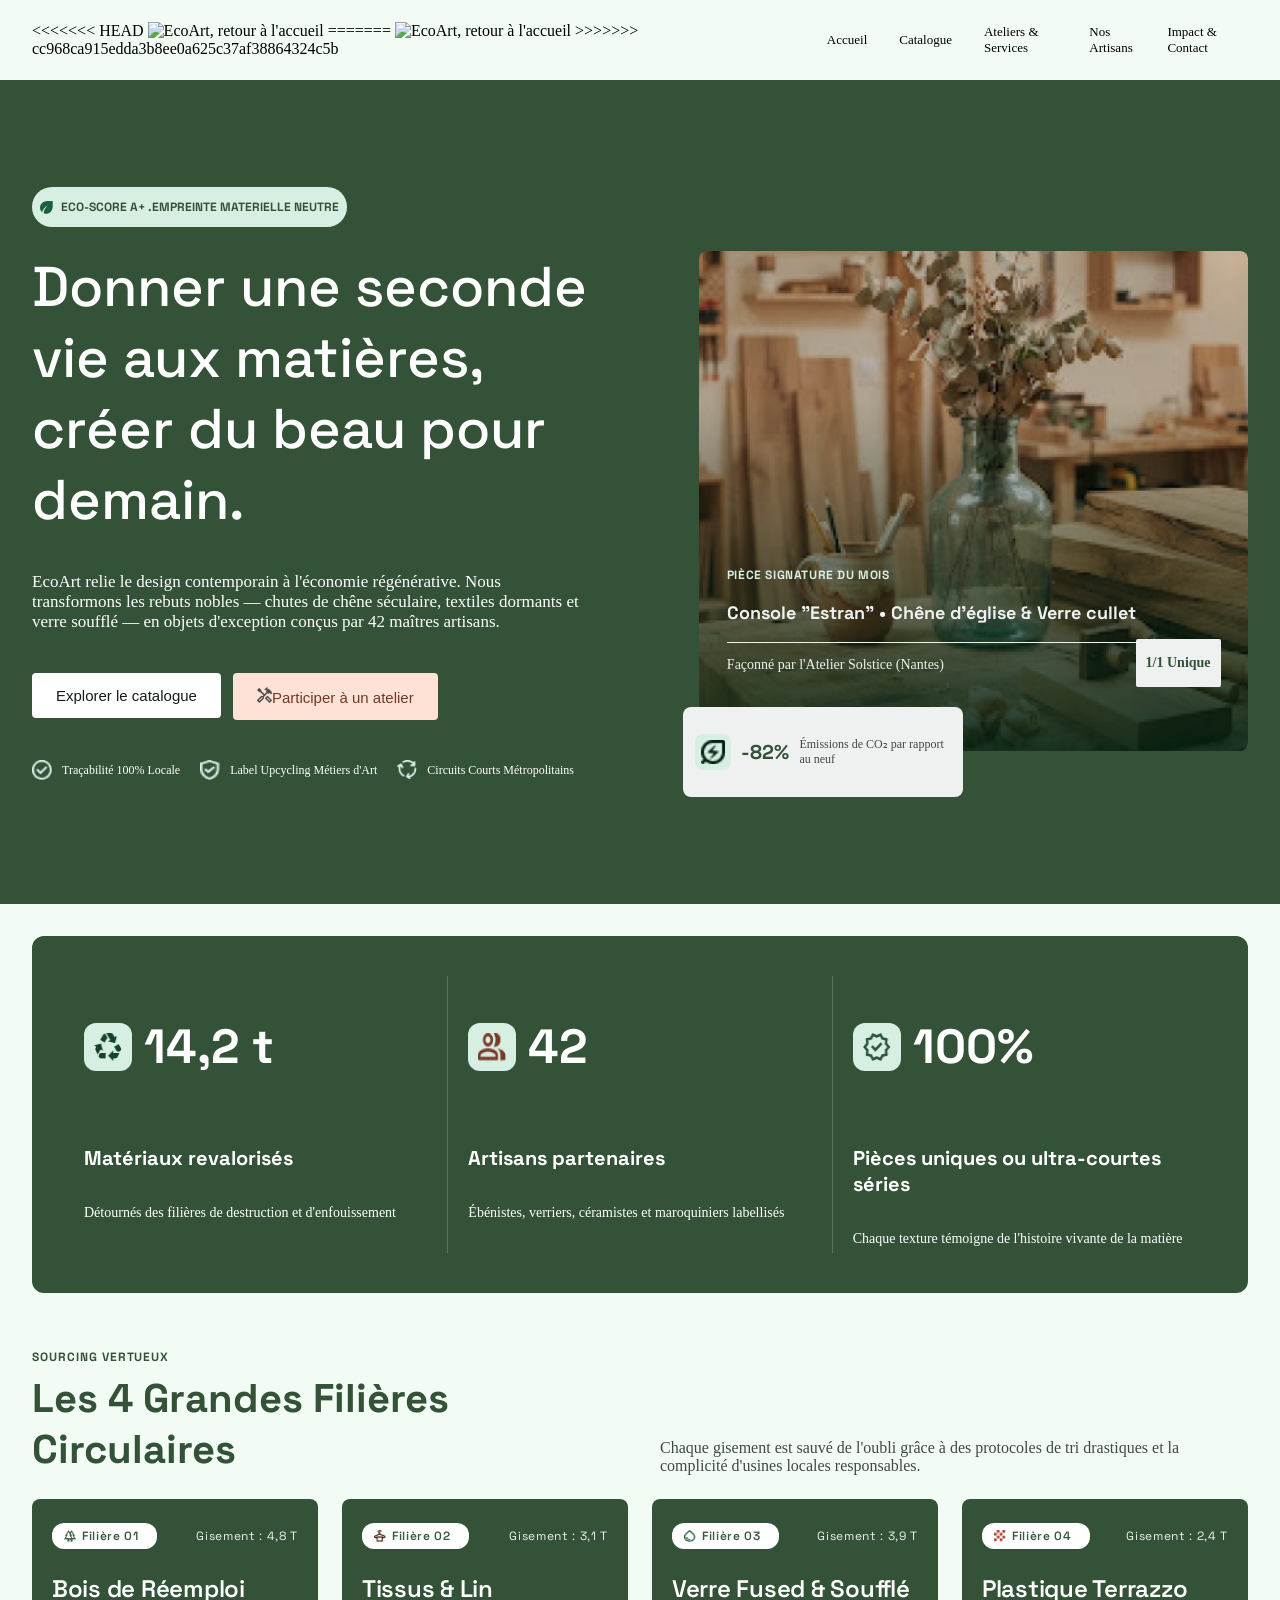
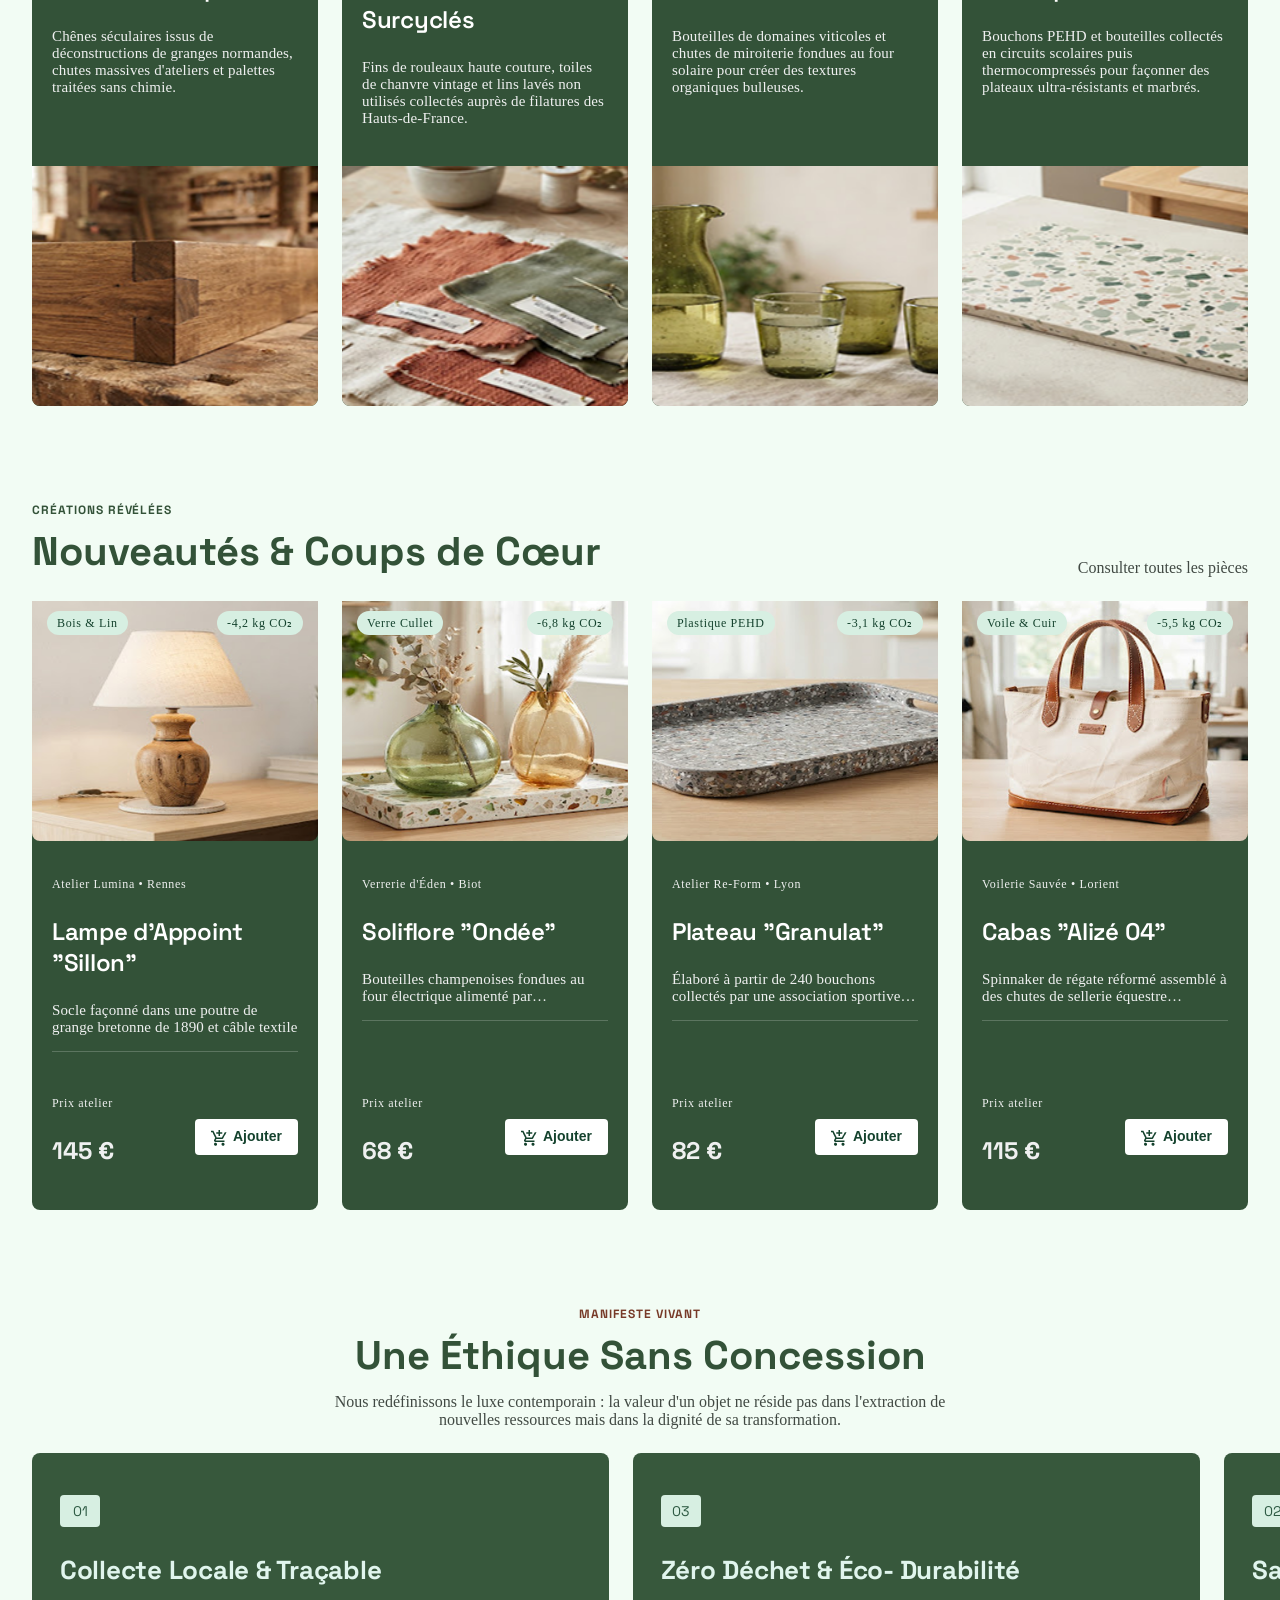
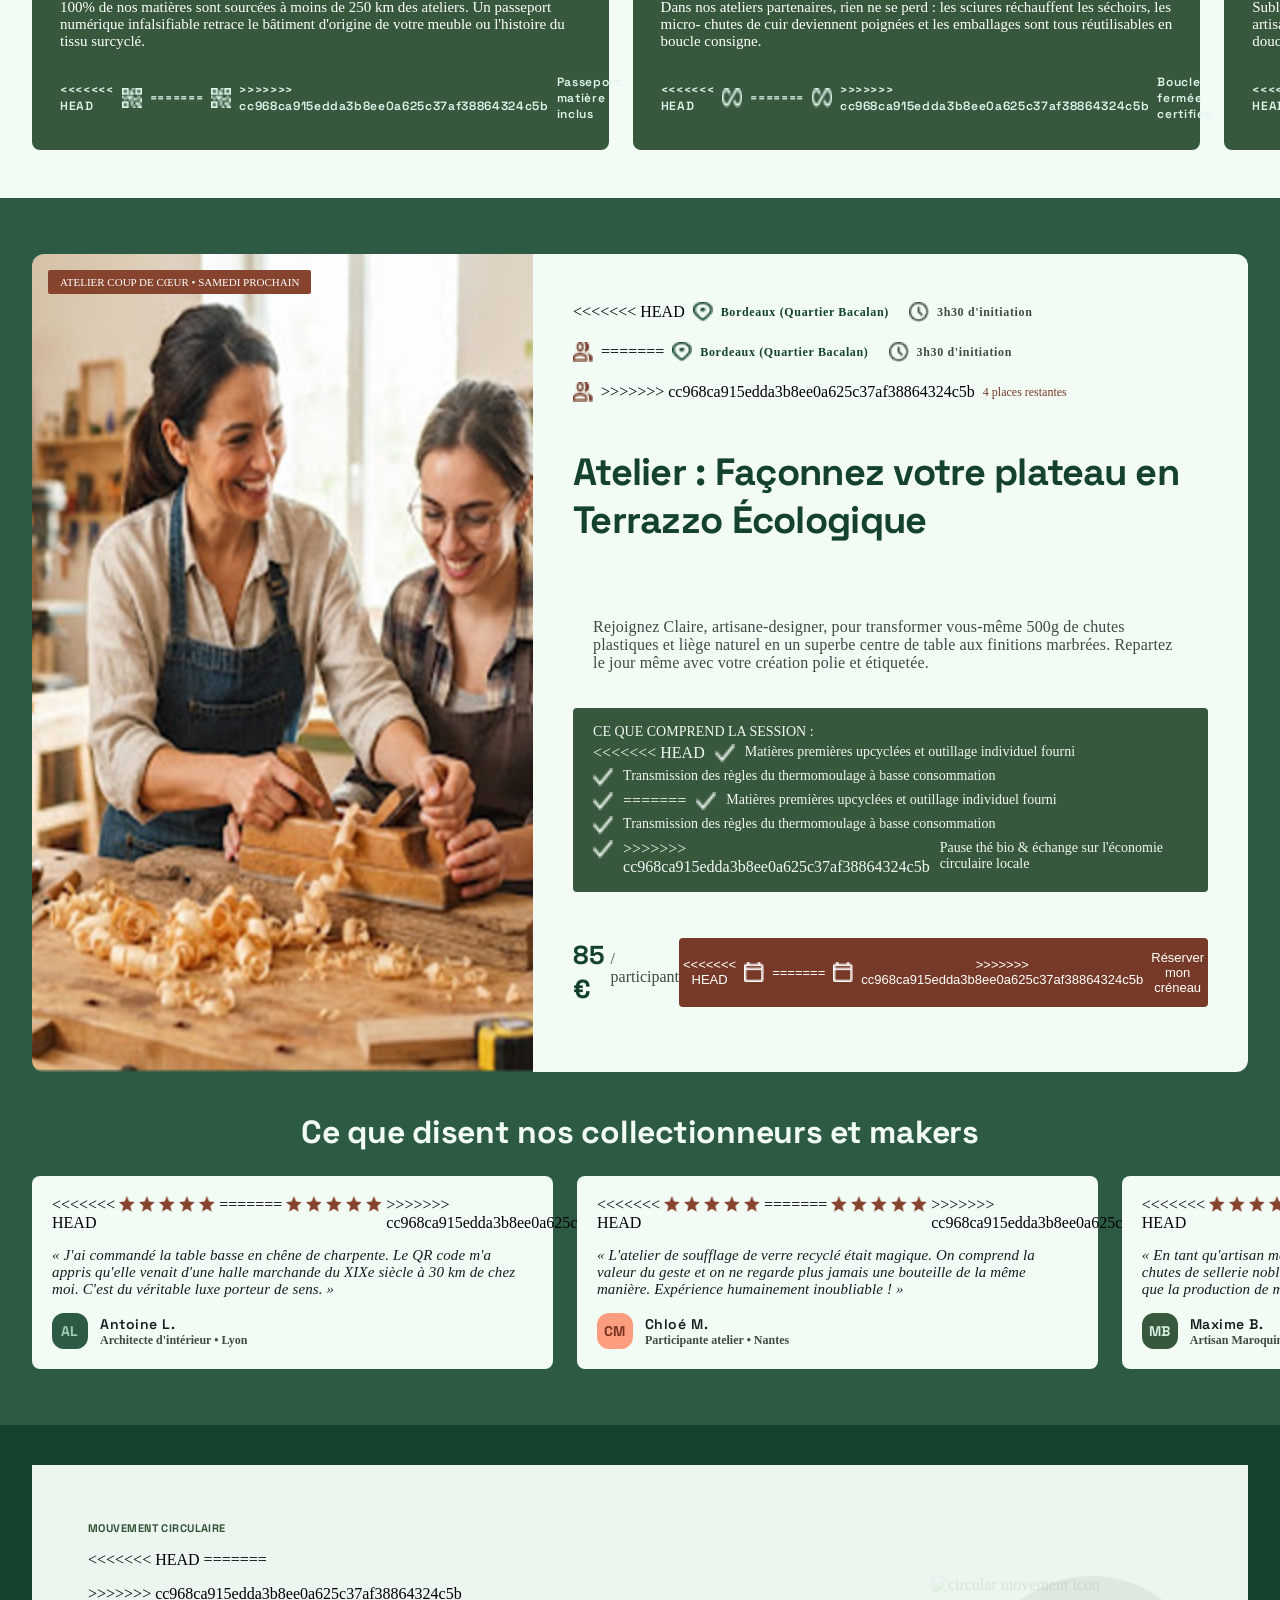
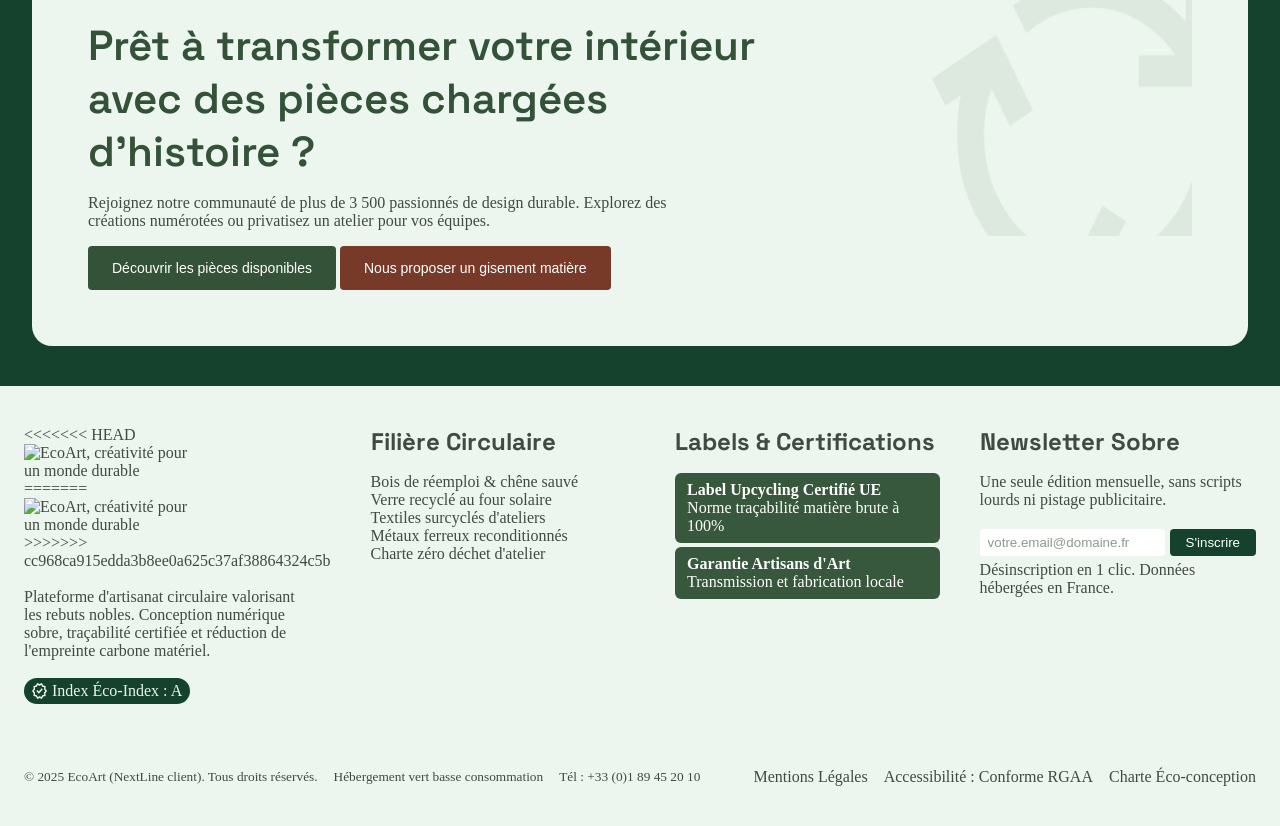
==== index.html @ 0f4c8a7c "Fix: img naming and adding alts" ====
<!DOCTYPE html>
<html lang="fr">
<head>
    <meta charset="UTF-8">
    <meta name="viewport" content="width=device-width, initial-scale=1.0">
    <title>EcoArt</title>
    <link rel="stylesheet" href="css/variables.css">
    <link rel="stylesheet" href="css/styles.css">
    <link rel="stylesheet" href="css/responsive.css">
    <link rel="preconnect" href="https://fonts.googleapis.com">
<link rel="preconnect" href="https://fonts.gstatic.com" crossorigin>
<link href="https://fonts.googleapis.com/css2?family=Space+Grotesk:wght@300..700&display=swap" rel="stylesheet">
<link rel="preconnect" href="https://fonts.googleapis.com">
<link rel="preconnect" href="https://fonts.gstatic.com" crossorigin>
<link href="https://fonts.googleapis.com/css2?family=Atkinson+Hyperlegible+Next:ital,wght@0,200..800;1,200..800&family=Space+Grotesk:wght@300..700&display=swap" rel="stylesheet">
</head>
<body>
    <header class="header">
        <nav class="nav" >
            <a href="index.html" class="logo">
<<<<<<< HEAD
                <img src="./assets/images/LogoEcoArt.png" alt="EcoArt, retour à l'accueil">
=======
                <img src="./assets/images/Logo EcoArt.png" alt="EcoArt, retour à l'accueil">
>>>>>>> cc968ca915edda3b8ee0a625c37af38864324c5b
            </a>

            <input type="checkbox" id="toggle" class="toggle" >
            <label for="toggle" class="burger" >
                <span class="bar"></span>
                <span class="bar"></span>
                <span class="bar"></span>
            </label>

            <ul class="items">
                <li><a class="item" href="index.html">Accueil</a></li>
                <li><a class="item" href="produits.html">Catalogue</a></li>
                <li><a class="item" href="services.html">Ateliers &amp; Services</a></li>
                <li><a class="item" href="artisans.html">Nos Artisans</a></li>
                <li><a class="item" href="contact.html">Impact &amp; Contact</a></li>
            </ul>
        </nav>
        <section class="header-section">
        <div class="div-eco"><img src="./assets/icons/war9a.png"><p>ECO-SCORE A+ .EMPREINTE MATERIELLE NEUTRE</p></div>
        <h1>Donner une seconde vie aux matières, créer du beau pour demain.</h1>
        <div class="header-img">
            <div class="header-conteneur">
                <img class="img-header" src="./assets/images/headerimg.png" alt="">
                <div class="div-h23"> 
                    <h2 class="h2-head">PIÈCE SIGNATURE DU MOIS</h2>
                    <h3 class="h3-head">Console "Estran" • Chêne d'église & Verre
                    cullet</h3>
                    <hr id="line-span">
                    <p>Façonné par l'Atelier Solstice (Nantes)</p>
                    <div class="unique">
                        <p>1/1 Unique</p>
                    </div>
                </div>
    
            </div>
            <div class="div-card-head">
                <img class="icon-fleur" alt="icon" src="./assets/icons/war9akhawya.png">
                <p class="phead">-82%</p>
                <p id="p-head">Émissions de CO₂ par
                rapport au neuf</p>
            </div>
        </div>
        <div >
            <p class="para-head">EcoArt relie le design contemporain à l'économie régénérative. Nous transformons les rebuts nobles — chutes de chêne séculaire, textiles dormants et verre soufflé — en objets d'exception conçus par 42 maîtres artisans.</p>
            
        </div>
        <section class="container-button">
            <div class="button-head">
            <button class="explorer" type="button" onclick="location.href='produits.html'">Explorer le catalogue</button>
            </div>
            <div class="button-head">
                <button class="participer" type="button" onclick="location.href='services.html'"><img src="./assets/icons/cle.png" alt="">Participer à un atelier</button>
            </div>
        </section>
        <div class="paragraphs-head">
            <div>
                <img src="./assets/icons/verified.png" alt="icon"><p>Traçabilité 100% Locale</p>
            </div>
            <div>
                <img src="./assets/icons/verifie.png" alt="icon"><p>Label Upcycling Métiers d'Art</p>
            </div>
            <div>
                <img src="./assets/icons/recicle.png" alt="icon"><p>Circuits Courts Métropolitains</p>
            </div>
        </div>
    </section>
    <section class="card-info-section">
        <div class="card-info">
            <div>
                <img src="./assets/icons/reciclage.png" alt="icon">
                <p class="number">14,2 t</p>
            </div>
            
            <p class="text1">Matériaux revalorisés</p>
            <p class="text2">Détournés des filières de destruction et d'enfouissement</p>
        </div>
        <hr class="separation">
        <div class="card-info">
            <div>
                <img src="./assets/icons/contact.png" alt="icon">
                <p class="number">42</p>
            </div>
            <p  class="text1">Artisans partenaires</p>
            <p class="text2">Ébénistes, verriers, céramistes et maroquiniers labellisés</p>
        </div>
        <hr class="separation">
        <div class="card-info">
            <div>
                <img src="./assets/icons/check.png" alt="icon">
                <p class="number">100%</p>
            </div>
            <p  class="text1">Pièces uniques ou ultra-courtes séries</p>
            <p class="text2">Chaque texture témoigne de l'histoire vivante de la matière</p>
        </div>
    </section>
    </header>
    <article>
        <div class="article-head">
            <h3 class="article-h">SOURCING VERTUEUX</h3>
            <h2 class="article-titre">Les 4 Grandes Filières Circulaires</h2>
            <p class="article-p">Chaque gisement est sauvé de l'oubli grâce à des protocoles de tri drastiques et la complicité d'usines locales responsables.</p>
        </div>
        <div class="cards-container">
            <div class="card1">
                <div class="card1-texte">
                    <div id="card1-texte-head">
                        <div class="card1-texte-head">
                            <img class="icon-card" src="./assets/icons/rajaaicon1.png" alt="icon">
                            <p class="filiere">Filière 01</p>
                        </div>
                        <p class="gisement">Gisement : 4,8 T</p>
                    </div>
                    <h3 class="h3-texte-card">Bois de Réemploi</h3>
                    <p class="para-card">Chênes séculaires issus de
                    déconstructions de granges
                    normandes, chutes massives d'ateliers
                    et palettes traitées sans chimie.</p>
                </div>
                <img class="card-image" src="./assets/images/rajaa1.png" alt="">
            </div>
            <div class="card1">
                <div class="card1-texte">
                    <div id="card1-texte-head">
                        <div class="card1-texte-head">
                            <img class="icon-card" src="./assets/icons/rajaaicon2.png" alt="icon">
                            <p class="filiere">Filière 02</p>
                        </div>
                        <p class="gisement">Gisement : 3,1 T</p>
                    </div>
                    <h3 class="h3-texte-card">Tissus & Lin
Surcyclés</h3>
                    <p class="para-card">Fins de rouleaux haute couture, toiles
de chanvre vintage et lins lavés non
utilisés collectés auprès de filatures
des Hauts-de-France.</p>
                </div>
                <img class="card-image" src="./assets/images/rajaa2.png" alt="">
            </div>
            <div class="card1">
                <div class="card1-texte">
                    <div id="card1-texte-head">
                        <div class="card1-texte-head">
                            <img class="icon-card" src="./assets/icons/rajaaicon3.png" alt="icon">
                            <p class="filiere">Filière 03</p>
                        </div>
                        <p class="gisement">Gisement : 3,9 T</p>
                    </div>
                    <h3 class="h3-texte-card">Verre Fused & Soufflé</h3>
                    <p class="para-card">Bouteilles de domaines viticoles et
chutes de miroiterie fondues au four
solaire pour créer des textures
organiques bulleuses.</p>
                </div>
                <img class="card-image" src="./assets/images/rajaa3.png" alt="">
            </div>
            <div class="card1">
                <div class="card1-texte">
                    <div id="card1-texte-head">
                        <div class="card1-texte-head">
                            <img class="icon-card" src="./assets/icons/rajaaicon4.png" alt="icon">
                            <p class="filiere">Filière 04</p>
                        </div>
                        <p class="gisement">Gisement : 2,4 T</p>
                    </div>
                    <h3 class="h3-texte-card">Plastique Terrazzo</h3>
                    <p class="para-card">Bouchons PEHD et bouteilles
collectés en circuits scolaires puis
thermocompressés pour façonner des
plateaux ultra-résistants et marbrés.</p>
                </div>
                <img class="card-image" src="./assets/images/rajaa4.png" alt="">
            </div>
        </div>
    </article>

    <article>
        <div class="article-head">
            <h3 class="article-h">CRÉATIONS RÉVÉLÉES</h3>
            <h2 class="article-titre">Nouveautés &
 Coups de Cœur</h2>
            <p class="article-p"><a href="produits.html">Consulter toutes les pièces</a></p>
        </div>
        <div class="cards-container">
            <div class="card1">
                <div>
                    <div class="bois-container">
                        <div class="bois  bois1">
                        <p>Bois & Lin</p>
                        </div>
                        <div class="bois bois2">
                            <p>-4,2 kg CO₂</p>
                        </div>
                    </div>
                    <img class="card-image second-cards" src="./assets/images/rajaa5.png" alt="">
                </div>
                <div class="card1-texte">
                    <p class="second-cards-text">Atelier Lumina • Rennes</p>
                    <h3 class="h3-texte-card">Lampe d'Appoint "Sillon"</h3>
                    <p class="para-card">Socle façonné dans une poutre de
grange bretonne de 1890 et câble textile</p>
                        <hr class="price-line-card">
                </div>
                <div class="price-card">
                    <div class="price-somme">
                        <p class="price-prix">Prix atelier</p>
                        <p class="taman">145 €</p>
                    </div>
                    <button class="button-price-card" onclick="location.href='produits.html'">
                        <img alt="icon" src="./assets/icons/second1.png">Ajouter
                    </button>
                </div>
            </div>
            <div class="card1">
                <div>
                    <div class="bois-container">
                        <div class="bois  bois1">
                        <p>Verre Cullet</p>
                        </div>
                        <div class="bois bois2">
                            <p>-6,8 kg CO₂</p>
                        </div>
                    </div>
                    <img class="card-image second-cards" src="./assets/images/rajaa6.png" alt="">
                </div>
                <div class="card1-texte">
                    <p class="second-cards-text">Verrerie d'Éden • Biot</p>
                    <h3 class="h3-texte-card">Soliflore "Ondée"</h3>
                    <p class="para-card">Bouteilles champenoises fondues au
four électrique alimenté par…</p>
                        <hr class="price-line-card">
                </div>
                <div class="price-card">
                    <div class="price-somme">
                        <p class="price-prix">Prix atelier</p>
                        <p class="taman">68 €</p>
                    </div>
                    <button class="button-price-card" onclick="location.href='produits.html'">
                        <img alt="icon" src="./assets/icons/second1.png">Ajouter
                    </button>
                </div>
            </div>
            <div class="card1">
                <div>
                    <div class="bois-container">
                        <div class="bois  bois1">
                        <p>Plastique PEHD</p>
                        </div>
                        <div class="bois bois2">
                            <p>-3,1 kg CO₂</p>
                        </div>
                    </div>
                    <img class="card-image second-cards" src="./assets/images/rajaa7.png" alt="">
                </div>
                <div class="card1-texte">
                    <p class="second-cards-text">Atelier Re-Form • Lyon</p>
                    <h3 class="h3-texte-card">Plateau "Granulat"</h3>
                    <p class="para-card">Élaboré à partir de 240 bouchons
collectés par une association sportive…</p>
                        <hr class="price-line-card">
                </div>
                <div class="price-card">
                    <div class="price-somme">
                        <p class="price-prix">Prix atelier</p>
                        <p class="taman">82 €</p>
                    </div>
                    <button class="button-price-card" onclick="location.href='produits.html'">
                        <img alt="icon" src="./assets/icons/second1.png">Ajouter
                    </button>
                </div>
            </div>
            <div class="card1">
                <div>
                    <div class="bois-container">
                        <div class="bois  bois1">
                        <p>Voile & Cuir</p>
                        </div>
                        <div class="bois bois2">
                            <p>-5,5 kg CO₂</p>
                        </div>
                    </div>
                    <img class="card-image second-cards" src="./assets/images/sac.png" alt="">
                </div>
                <div class="card1-texte">
                    <p class="second-cards-text">Voilerie Sauvée • Lorient</p>
                    <h3 class="h3-texte-card">Cabas "Alizé 04"</h3>
                    <p class="para-card">Spinnaker de régate réformé assemblé à
des chutes de sellerie équestre…</p>
                        <hr class="price-line-card">
                </div>
                <div class="price-card">
                    <div class="price-somme">
                        <p class="price-prix">Prix atelier</p>
                        <p class="taman">115 €</p>
                    </div>
                    <button class="button-price-card" onclick="location.href='produits.html'">
                        <img alt="icon" src="./assets/icons/second1.png">Ajouter
                    </button>
                </div>
            </div>
        </div>
    </article>
    <section>
        <div class="article-head">
            <h3 class="article-h">MANIFESTE VIVANT</h3>
            <h2 class="article-titre">Une Éthique 
Sans Concession</h2>
            <p class="article-p">Nous redéfinissons le luxe contemporain :
 la valeur d'un objet ne réside pas dans l'extraction
de nouvelles ressources mais dans la
dignité de sa transformation.</p>
        </div>
        <article class="article-cards-second">
            <div class="card-second">
                <div class="text-card-second">
                    <div class="second-nombre-cont">
                        <p class="second-card-nombre">01</p>
                    </div>
                    <p class="second-card-title">Collecte Locale & Traçable</p>
                    <p class="second-card-paragra">100% de nos matières sont sourcées à moins
de 250 km des ateliers. Un passeport
numérique infalsifiable retrace le bâtiment
d'origine de votre meuble ou l'histoire du tissu surcyclé.</p>
                </div>
                <div class="foot-card-second">
<<<<<<< HEAD
                    <img src="./assets/icons/passport.png" alt="Qr code icon">
=======
                    <img src="./assets/icons/passport.png" alt="icon">
>>>>>>> cc968ca915edda3b8ee0a625c37af38864324c5b
                    <p>Passeport matière inclus</p>
                </div>
            </div>
            <div class="card-second">
                <div class="text-card-second">
                    <div class="second-nombre-cont">
                        <p class="second-card-nombre">03</p>
                    </div>
                    <p class="second-card-title">Zéro Déchet & Éco-
Durabilité</p>
                    <p class="second-card-paragra">Dans nos ateliers partenaires, rien ne se perd :
les sciures réchauffent les séchoirs, les micro-
chutes de cuir deviennent poignées et les
emballages sont tous réutilisables en boucle
consigne.</p>
                </div>
                <div class="foot-card-second">
<<<<<<< HEAD
                    <img src="./assets/icons/infini.png" alt="infinite loop icon">
=======
                    <img src="./assets/icons/infini.png" alt="icon">
>>>>>>> cc968ca915edda3b8ee0a625c37af38864324c5b
                    <p>Boucle fermée certifiée</p>
                </div>
            </div>
            <div class="card-second">
                <div class="text-card-second">
                    <div class="second-nombre-cont">
                        <p class="second-card-nombre">02</p>
                    </div>
                    <p class="second-card-title">Savoir-Faire d'Exception</p>
                    <p class="second-card-paragra">Sublimer la patine du temps exige une
virtuosité technique supérieure au neuf. Nos
artisans conjuguent gestes ancestraux des
Compagnons et technologies de découpe
douce.</p>
                </div>
                <div class="foot-card-second">
<<<<<<< HEAD
                    <img src="./assets/icons/njma.png" alt="members of arts and crafts icon">
=======
                    <img src="./assets/icons/njma.png" alt="icon">
>>>>>>> cc968ca915edda3b8ee0a625c37af38864324c5b
                    <p>Membres Métiers d'Art</p>
                </div>
            </div>
        </article>
    </section>
    <section class="atelier-cont">
        <div class="img-atelier">
            <img class="atelier-image-img" src="./assets/images/rajaa9.png" alt="">
            <p class="img-para-atelier">ATELIER COUP DE CŒUR • SAMEDI PROCHAIN</p>
        </div>
        <div class="text-atelier-div">
            <div class="text-atelier1">
                <div class="p1-at-div">
<<<<<<< HEAD
                    <img src="./assets/icons/place.png" alt="location icon">
                    <p class="p1-at">Bordeaux (Quartier Bacalan)</p>
                </div>
                <div class="p1-at-div">
                    <img src="./assets/icons/time.png" alt="clock icon">
                    <p class="p2-at">3h30 d'initiation</p>
                </div>
                <div class="p1-at-div">
                    <img src="./assets/icons/person.png" alt="person icon">
=======
                    <img src="./assets/icons/place.png" alt="icon">
                    <p class="p1-at">Bordeaux (Quartier Bacalan)</p>
                </div>
                <div class="p1-at-div">
                    <img src="./assets/icons/time.png" alt="icon">
                    <p class="p2-at">3h30 d'initiation</p>
                </div>
                <div class="p1-at-div">
                    <img src="./assets/icons/person.png" alt="icon">
>>>>>>> cc968ca915edda3b8ee0a625c37af38864324c5b
                    <p class="p3-at">4 places restantes</p>
                </div>
            </div>
            <div class="text-atelier2">
                <p>Atelier : Façonnez votre 
plateau en Terrazzo 
Écologique</p>
            </div>
            <div class="text-atelier3">
                <p>Rejoignez Claire, artisane-designer, pour transformer vous-même 500g de
chutes plastiques et liège naturel en un superbe centre de table aux
finitions marbrées. Repartez le jour même avec votre création polie et
étiquetée.</p>
            </div>
            <div class="text-atelier4">
                <p>CE QUE COMPREND LA SESSION :</p>
                <div>
<<<<<<< HEAD
                    <img src="./assets/icons/Container.png" alt="check icon">
                    <p>Matières premières upcyclées et outillage individuel fourni</p>
                </div>
                <div>
                    <img src="./assets/icons/Container.png" alt="check icon">
                    <p>Transmission des règles du thermomoulage à basse consommation</p>
                </div>
                <div>
                    <img src="./assets/icons/Container.png" alt="check icon">
=======
                    <img src="./assets/icons/Container.png" alt="">
                    <p>Matières premières upcyclées et outillage individuel fourni</p>
                </div>
                <div>
                    <img src="./assets/icons/Container.png" alt="">
                    <p>Transmission des règles du thermomoulage à basse consommation</p>
                </div>
                <div>
                    <img src="./assets/icons/Container.png" alt="">
>>>>>>> cc968ca915edda3b8ee0a625c37af38864324c5b
                    <p>Pause thé bio & échange sur l'économie circulaire locale</p>
                </div>
            </div>
            <div class="text-atelier5">
                <div class="at5-division">
                    <p class="at5-division-p">85 €</p>
                    <p class="at5-division-p2">/ participant</p>
                </div>
                <button type="button" onclick="location.href='services.html'">
<<<<<<< HEAD
                    <img src="./assets/icons/reserv.png" alt="reservation icon">
=======
                    <img src="./assets/icons/reserv.png" alt="icon">
>>>>>>> cc968ca915edda3b8ee0a625c37af38864324c5b
                    <p>Réserver mon créneau</p>
                </button>
            </div>
        </div>
    </section>
    <section id="makers">
        <p class="makers">
            Ce que disent nos
collectionneurs et makers
        </p>
        <div class="cards-makers">
            <div class="card-make">
                <div class="etoile-div">
<<<<<<< HEAD
                    <img src="./assets/icons/najm.png" alt="star icon">
                    <img src="./assets/icons/najm.png" alt="star icon">
                    <img src="./assets/icons/najm.png" alt="star icon">
                    <img src="./assets/icons/najm.png" alt="star icon">
                    <img src="./assets/icons/najm.png" alt="star icon">
=======
                    <img src="./assets/icons/najm.png" alt="icon">
                    <img src="./assets/icons/najm.png" alt="icon">
                    <img src="./assets/icons/najm.png" alt="icon">
                    <img src="./assets/icons/najm.png" alt="icon">
                    <img src="./assets/icons/najm.png" alt="icon">
>>>>>>> cc968ca915edda3b8ee0a625c37af38864324c5b
                </div>
                <p class="etoile-para">
                    « J'ai commandé la table basse en chêne de
charpente. Le QR code m'a appris qu'elle venait d'une
halle marchande du XIXe siècle à 30 km de chez moi.
C'est du véritable luxe porteur de sens. »
                </p>
                <div class="etoile-foot">
                    <p class="al">AL</p>
                    <div class="antoine">
                        <p class="ant-p1">Antoine L.</p>
                        <p class="ant-p2">Architecte d'intérieur • Lyon</p>
                    </div>
                </div>
            </div>
            <div class="card-make">
                <div class="etoile-div">
<<<<<<< HEAD
                    <img src="./assets/icons/najm.png" alt="star icon">
                    <img src="./assets/icons/najm.png" alt="star icon">
                    <img src="./assets/icons/najm.png" alt="star icon">
                    <img src="./assets/icons/najm.png" alt="star icon">
                    <img src="./assets/icons/najm.png" alt="star icon">
=======
                    <img src="./assets/icons/najm.png" alt="icon">
                    <img src="./assets/icons/najm.png" alt="icon">
                    <img src="./assets/icons/najm.png" alt="icon">
                    <img src="./assets/icons/najm.png" alt="icon">
                    <img src="./assets/icons/najm.png" alt="icon">
>>>>>>> cc968ca915edda3b8ee0a625c37af38864324c5b
                </div>
                <p class="etoile-para">
                    « L'atelier de soufflage de verre recyclé
était magique.
On comprend la valeur du geste et on
ne regarde plus
jamais une bouteille de la même
manière. Expérience
humainement inoubliable ! »
                </p>
                <div class="etoile-foot">
                    <p class="al al2">CM</p>
                    <div class="antoine">
                        <p class="ant-p1">Chloé M.</p>
                        <p class="ant-p2">Participante atelier • Nantes</p>
                    </div>
                </div>
            </div>
            <div class="card-make">
                <div class="etoile-div">
<<<<<<< HEAD
                    <img src="./assets/icons/najm.png" alt="star icon">
                    <img src="./assets/icons/najm.png" alt="star icon">
                    <img src="./assets/icons/najm.png" alt="star icon">
                    <img src="./assets/icons/najm.png" alt="star icon">
                    <img src="./assets/icons/najm.png" alt="star icon">
=======
                    <img src="./assets/icons/najm.png" alt="icon">
                    <img src="./assets/icons/najm.png" alt="icon">
                    <img src="./assets/icons/najm.png" alt="icon">
                    <img src="./assets/icons/najm.png" alt="icon">
                    <img src="./assets/icons/najm.png" alt="icon">
>>>>>>> cc968ca915edda3b8ee0a625c37af38864324c5b
                </div>
                <p class="etoile-para">
                    « En tant qu'artisan maroquinier,
EcoArt m'a permis
d'écouler toutes mes chutes de sellerie
noble auprès
d'un public qui apprécie l'authenticité
plutôt que la
production de masse. »
                </p>
                <div class="etoile-foot">
                    <p class="al al3">MB</p>
                    <div class="antoine">
                        <p class="ant-p1">Maxime B.</p>
                        <p class="ant-p2">Artisan Maroquinier certifié</p>
                    </div>
                </div>
            </div>
        </div>
    </section>

    <section class="cta">
<<<<<<< HEAD
        <img class="cta-deco" src="./assets/icons/Icon(14).png" alt="circular movement icon">
=======
        <img class="cta-deco" src="./assets/icons/Icon (14).png" alt="">
>>>>>>> cc968ca915edda3b8ee0a625c37af38864324c5b
        <h2 class="cta-titre">Prêt à transformer votre intérieur avec des pièces chargées d'histoire ?</h2>
        <p class="cta-para">Rejoignez notre communauté de plus de 3 500 passionnés de design durable. Explorez des créations numérotées ou privatisez un atelier pour vos équipes.</p>
        <p class="cta-label">MOUVEMENT CIRCULAIRE</p>
        <div class="buttons-cont">
            <button class="cta-btn1" type="button" onclick="location.href='produits.html'">Découvrir les pièces disponibles</button>
        <button class="cta-btn2" type="button" onclick="location.href='contact.html'">Nous proposer un gisement matière</button>
        </div>
    </section>
    <footer>
        <div class="container">
            <div class="brand">
                <a href="index.html" class="footer-logo">
<<<<<<< HEAD
                    <img src="assets/images/LogoEcoArt.png" alt="EcoArt, créativité pour un monde durable">
=======
                    <img src="assets/images/Logo EcoArt.png" alt="EcoArt, créativité pour un monde durable">
>>>>>>> cc968ca915edda3b8ee0a625c37af38864324c5b
                </a>
                <div class="index-eco">
                    <p>Plateforme d'artisanat circulaire valorisant
                        les rebuts nobles. Conception numérique
                        sobre, traçabilité certifiée et réduction de
                        l'empreinte carbone matériel.</p>
                    <div class="tag">
                        <svg width="14" height="14" viewBox="0 0 14 14" fill="none" xmlns="http://www.w3.org/2000/svg">
                            <path
                                d="M4.56252 14L3.42189 11.8667L1.2607 11.3333L1.47081 8.86667L0 7L1.47081 5.13333L1.2607 2.66667L3.42189 2.13333L4.56252 0L6.60365 0.966667L8.64478 0L9.78541 2.13333L11.9466 2.66667L11.7365 5.13333L13.2073 7L11.7365 8.86667L11.9466 11.3333L9.78541 11.8667L8.64478 14L6.60365 13.0333L4.56252 14ZM5.0728 12.3L6.60365 11.5667L8.16451 12.3L9.00498 10.7L10.6559 10.2667L10.5058 8.4L11.6164 7L10.5058 5.56667L10.6559 3.7L9.00498 3.3L8.13449 1.7L6.60365 2.43333L5.04279 1.7L4.20232 3.3L2.55141 3.7L2.70149 5.56667L1.59088 7L2.70149 8.4L2.55141 10.3L4.20232 10.7L5.0728 12.3ZM5.9733 9.36667L9.36517 5.6L8.52471 4.63333L5.9733 7.46667L4.68259 6.06667L3.84212 7L5.9733 9.36667Z"
                                fill="#ECF6EE" />
                        </svg>
                        <span class="text">Index Éco-Index : A</span>
                    </div>
                </div>
            </div>
            <div class="filiere-circulaire">
                <h2>Filière Circulaire</h2>
                <ul>
                    <li><a  href="produits.html">Bois de réemploi &amp; chêne sauvé</a></li>
                    <li><a  href="produits.html">Verre recyclé au four solaire</a></li>
                    <li><a  href="produits.html">Textiles surcyclés d'ateliers</a></li>
                    <li><a  href="produits.html">Métaux ferreux reconditionnés</a></li>
                    <li><a  href="contact.html">Charte zéro déchet d'atelier</a></li>
                </ul>
            </div>
            <div class="labels-certifications">
                <h2>Labels &amp; Certifications</h2>
                <ul class="labels">
                    <li class="label-card">
                        <a class="byad" href="contact.html">
                            <strong>Label Upcycling Certifié UE</strong>
                            <span>Norme traçabilité matière brute à 100%</span>
                        </a>
                    </li>
                    <li class="label-card">
                        <a class="byad" href="artisans.html">
                            <strong>Garantie Artisans d'Art</strong>
                            <span>Transmission et fabrication locale</span>
                        </a>
                    </li>
                </ul>
            </div>
            <div class="newsletter">
                <h2>Newsletter Sobre</h2>
                <p>Une seule édition mensuelle, sans scripts
                    lourds ni pistage publicitaire.</p>
                <form action="#">
                    <input type="email" id="email" name="email" placeholder="votre.email@domaine.fr"
                        aria-label="Votre adresse e-mail" required>
                    <button type="submit" class="btn">S'inscrire</button>
                </form>
                <p class="newsletter-note">Désinscription en 1 clic. Données hébergées
                    en France.</p>
            </div>
            <div class="credits">
                <div class="credits-info">
                    <small>© 2025 EcoArt (NextLine client). Tous droits réservés.</small>
                    <small class="A">Hébergement vert basse consommation</small>
                    <small class="A"><a href="tel:+33189452010">Tél : +33 (0)1 89 45 20 10</a></small>
                </div>
                <ul class="credits-links">
                    <li><a  href="#">Mentions Légales</a></li>
                    <li><a href="#">Accessibilité : Conforme RGAA</a></li>
                    <li><a  href="#">Charte Éco-conception</a></li>
                </ul>
            </div>
        </div>
    </footer>
</body>
</html>
---- css/variables.css ----
:root {
  /* --- Nuances de Vert (Marque, Cartes, Badges) --- */
  --raw-green-950: #002111;
  --raw-green-900: #14422D; /* Vert principal de la marque */
  --raw-green-850: #1D5D40;
  --raw-green-800: #235B3E;
  --raw-green-780: #2B553F;
  --raw-green-750: #30553F;
  --raw-green-720: #335238; /* Vert foncé des ateliers & artisans */
  --raw-green-700: #37583C;
  --raw-green-650: #2D5A43;
  --raw-green-600: #044329;
  --raw-green-550: #3A674F;
  --raw-green-300: #9FCFB2;
  --raw-green-250: #A1D1B4;
  --raw-green-200: #B5F0CA; /* Accent vert pastel */

  /* --- Terres Cuites, Bruns & Rouges (Boutons CTA & Alertes) --- */
  --raw-terracotta-950: #3A0A00;
  --raw-terracotta-900: #492518;
  --raw-terracotta-800: #733826;
  --raw-terracotta-780: #77331D;
  --raw-terracotta-750: #773928;
  --raw-terracotta-720: #773A28;
  --raw-terracotta-700: #7A3C29;
  --raw-terracotta-600: #86432D; /* Boutons CTA principaux */
  --raw-terracotta-500: #944931;
  --raw-terracotta-400: #972502;
  --raw-terracotta-200: #FD9D80;
  --raw-terracotta-150: #FFDBD0;
  --raw-terracotta-100: #FFE2D6; /* Fond beige/pêche très doux */
  --raw-red-alert:      #BA1A1A; /* Rouge d'erreur / validation formulaire */

  /* --- Gris, Neutres & Typographie --- */
  --raw-neutral-900: #151D19; /* Titres et texte foncé */
  --raw-neutral-800: #414943; /* Texte courant */
  --raw-neutral-700: #4F4F4F;
  --raw-neutral-600: #717973; /* Texte secondaire / labels */
  --raw-neutral-500: #767676; /* Bordures d'input / séparateurs */
  --raw-neutral-400: #9CA3AF; /* Bordures claires */

  /* --- Fonds Clairs & Teintes Crème / Sauge --- */
  --raw-surface-white:   #FFFFFF;
  --raw-surface-sand:    #EFF0F0;
  --raw-surface-cream-1: #EEF1F1;
  --raw-surface-cream-2: #F8EFEC;
  --raw-surface-cream-3: #F8EFED;
  --raw-surface-cream-4: #F9F1F1;
  --raw-surface-sage-1:  #E0F5ED;
  --raw-surface-sage-2:  #E6F0E8;
  --raw-surface-sage-3:  #E4F6EF;
  --raw-surface-sage-4:  #ECF6EE;
  --raw-surface-sage-5:  #E9F3EB;
  --raw-surface-sage-6:  #EFF5EF;
  --raw-surface-sage-7:  #D7EFE2; /* Fond accent ateliers */
  --raw-surface-sage-8:  #EDF8F2; /* Fond très léger de carte */
  --raw-surface-mint:    #F2FCF4;
  --raw-surface-linen:   #E1EBE3;
  --raw-surface-soft:    #F2F7F3;

  /* --- Couleurs avec Opacité Figma (Transparences) --- */
  --raw-alpha-green-90:   rgba(51, 82, 56, 0.90);     /* #335238 à 90% */
  --raw-alpha-green-20:   rgba(20, 66, 45, 0.20);     /* #14422D à 20% */
  --raw-alpha-border:     rgba(219, 229, 221, 0.90);  /* #DBE5DD à 90% */
  --raw-alpha-surface-95: rgba(242, 252, 244, 0.95);  /* #F2FCF4 à 95% */
  --raw-alpha-surface-90: rgba(242, 252, 244, 0.90);  /* #F2FCF4 à 90% */
  --raw-alpha-sage-50:    rgba(236, 246, 238, 0.50);  /* #ECF6EE à 50% */
  --raw-alpha-border-30:  rgba(192, 201, 193, 0.30);  /* #C0C9C1 à 30% */
  --raw-alpha-white-20:   rgba(255, 255, 255, 0.20);  /* #FFFFFF à 20% */
  --raw-alpha-white-02:   rgba(255, 255, 255, 0.002); /* #FFFFFF à 0.2% */

  /* 2. VARIABLES SÉMANTIQUES */

  /* Arrière-plans globaux & sections */
  --bg-page:           var(--raw-surface-white);
  --bg-section-dark:   var(--raw-green-900);
  --bg-section-accent: var(--raw-green-720);
  --bg-section-light:  var(--raw-surface-sage-4);
  --bg-card:           var(--raw-surface-white);
  --bg-card-muted:     var(--raw-surface-mint);
  --bg-card-soft:      var(--raw-surface-sage-8);

  /* Typographie */
  --text-primary:   var(--raw-neutral-900);
  --text-secondary: var(--raw-neutral-800);
  --text-muted:     var(--raw-neutral-600);
  --text-inverse:   var(--raw-surface-white);
  --text-error:     var(--raw-red-alert);

  /* Boutons Principaux (Terracotta) */
  --btn-primary-bg:    var(--raw-terracotta-600);
  --btn-primary-hover: var(--raw-terracotta-500);
  --btn-primary-text:  var(--raw-surface-white);

  /* Boutons Secondaires (Vert forêt) */
  --btn-secondary-bg:    var(--raw-green-900);
  --btn-secondary-hover: var(--raw-green-720);
  --btn-secondary-text:  var(--raw-surface-white);

  /* Formulaires & Champs de saisie */
  --input-bg:          var(--raw-surface-white);
  --input-border:      var(--raw-neutral-500);
  --input-focus:       var(--raw-green-900);
  --input-error-border:var(--raw-red-alert);

  /* Badges & Tags */
  --badge-green-bg:    var(--raw-surface-sage-7);
  --badge-green-text:  var(--raw-green-900);
  --badge-warm-bg:     var(--raw-terracotta-100);
  --badge-warm-text:   var(--raw-terracotta-950);

  /* Bordures */
  --border-subtle: var(--raw-alpha-border);
  --border-light:  var(--raw-alpha-border-30);
  --border-dark:   var(--raw-green-900);
}




















/*
:root {
  Verts
  --green-950: #002111;
  --green-900: #14422D;
  --green-850: #1D5D40;
  --green-800: #235B3E;
  --green-720: #335238;
  --green-700: #37583C;
  --green-650: #2D5A43;
  --green-550: #3A674F;
  --green-300: #9FCFB2;
  --green-200: #B5F0CA;

  Terracotta
  --terracotta-950: #3A0A00;
  --terracotta-800: #733826;
  --terracotta-600: #86432D;
  --terracotta-500: #944931;
  --terracotta-200: #FD9D80;
  --terracotta-100: #FFE2D6;

  Rouge
  --red-500: #BA1A1A;

  Neutres
  --neutral-900: #151D19;
  --neutral-800: #414943;
  --neutral-600: #717973;
  --neutral-500: #767676;
  --neutral-400: #9CA3AF;

  Surfaces claires
  --white: #FFFFFF;
  --mint-50: #F2FCF4;
  --sage-100: #EDF8F2;
  --sage-150: #ECF6EE;
  --sage-200: #E9F3EB;
  --sage-300: #D7EFE2;
  --linen: #E1EBE3;
  --cream: #F8EFEC;

  --bg-page: var(--mint-50);
  --bg-page-alt: var(--white);
  --bg-section-light: var(--sage-150);
  --bg-section-dark: var(--green-900);
  --bg-section-accent: var(--green-720);
  --bg-section-warm: var(--terracotta-100);

  CARTES
  --card-bg: var(--white);
  --card-bg-soft: var(--sage-100);
  --card-bg-muted: var(--mint-50);
  --card-bg-dark: var(--green-720);
  --card-text-on-dark: var(--white);

  TEXTE
  --text-primary: var(--neutral-900);
  --text-body: var(--neutral-800);
  --text-muted: var(--neutral-600);
  --text-inverse: var(--white);
  --text-brand: var(--green-900);
  --text-accent: var(--terracotta-600);
  --text-error: var(--red-500);

  BOUTONS
  --btn-primary-bg: var(--terracotta-600);
  --btn-primary-bg-hover: var(--terracotta-500);
  --btn-primary-text: var(--white);
  --btn-secondary-bg: var(--green-900);
  --btn-secondary-bg-hover: var(--green-720);
  --btn-secondary-text: var(--white);
  --btn-light-bg: var(--white);
  --btn-light-text: var(--green-900);

  FILTRES / PILLS
  --filter-bg: var(--sage-200);
  --filter-text: var(--text-primary);
  --filter-active-bg: var(--green-900);
  --filter-active-text: var(--white);

  FORMULAIRES
  --input-bg: var(--white);
  --input-text: var(--text-primary);
  --input-placeholder: var(--neutral-600);
  --input-border: var(--neutral-500);
  --input-border-focus: var(--green-900);
  --input-border-error: var(--red-500);
  --input-search-bg: var(--green-720);
  --input-search-text: var(--white);

  BADGES & TAGS
  --badge-green-bg: var(--sage-300);
  --badge-green-text: var(--green-900);
  --badge-warm-bg: var(--terracotta-100);
  --badge-warm-text: var(--terracotta-950);
  --badge-dark-bg: var(--green-900);
  --badge-dark-text: var(--white);

  BORDURES & SEPARATEURS
  --border-subtle: rgba(219, 229, 221, 0.90);
  --border-light: rgba(192, 201, 193, 0.30);
  --border-strong: var(--neutral-400);
  --border-brand: var(--green-900);

  ETATS / FEEDBACK
  --state-success: var(--green-800);
  --state-success-bg: var(--sage-300);
  --state-error: var(--red-500);
  --state-warning-bg: var(--terracotta-100);

  ICONES
  --icon-default: var(--green-900);
  --icon-inverse: var(--white);
  --icon-accent: var(--terracotta-600);

  OVERLAYS / TRANSPARENCES
  --overlay-dark: rgba(51, 82, 56, 0.90);
  --overlay-light: rgba(242, 252, 244, 0.95);
  --overlay-light-soft: rgba(242, 252, 244, 0.90);
  --overlay-white: rgba(255, 255, 255, 0.20);
  --overlay-green: rgba(20, 66, 45, 0.20);

  HEADER / FOOTER
  --header-bg: var(--bg-page);
  --header-text: var(--text-primary);
  --footer-bg: var(--bg-section-light);
  --footer-text: var(--text-body);
}

Exemple d'utilisation :
.btn-primary { background: var(--btn-primary-bg); color: var(--btn-primary-text); }
.btn-primary:hover { background: var(--btn-primary-bg-hover); }
.card--dark { background: var(--card-bg-dark); color: var(--card-text-on-dark); }
*/
---- css/styles.css ----
<<<<<<< HEAD
=======
* {
    box-sizing: border-box;
}

*::before {
    box-sizing: border-box;
}

*::after {
    box-sizing: border-box;
}

img {
    max-width: 100%;
}

h1 {
    font-family: "Space Grotesk", sans-serif;
    color: var(--raw-surface-white);
    font-size: 36px;
    display: flex;
    flex-wrap: wrap;
}

h2 {
    font-family: "Space Grotesk", sans-serif;
}

h3 {
    font-family: "Space Grotesk", sans-serif;
}

h4 {
    font-family: "Space Grotesk", sans-serif;
}

h5 {
    font-family: "Space Grotesk", sans-serif;
}

h6 {
    font-family: "Space Grotesk", sans-serif;
}

.div-eco {
    background-color: var(--raw-surface-sage-7);
    width: 100%;
    border-radius: 99px;
    height: 24px;
    margin: 40px auto;
    padding: 8px;
    display: flex;
    align-items: center;
    justify-content: center;
    gap: 8px;
    color: var(--raw-green-720);
    box-sizing: content-box;
}

.div-eco p {
    font-family: "Space Grotesk", sans-serif;
    width: fit-content;
    color: var(--raw-green-720);
    font-size: 12px;
    font-weight: bold;
    margin: 0;
}

body {
    font-family: "Atkinson Hyperlegible Next", sans-serif;
    width: 100%;
    background-color: var(--raw-surface-mint);
    margin: 0;
}

nav {
    background-color: var(--raw-surface-mint);
}

.nav {
    position: relative;
    display: flex;
    justify-content: space-between;
    align-items: center;
    padding: 24px;
}

.logo img {
    height: 44px;
    width: auto;
}

.toggle {
    position: absolute;
    opacity: 0;
    width: 44px;
    height: 44px;
    right: 1rem;
    margin: 0;
    cursor: pointer;
    z-index: 2;
}

.burger {
    display: flex;
    flex-direction: column;
    justify-content: center;
    gap: 5px;
    width: 44px;
    height: 44px;
    padding: 10px;
    cursor: pointer;
    color: var(--raw-green-720);
}

.bar {
    display: block;
    height: 2px;
    background: currentColor;
    transition: transform 0.3s, opacity 0.3s;
}

.toggle:focus-visible + .burger {
    outline: 2px solid currentColor;
}

/*rendre le hamburger coirx*/

.toggle:checked + .burger .bar:nth-child(1) {
    transform: translateY(7px) rotate(45deg);
}

.toggle:checked + .burger .bar:nth-child(2) {
    opacity: 0;
}

.toggle:checked + .burger .bar:nth-child(3) {
    transform: translateY(-7px) rotate(-45deg);
}

.items {
    display: none;
    position: absolute;
    top: 100%;
    left: 0;
    right: 0;
    z-index: 10;
    flex-direction: column;
    margin: 0;
    padding: 0;
    list-style: none;
    background-color: var(--raw-surface-sage-7);
}

.toggle:checked ~ .items {
    display: flex;
    flex-direction: column;
}

.item {
    display: block;
    padding: 1rem;
    text-decoration: none;
    color: inherit;
    border-top: 1px solid var(--raw-surface-sand);
}

.header-section {
    background-color: var(--raw-green-720);
    margin: 0;
    padding: 40px 20px;
}

.img-header {
    display: block;
    width: 100%;
    height: 360px;
    object-fit: cover;
}

.header-conteneur {
    position: relative;
    border-radius: 8px;
    overflow: hidden;
}

.header-conteneur::after {
    content: "";
    position: absolute;
    inset: 0;
    background: linear-gradient(180deg, transparent 30%, color-mix(in srgb, var(--raw-green-950) 85%, transparent) 100%);
}

.h2-head {
    font-family: "Space Grotesk", sans-serif;
    color: var(--raw-surface-sage-7);
    font-size: 16px;
}

.h3-head {
    font-family: "Space Grotesk", sans-serif;
    color: var(--raw-surface-sand);
    font-size: 16px;
    display: flex;
    flex-wrap: wrap;
}

.div-h23 {
    position: absolute;
    z-index: 1;
    width: 200px;
    top: 30%;
    left: 4%;
}

.header-img {
    position: relative;
    display: inline-block;
    width: 100%;
}

#line-span {
    border: none;
    height: 1px;
    background-color: var(--raw-surface-sand);
}

.div-h23 p {
    color: var(--raw-surface-sage-5);
}

.unique {
    background-color: var(--raw-surface-sand);
    border-radius: 2px;
}

.unique p {
    font-size: 16px;
    color: var(--raw-green-720);
    text-align: center;
    font-weight: bold;
}

.div-card-head {
    background-color: var(--raw-surface-sand);
    width: 70%;
    border-radius: 8px;
    display: flex;
    align-items: center;
    gap:10px;
    padding: 12px;
    position: relative;
    z-index: 2;
    margin: -30px 0 0 12px;
}

.icon-fleur {
    background-color: var(--raw-surface-sage-7);
    border-radius: 8px;
    width: 36px;
    height: 36px;
    padding: 6px;
    flex: none;
}

.div-card-head .phead {
    font-family: "Space Grotesk", sans-serif;
    color: var(--raw-green-720);
    font-size: 20px;
    font-weight: bold;
}

.div-card-head #p-head {
    color: var(--raw-neutral-800);
    font-size: 16px;
}

.para-head {
    font-size: 16px;
    color: var(--raw-surface-white);
    display: flex;
    flex-wrap: wrap;
    margin-top:20px;
}

.container-button {
    width: 100%;
    display: flex;
    flex-direction: column;
    gap: 20px;
}

.button-head button {
    width: 100%;
    border-radius: 8px;
    padding: 20px;
    font-size:18px;
    border: none;
}

.button-head .explorer {
    color: var(--raw-neutral-900);
    background-color: var(--raw-surface-white);
}

.button-head .participer {
    color: var(--raw-terracotta-800);
    background-color: var(--raw-terracotta-100);
}

.paragraphs-head {
    display: flex;
    flex-direction: column;
}

.paragraphs-head div {
    display: flex;
    gap: 10px;
}

.paragraphs-head div {
    color: var(--raw-surface-white);
    font-size: 16px;
    height: 32px;
    align-items: center;
}

.paragraphs-head p {
    margin: 0;
}

.card-info-section {
    background-color: var(--raw-green-720);
    padding: 20px;
    margin: 0;
    border-radius: 0 0 20px 20px;
}

.card-info div {
    display: flex;
    align-items: center;
    gap: 12px;
}

.card-info div img {
    width: 48px;
    height: 48px;
    padding: 10px;
    border-radius: 12px;
    background: var(--raw-surface-sage-7);
}

.card-info .number {
    font-family: "Space Grotesk", sans-serif;
    font-size: 38px;
    font-weight: bold;
}

.card-info {
    color: var(--raw-surface-white);
    display: flex;
    flex-direction: column;
    align-items: center;
    text-align: center;
}

.card-info .text1 {
    font-family: "Space Grotesk", sans-serif;
    font-weight: bold;
    font-size: 20px;
    color: var(--raw-surface-white);
}

.card-info .text2 {
    color: var(--raw-surface-white);
    font-size: 16px;
}

.separation {
    color: var(--raw-surface-white);
    border: none;
    height: 1px;
    background: var(--raw-alpha-white-20);
}

.article-head {
    padding: 20px;
}

.article-head .article-h {
    font-family: "Space Grotesk", sans-serif;
    font-size: 16px;
    font-weight: bold;
    color: var(--raw-green-720);
    letter-spacing: 0.08em;
}

.article-head .article-titre {
    font-family: "Space Grotesk", sans-serif;
    color: var(--raw-green-720);
    font-size: 36px;
}

.article-head .article-p {
    font-size: 18px;
    color: var(--raw-neutral-800);
}

.card1 {
    border-radius:8px;
    background-color: var(--raw-green-720);
    position: relative;
}

.card1-texte-head {
    height: 26px;
    background-color: var(--raw-surface-white);
    border-radius: 12px;
    display: flex;
    justify-content: center;
    align-items: center;
    width: fit-content;
    padding: 0 12px;
    margin: 0 auto;
}

#card1-texte-head {
    display: flex;
    flex-direction: column;
    align-items: center;
    gap: 6px;
}

.card1-texte {
    padding: 24px;
}

.cards-container {
    display: flex;
    flex-direction: column;
    gap: 16px;
}

.card1-texte-head .filiere {
    font-family: "Space Grotesk", sans-serif;
    color: var(--raw-green-700);
    font-size: 18px;
    font-weight: 600;
    letter-spacing: 0.66px;
    margin: 10px;
}

.gisement {
    font-family: "Space Grotesk", sans-serif;
    color: var(--raw-surface-sand);
    letter-spacing: 0.66px;
    text-align: center;
    margin: 0;
}

.h3-texte-card {
    font-family: "Space Grotesk", sans-serif;
    color: var(--raw-surface-white);
    font-size: 36px;
    font-weight: 600;
    letter-spacing: -0.26px;
}

.para-card {
    color: var(--raw-surface-sand);
    font-size: 18px;
    letter-spacing: 0.14px;
}

.card-image {
    width: 100%;
    height:250px;
    border-radius: 0 0 8px 8px;
    object-fit: cover;
    display: block;
}

.icon-card {
    width: 12px;
    height: 12px;
}

.bois-container {
    display: flex;
    justify-content: space-between;
}

.bois {
    width: 130px;
    border-radius: 12px;
    position: absolute;
    z-index: 1;
}

.bois p {
    color: var(--raw-green-900);
    font-size: 16px;
    letter-spacing: 0.66px;
    background-color: var(--raw-surface-sage-7);
    height: 32px;
    border-radius: 12px;
    display: flex;
    justify-content: center;
    align-items: center;
    margin: 0;
}

.second-card {
    position: relative;
}

.bois2 {
    margin-top: 10px;
    right: 15px;
}

.bois1 {
    margin-top: 10px;
    left: 15px;
}

.second-cards-text {
    color: var(--raw-surface-sand);
    font-size: 16px;
    letter-spacing: 0.66px;
}

.price-card {
    display: flex;
    justify-content: space-around;
    align-items: center;
    padding-bottom: 24px;
}

.price-card .price-prix {
    color: var(--raw-surface-sand);
    font-size: 16px;
    letter-spacing: 0.66px;
}

.taman {
    font-family: "Space Grotesk", sans-serif;
    color: var(--raw-surface-sand);
    font-size: 36px;
    font-weight: bold;
}

.button-price-card {
    background-color: var(--raw-surface-white);
    width: 50%;
    height: 50px;
    border-radius: 4px;
    color: var(--raw-green-900);
    font-size: 24px;
    font-weight: 600;
    border: none;
}

.button-price-card img {
    display: inline-block;
    vertical-align: middle;
    margin-right: 6px;
}

.price-line-card {
    border: none;
    height: 1px;
    background: var(--raw-alpha-white-20);
}

.card-second {
    background-color: var(--raw-green-700);
    display: flex;
    flex-direction: column;
    align-items: center;
    padding: 20px;
    border-radius: 8px;
}

.second-card-nombre {
    font-family: "Space Grotesk", sans-serif;
    color: var(--raw-green-650);
    display: flex;
    justify-content: center;
    align-items: center;
    background-color: var(--raw-surface-sage-7);
    width:88px;
    height: 42px;
    border-radius: 4px;
}

.second-card-title {
    font-family: "Space Grotesk", sans-serif;
    color: var(--raw-surface-sage-1);
    font-size: 36px;
    font-weight: bold;
    letter-spacing: -0.26px;
    text-align: center;
}

.second-card-paragra {
    color: var(--raw-surface-white);
    font-size: 18px;
    text-align: center;
}

.foot-card-second {
    font-family: "Space Grotesk", sans-serif;
    color: var(--raw-surface-sage-1);
    font-size: 16px;
    font-weight: 600;
    letter-spacing: 0.66px;
    display: flex;
    align-items: center;
    gap: 8px;
}

.foot-card-second p {
    margin: 0;
}

.text-card-second {
    display: flex;
    flex-direction: column;
    align-items: center;
}

.article-cards-second {
    display: flex;
    flex-direction: column;
    gap: 16px;
    padding-bottom: 40px;
}

.text-atelier-div {
    border-radius: 8px;
}

.atelier-image-img {
    width: 100%;
    height: 280px;
    object-fit: cover;
    display: block;
}

.img-atelier {
    position: relative;
}

.img-para-atelier {
    color: var(--raw-surface-white);
    background-color: var(--raw-terracotta-600);
    width: 90%;
    border-radius: 2px;
    padding: 8px 4px;
    text-align: center;
    position: absolute;
    top: 10px;
    left:4%;
    margin: 0;
}

.p1-at {
    color: var(--raw-green-900);
    font-size: 18px;
    font-weight: 600;
    letter-spacing: 0.66px;
}

.p2-at {
    color: var(--raw-neutral-800);
    font-size: 18px;
    font-weight: 600;
    letter-spacing: 0.66px;
}

.p3-at {
    color: var(--raw-terracotta-720);
}

.p1-at-div {
    display: flex;
    justify-content: center;
    align-items: center;
    gap: 8px;
    padding: 16px 20px;
}

.p1-at-div p {
    margin: 0;
}

.text-atelier2 p {
    font-family: "Space Grotesk", sans-serif;
    color: var(--raw-green-900);
    font-size: 36px;
    font-weight: bold;
    letter-spacing: -0.72px;
    text-align: center;
}

.text-atelier3 p {
    color: var(--raw-neutral-800);
    font-size: 18px;
    letter-spacing: 0.16px;
    padding: 20px;
}

.text-atelier4 {
    background-color: var(--raw-green-700);
    padding:  16px 20px;
    border-radius: 4px;
    display: flex;
    flex-direction: column;
    gap: 4px;
    color: var(--raw-surface-soft);
}

.text-atelier4 div {
    display: flex;
    align-items: flex-start;
    gap: 10px;
}

.text-atelier4 p {
    margin: 0;
    font-size: 14px;
}

.at5-division-p {
    font-family: "Space Grotesk", sans-serif;
    color: var(--raw-green-900);
    font-size: 26px;
    font-weight: bold;
    letter-spacing: -0.26px;
}

.at5-division-p2 {
    color: var(--raw-neutral-800);
}

.at5-division {
    display: flex;
    flex-direction: row;
    align-items: baseline;
    gap: 6px;
}

.text-atelier5 {
    display: flex;
    justify-content: space-between;
    align-items: center;
    padding-top: 16px;
    padding-bottom: 40px;
}

.text-atelier5 button {
    width: 60%;
    background-color: var(--raw-terracotta-720);
    border-radius: 4px;
    padding: 16px 20px;
    display: flex;
    align-items: center;
    justify-content: center;
    gap: 8px;
    color: var(--raw-surface-white);
    font-size: 16px;
    border: none;
}

.text-atelier5 button p {
    margin: 0;
}

#makers {
    background-color: var(--raw-green-650);
    padding: 10px 20px 40px 20px;
}

.makers {
    font-family: "Space Grotesk", sans-serif;
    color: var(--raw-surface-mint);
    font-size: 36px;
    font-weight: bold;
    letter-spacing: -0.26px;
}

.cards-makers {
    display: flex;
    flex-direction: column;
    gap: 16px;
}

.etoile-div {
    display: flex;
    justify-content: flex-start;
    gap: 4px;
    margin-bottom: 12px;
}

.etoile-div img {
    width: 16px;
    height: 16px;
}

.etoile-para {
    color: var(--raw-neutral-900);
    font-size: 18px;
    letter-spacing: 0.14px;
    font-style: italic;
}

.etoile-foot {
    display: flex;
    align-items: center;
    gap: 12px;
}

.al {
    font-family: "Space Grotesk", sans-serif;
    color: var(--raw-green-300);
    font-size: 36px;
    font-weight: bold;
    letter-spacing: 0.16px;
    background-color: var(--raw-green-650);
    border-radius: 12px;
    padding: 8px;
    margin: 0;
}

.al2 {
    background-color: var(--raw-terracotta-200);
    color: var(--raw-terracotta-780);
}

.al3 {
    background-color: var(--raw-green-700);
    color: var(--raw-surface-sage-7);
}

.card-make {
    background-color: var(--raw-surface-mint);
    border-radius: 8px;
    padding: 24px 20px;
}

.ant-p1 {
    font-family: "Space Grotesk", sans-serif;
    color: var(--raw-neutral-900);
    font-size: 18px;
    font-weight: 600;
    letter-spacing: 0.52px;
    margin: 0;
}

.ant-p2 {
    color: var(--raw-neutral-800);
    font-size: 16px;
    font-weight: 600;
    margin: 0;
}

.antoine {
    display: flex;
    flex-direction: column;
    justify-content: center;
}

.cta {
    position: relative;
    overflow: hidden;
    padding: 36px 20px;
    background: var(--raw-surface-sage-4);
    border-radius:0 0  20px 20px;
    box-shadow: 0 8px 24px var(--raw-alpha-green-20);
    transform: translateY(-20px);
    display: flex;
    flex-direction: column;
    gap: 16px;
}

.cta-deco {
    position: absolute;
    right: -30px;
    bottom: -20px;
    width: 220px;
    height: 220px;
    opacity: .08;
    pointer-events: none;
}

.paragraphs-head img {
    width: 20px;
    height: 20px;
    flex: none;
}

.foot-card-second img {
    width: 20px;
    height: 20px;
    flex: none;
}

.p1-at-div img {
    width: 20px;
    height: 20px;
    flex: none;
}

.text-atelier4 img {
    width: 20px;
    height: 20px;
    flex: none;
}

.text-atelier5 button img {
    width: 20px;
    height: 20px;
    flex: none;
}

.cta-titre {
    font-family: "Space Grotesk", sans-serif;
    color: var(--raw-green-720);
    font-size: 34px;
    font-weight: 600;
    margin: 0;
}

.cta-para {
    color: var(--raw-neutral-800);
    margin: 0;
}

.cta-label {
    font-family: "Space Grotesk", sans-serif;
    color: var(--raw-green-720);
    font-size: 13px;
    font-weight: 700;
    letter-spacing: 0.04em;
    margin: 0;
}

.cta-btn1 {
    position: relative;
    border: none;
    border-radius: 4px;
    padding: 16px 12px;
    color: var(--raw-surface-white);
    font-size: 16px;
    font-weight: 500;
}

.cta-btn2 {
    position: relative;
    border: none;
    border-radius: 4px;
    padding: 16px 12px;
    color: var(--raw-surface-white);
    font-size: 16px;
    font-weight: 500;
}

.cta-btn1 {
    background-color: var(--raw-green-720);
}

.cta-btn2 {
    background-color: var(--raw-terracotta-720);
}

/*Page services*/

.filiere-parts {
    display: grid;
    grid-template-columns: repeat(2,1fr);
    gap:4px;
}

.part1 {
    color: #FFFFFF;
    font-size: 12px;
    letter-spacing: 0.55px;
    font-weight: 600;
}

.part2 {
    color:#FFFFFF;
    font-size: 13px;
    font-weight: 600;
    background-color: #14422D;
    padding:6px 16px;
    text-align: center;
    border-radius: 12px;
}

.part3 {
    color: #151D19;
    font-size: 13px;
    font-weight: 600;
    letter-spacing: 0.52px;
    background-color:#E6F0E8;
    border-radius: 12px;
    padding: 6px 16px;
}

.container-prix-carte {
    display: flex;
    justify-content: space-between;
}

.days-cards {
    background-color: #E6F0E8;
    border-radius: 4px;
    padding: 10px;
    margin: 20px;
}

.card-days-head p {
    color: #335238;
    font-weight: bold;
}

.card-days-head {
    display: flex;
}

.paragraph-card-days {
    background-color: #335238;
    padding: 4px 8px;
    border-radius: 2px;
    text-align: center;
    color: #FFFFFF;
    font-size: 14px;
    font-weight: 600;
    letter-spacing: 0.52px;
}

.container-days-card-new {
    display: flex;
    flex-direction: column;
    gap: 16px;
}

.reserver-place-cont {
    margin-top: 16px;
    background-color:#335238 !important;
}

#reserve-p-un {
    color: #F8EFED;
    font-size: 12px;
    letter-spacing: 1.1px;
    font-weight: bold;
}

.para-reserver {
    color: #FFFFFF;
    font-size: 16px;
    letter-spacing: 0.16px;
}

.reservation-icon {
    display: flex;
    justify-content: center;
}

.plan-acces {
    text-align: center;
}

.divs-produits-cards {
    display: flex;
    flex-direction: column;
    gap: 4px;
    margin-top: 16px;
    text-align: center;
}

.new-width {
    width: 450px !important;
}

.p2-aj {
    color: #F2FCF4 !important;
    background-color:#14422D;
}

.p3-aj {
    background-color: #DBE5DD;
}

.acote {
    display: flex;
    color: #F2FCF4;
    font-size: 16px;
    font-weight: 600;
}

/* FOOTER */

footer {
    width: 100%;
    max-width: 100vw;
    background-color: var(--raw-surface-sage-4);
    text-align: center;
    color: var(--raw-neutral-800);
}

.container {
    display: flex;
    flex-direction: column;
    align-items: center;
    gap: 18px;
    padding: 8px 0 0;
}

footer h2 {
    margin: 0 0 16px;
}

.brand {
    display: flex;
    flex-direction: column;
    align-items: center;
    gap: 18px;
}

.footer-logo img {
    display: block;
    width: 180px;
    max-width: 100%;
    height: auto;
}

.index-eco {
    display: flex;
    flex-direction: column;
    align-items: center;
    gap: 18px;
}

.index-eco p {
    max-width: 275px;
    margin: 0;
}

.tag {
    display: inline-flex;
    justify-content: center;
    align-items: center;
    gap: 4px;
    padding: 4px 8px 4px 8px;
    border-radius: 20px;
    background-color: var(--raw-green-900);
    color: var(--raw-surface-sage-4);
}

.tag svg {
    width: 16px;
    height: 16px;
}

footer ul {
    margin: 0;
    padding: 0;
    list-style: none;
}

.filiere-circulaire {
    display: flex;
    flex-direction: column;
    align-items: center;
    width: 100%;
}

.labels-certifications {
    display: flex;
    flex-direction: column;
    align-items: center;
    width: 100%;
}

.labels {
    display: flex;
    flex-direction: column;
    gap: 4px;
    width: 100%;
}

.label-card {
    display: flex;
    flex-direction: column;
    padding: 8px 12px;
    border-radius: 6px;
    background-color: var(--raw-green-700);
    color: var(--raw-surface-sage-4);
}

.newsletter {
    display: flex;
    flex-direction: column;
    align-items: center;
    width: 100%;
}

.newsletter h2 {
    margin-bottom: 24px;
}

.newsletter p {
    max-width: 275px;
    margin: 0 0 20px;
}

.newsletter form {
    display: flex;
    flex-direction: column;
    gap: 5px;
    width: 100%;
}

.newsletter input {
    width: 100%;
    padding: 6px 8px;
    border: 0;
    border-radius: 4px;
    background-color: var(--raw-surface-white);
}

.newsletter input::placeholder {
    color: #8a9a90;
}

.btn {
    width: 100%;
    padding: 6px 8px;
    border: 0;
    border-radius: 4px;
    background-color: var(--raw-green-900);
    color: var(--raw-surface-white);
    cursor: pointer;
}

.newsletter .newsletter-note {
    max-width: 230px;
    margin: 5px 0 0;
}

.credits {
    display: flex;
    flex-direction: column;
    align-items: center;
    gap: 8px;
    width: 100%;
    padding: 8px 12px;
    background-color: var(--raw-surface-sage-2);
}

.credits-info {
    display: flex;
    flex-direction: column;
    align-items: center;
    gap: 4px;
}

.credits-links {
    display: flex;
    flex-direction: column;
    align-items: center;
    gap: 4px;
}

.credits-links a {
    text-decoration: none;
}

.credits-links a:hover {
    text-decoration: underline;
}

.credits-links a:focus-visible {
    text-decoration: underline;
}

.credits-links {
    display: none;
}

.A {
    display: none;
}

/* PAGE CATALOGUE */

html {
    scroll-behavior: smooth;
}

:where(.catalogue) .hero {
    gap: 15px;
    display: flex;
    flex-direction: column;
}

:where(.catalogue) .hero__description {
    display: flex;
    padding: 20px;
    flex-direction: column;
    gap: 12px;
}

:where(.catalogue) .hero__description h1 {
    font-family: "Space Grotesk", sans-serif;
    font-size: 36px;
    color: #151D19;
    margin:0;
}

:where(.catalogue) .hero__description p {
    font-family: "Atkinson Hyperlegible Next", sans-serif;
    font-size: 18px;
    color: #414943;
    margin: 0;
}

:where(.catalogue) .dot {
    width: 10px;
    height: 10px;
    border-radius: 50px;
    background-color: #7A3C29;
}

:where(.catalogue) .red {
    display: flex;
    flex-direction: row;
    align-items: center;
    gap: 10px;
}

:where(.catalogue) .hero__tag {
    font-size: 16px;
    font-family: "Space Grotesk", sans-serif;
    color: #773928;
}

:where(.catalogue) .status {
    box-sizing: border-box;
    padding: 0 20px 20px;
}

:where(.catalogue) .stats {
    display: flex;
    width: 65%;
    box-sizing: border-box;
    padding: 16px 24px;
    background: #37583C;
    color: #F2FCF4;
    border-radius: 4px;
    font-family: "Space Grotesk", sans-serif;
    align-items: center;
    justify-content: space-between;
    gap: 10px;
}

:where(.catalogue) .stats__col {
    display: flex;
    flex-direction: column;
    align-items: center;
    gap: 4px;
    position: relative;
}

:where(.catalogue) .stats__col + .stats__col::before {
    content: "";
    position: absolute;
    left: 0;
    top: 50%;
    transform: translateY(-50%);
    width: 1px;
    height: 56px;
    background: #F2FCF4;
}

:where(.catalogue) .stats__label {
    margin: 0;
    font-size: 11px;
    font-weight: 500;
    letter-spacing: 0.08em;
    text-transform: uppercase;
}

:where(.catalogue) .stats__value {
    margin: 0;
    font-size: 48px;
    font-weight: 500;
    line-height: 1;
    letter-spacing: -0.03em;
}

:where(.catalogue) .stats__value span {
    font-size: 20px;
    margin-left: 4px;
}

:where(.catalogue) .stats__note {
    margin: 0;
    font-size: 11px;
    letter-spacing: 0.05em;
}

:where(.catalogue) .trust-bar {
    display:flex;
    flex-direction: column;
    box-sizing: border-box;
    width: 100%;
    margin: 0;
    padding: 24px;
    align-items: center;
    text-align: center;
    font-family: "Space Grotesk", sans-serif;
    background: #37583C;
    gap: 20px;
    color: #F2FCF4;
}

:where(.catalogue) .trust-bar__title {
    display: flex;
    flex-direction: column;
    align-items: center;
    gap: 2px;
}

:where(.catalogue) .trust-bar__content {
    display: flex;
    flex-direction: column;
    align-items: center;
    gap: 2px;
}

:where(.catalogue) .trust-bar img {
    display: block;
    width: 16px;
    height: 16px;
}

:where(.catalogue) .trust-bar p {
    margin: 0;
    font-size: 11px;
    line-height: 1.4;
    letter-spacing: 0.05em;
}

:where(.catalogue) .pagination {
    display: flex;
    flex-direction: column;
    align-items: center;
    padding: 20px 0px;
    font-family: "Atkinson Hyperlegible Next", sans-serif;
    color: #717973;
    gap: 15px;
}

:where(.catalogue) .page-numbers {
    display: flex;
    flex-direction: row;
    gap: 40px;
}

:where(.catalogue) .pagination__info {
    font-size: 10px;
}

:where(.catalogue) .pagination__fleche {
    font-size: 12px;
    color: black;
}

:where(.catalogue) .pagination__page-is-active {
    font-size: 12px;
    border-radius: 2px;
    width: 14px;
    height: 17px;
    text-align: center;
    background: #14422D;
    color: white;
}

:where(.catalogue) .pagination__page {
    font-size: 12px;
    color: black;
    display: flex;
    flex-direction: row;
}

:where(.catalogue) .pagination__total {
    font-size: 10px;
}

:where(.catalogue) .engagements__cadre {
    background: #35553d;
    padding: 20px 20px;
    display: flex;
    flex-direction: column;
    gap: 20px;
}

:where(.catalogue) .engagement {
    display: flex;
    align-items: flex-start;
    gap: 16px;
    background: #fff;
    border-radius: 8px;
    padding: 10px 24px;
}

:where(.catalogue) .engagement__icone {
    display: flex;
    width: 48px;
    height: 48px;
    flex-shrink: 0;
    align-items: center;
    justify-content: center;
    background: #225439;
    border-radius: 4px;
}

:where(.catalogue) .engagement__icone--brun {
    background-color: #7A3C29;
}

:where(.catalogue) .engagement__texte h3 {
    margin: 0;
    font-family: "Space Grotesk", sans-serif;
    font-weight: 600;
    font-size: 19px;
    line-height: 28px;
    letter-spacing: 0;
    color: #151D19;
}

:where(.catalogue) .engagement__texte p {
    margin: 0;
    font-family: "Atkinson Hyperlegible Next", sans-serif;
    font-size: 13px;
    line-height: 1.5;
    color: #333;
}

:where(.catalogue) .recherche {
    padding: 0 20px;
}

:where(.catalogue) #search {
    background-color: #37583C;
    padding: 10px 20px;
    width:85%;
    border-radius: 4px;
}

:where(.catalogue) .recherche__filters {
    display: flex;
    flex-direction: column;
    gap: 5px;
}

:where(.catalogue) .recherche__filters a {
    background-color:#E6F0E8;
    border: none;
    padding: 4px 16px;
    border-radius: 4px;
    font-weight: 600;
    font-size: 13px;
    font-family: "Space Grotesk" ,sans-serif;
    text-decoration: none;
    color: #151D19;
    text-align: center;
}

:where(.catalogue) .recherche__filters a.is-active {
    background-color: #14422D;
    color: #F2FCF4;
}

:where(.catalogue) .recherche__filters p {
    color: #717973;
    font-size: 13px;
    font-weight: 600;
    font-size: 13px;
    font-family: "Space Grotesk" ,sans-serif;
}

:where(.catalogue) .recherche__sort label {
    color: #717973;
    font-size: 13px;
    font-weight: 600;
    font-size: 13px;
    font-family: "Space Grotesk" ,sans-serif;
}

:where(.catalogue) .matiere .pppp {
    color: #717973;
    font-size: 13px;
    font-weight: 600;
    font-size: 13px;
    font-family: "Space Grotesk" ,sans-serif;
}

:where(.catalogue) .recherche__sort {
    display: flex;
    flex-direction: column;
}

:where(.catalogue) #sort {
    background-color: #37583C;
    padding: 10px 20px;
    border-radius: 4px;
    border: none;
    color: #E6F0E8;
}

:where(.catalogue) .buttons-conteneeeur {
    display: flex;
    justify-content: flex-start;
    flex-direction: column;
    gap: 10px;
}

:where(.catalogue) .buttons-conteneeeur button {
    display: flex;
    justify-content: flex-start;
    background-color: #F2FCF4;
    border: none;
    font-family: "Space Grotesk", sans-serif;
    font-size: 13px;
}

:where(.catalogue) .icon_seul {
    width: 15px;
    height:10x;
    margin-right: 10px;
}

:where(.catalogue) .matiere__count {
    font-family: "Space Grotesk", sans-serif;
    font-size: 11px;
}

:where(.catalogue) .card {
    width: 100%;
    background-color: var(--raw-green-720);
    color: var(--raw-surface-mint);
    border-radius: 6px;
    overflow: hidden;
    display: flex;
    flex-direction: column;
    box-sizing: border-box;
    font-family: "Atkinson Hyperlegible Next", sans-serif;
}

:where(.catalogue) .card__photo {
    width: 100%;
    height: auto;
    overflow: hidden;
}

:where(.catalogue) .card__photo .badge {
    position: static;
    display: block;
    width: 90%;
    margin: 8px auto;
    padding: 3px 8px;
    border-radius: 20px;
    font-size: 14px;
    font-weight: bold;
    text-align: center;
    box-sizing: border-box;
}

:where(.catalogue) .badge.haut {
    background-color: var(--raw-surface-mint);
    color: var(--raw-green-900);
}

:where(.catalogue) .badge.droite {
    background-color: var(--raw-green-900);
    color: white;
}

:where(.catalogue) .badge.bas {
    background-color: var(--raw-surface-linen);
    color: var(--raw-neutral-900);
}

:where(.catalogue) .card__texte {
    padding: 16px;
    display: flex;
    flex-direction: column;
    gap: 8px;
    min-width: 0;
    box-sizing: border-box;
}

:where(.catalogue) .card__meta p {
    margin: 0 0 4px;
    font-size: 13px;
}

:where(.catalogue) .card__infos {
    font-weight: bold;
    letter-spacing: 1px;
}

:where(.catalogue) .card__texte h3 {
    margin: 0;
    font-size: 24px;
    line-height: 1.2;
    overflow-wrap: anywhere;
}

:where(.catalogue) .card__texte > p {
    margin: 0;
    font-size: 14px;
    line-height: 1.3;
    overflow-wrap: anywhere;
}

:where(.catalogue) .card__bas {
    display: flex;
    justify-content: space-between;
    align-items: center;
    gap: 12px;
    margin-top: 8px;
}

:where(.catalogue) .card__prix {
    margin: 0;
    font-size: 28px;
    font-weight: bold;
}

:where(.catalogue) .card__prix small {
    display: block;
    font-size: 10px;
    font-weight: normal;
}

:where(.catalogue) .card__ajout button {
    background-color: var(--raw-surface-mint);
    color: var(--raw-green-900);
    border: none;
    border-radius: 4px;
    padding: 12px 20px;
    font-size: 16px;
    font-weight: bold;
    cursor: pointer;
}

:where(.catalogue) .produits {
    display: flex;
    flex-direction: column;
    gap: 16px;
}

:where(.catalogue) .card {
    width: 100%;
    min-width: 0;
    background-color: var(--raw-green-720);
    color: var(--raw-surface-mint);
    border-radius: 6px;
    overflow: hidden;
    display: flex;
    flex-direction: column;
    box-sizing: border-box;
    font-family: "Atkinson Hyperlegible Next", sans-serif;
}

:where(.catalogue) .produits {
    display: grid;
}

:where(.catalogue) .card__photo .phtophoto {
    width: 100%;
}

/* PAGE ARTISANS */

:where(.catalogue) h1 {
    font-family: "Space Grotesk", sans-serif;
}

:where(main:has(.uppersection)) h1 {
    font-family: "Space Grotesk", sans-serif;
}

:root {
    --green-900: #335238;
    --mint-50: #F2FCF4;
    --peach-100: #FFE2D6;
    --white: #FFFFFF;
    --mint-200: #C7E9CE;
    --green-300: #8FBF9B;
    --font-heading: "Space Grotesk", system-ui, sans-serif;
    --font-body: "Atkinson Hyperlegible Next", system-ui, sans-serif;
}

main:has(.uppersection) {
    width: 100%;
    background: var(--mint-50);
    color: var(--green-900);
    font-family: var(--font-body);
    padding: 24px 0;
}

main:has(.uppersection) .container {
    display: block;
    width: 100%;
    max-width: none;
    margin: 0;
    padding: 0 24px;
    box-sizing: border-box;
}

main:has(.uppersection) small {
    font-family: var(--font-heading);
}

main:has(.uppersection) big {
    font-family: var(--font-heading);
}

:where(main:has(.uppersection)) .uppersection {
    display: flex;
    flex-direction: column;
    gap: 24px;
}

:where(main:has(.uppersection)) .front-left {
    display: flex;
    flex-direction: column;
    gap: 24px;
    padding: 0;
}

:where(main:has(.uppersection)) .title h1 {
    font-family: var(--font-heading);
    font-size: 48px;
    line-height: 1.2;
    font-weight: 500;
    margin: 0 0 24px;
    color: var(--green-900);
}

:where(main:has(.uppersection)) .title p {
    font-size: 18px;
    line-height: 1.6;
    margin: 0;
}

:where(main:has(.uppersection)) .choices ul {
    list-style: none;
    margin: 0;
    padding: 0;
    display: flex;
    flex-wrap: wrap;
    gap: 4px;
}

:where(main:has(.uppersection)) .choices li {
    background: var(--green-900);
    color: var(--white);
    font-family: var(--font-heading);
    font-size: 14px;
    font-weight: 500;
    line-height: 24px;
    padding: 0 12px;
    border-radius: 999px;
    white-space: nowrap;
}

:where(main:has(.uppersection)) .front-right {
    background: var(--green-900);
    color: var(--white);
    border-radius: 8px;
    padding: 40px 24px;
    display: flex;
    flex-direction: column;
    gap: 16px;
}

:where(main:has(.uppersection)) .front-right p {
    font-size: 16px;
    line-height: 1.6;
    margin: 0;
}

:where(main:has(.uppersection)) .charte-top {
    display: flex;
    justify-content: space-between;
    align-items: center;
}

:where(main:has(.uppersection)) .charte-top small {
    font-size: 12px;
    font-weight: 700;
    letter-spacing: 0.04em;
}

:where(main:has(.uppersection)) .audit {
    display: flex;
    align-items: center;
    gap: 4px;
}

:where(main:has(.uppersection)) .audit img {
    width: 16px;
    height: 16px;
}

:where(main:has(.uppersection)) .percent {
    display: flex;
    gap: 16px;
}

:where(main:has(.uppersection)) .percent div {
    flex: 1;
    background: var(--white);
    color: var(--green-900);
    border-radius: 4px;
    padding: 16px;
}

:where(main:has(.uppersection)) .percent big {
    display: block;
    font-size: 32px;
    line-height: 1.2;
    font-weight: 500;
}

:where(main:has(.uppersection)) .percent small {
    display: block;
    font-size: 12px;
    font-weight: 600;
    letter-spacing: 0.04em;
    margin-top: 4px;
}

:where(main:has(.uppersection)) .chart-top {
    display: flex;
    justify-content: space-between;
    gap: 8px;
    margin-bottom: 8px;
}

:where(main:has(.uppersection)) .chart-top small {
    font-size: 12px;
    font-weight: 600;
    letter-spacing: 0.04em;
}

:where(main:has(.uppersection)) .flow-bar {
    display: flex;
    height: 8px;
    border-radius: 999px;
    overflow: hidden;
}

:where(main:has(.uppersection)) .box1 {
    width: 45%;
    background: var(--white);
}

:where(main:has(.uppersection)) .box2 {
    width: 25%;
    background: var(--peach-100);
}

:where(main:has(.uppersection)) .box3 {
    width: 20%;
    background: var(--mint-200);
}

:where(main:has(.uppersection)) .box4 {
    width: 10%;
    background: var(--green-300);
}

:where(main:has(.uppersection)) .chart-line ul {
    list-style: none;
    margin: 12px 0 0;
    padding: 0;
    display: flex;
    flex-wrap: wrap;
    gap: 4px 16px;
}

:where(main:has(.uppersection)) .chart-line li {
    display: flex;
    align-items: center;
    gap: 4px;
    font-family: var(--font-heading);
    font-size: 12px;
}

:where(main:has(.uppersection)) .chart-line li::before {
    content: "";
    width: 8px;
    height: 8px;
    border-radius: 50%;
}

:where(main:has(.uppersection)) .dot1::before {
    background: var(--white);
}

:where(main:has(.uppersection)) .dot2::before {
    background: var(--peach-100);
}

:where(main:has(.uppersection)) .dot3::before {
    background: var(--mint-200);
}

:where(main:has(.uppersection)) .dot4::before {
    background: var(--green-300);
}

:where(main:has(.uppersection)) .artisans-list {
    margin-top: 48px;
    display: flex;
    flex-direction: column;
    gap: 24px;
}

:where(main:has(.uppersection)) .cards {
    display: flex;
    flex-direction: column;
    gap: 24px;
}

:where(main:has(.uppersection)) .card {
    background: var(--green-900);
    color: var(--white);
    border-radius: 8px;
    padding: 24px;
    display: flex;
    flex-direction: column;
    gap: 16px;
}

:where(main:has(.uppersection)) .card p {
    font-size: 16px;
    line-height: 1.6;
    margin: 0;
}

:where(main:has(.uppersection)) .card-top {
    display: flex;
    flex-direction: column;
    align-items: flex-start;
    gap: 16px;
}

:where(main:has(.uppersection)) .headcard {
    display: flex;
    align-items: center;
    gap: 16px;
}

:where(main:has(.uppersection)) .headcard>img {
    width: 64px;
    height: 64px;
    border-radius: 12px;
    object-fit: cover;
    flex-shrink: 0;
}

:where(main:has(.uppersection)) .right small {
    display: block;
    color: var(--peach-100);
    font-size: 12px;
    font-weight: 700;
    letter-spacing: 0.05em;
}

:where(main:has(.uppersection)) .right h2 {
    font-family: var(--font-heading);
    font-size: 28px;
    line-height: 1.2;
    font-weight: 500;
    margin: 2px 0 4px;
}

:where(main:has(.uppersection)) .location {
    display: flex;
    align-items: center;
    gap: 4px;
}

:where(main:has(.uppersection)) .location img {
    width: 16px;
    height: 16px;
}

:where(main:has(.uppersection)) .location span {
    font-size: 16px;
}

:where(main:has(.uppersection)) .smalltitle {
    display: flex;
    align-items: center;
    gap: 4px;
    background: var(--white);
    color: var(--green-900);
    border-radius: 999px;
    padding: 0 12px;
    height: 24px;
    white-space: nowrap;
    font-family: var(--font-heading);
    font-size: 12px;
    font-weight: 700;
}

:where(main:has(.uppersection)) .smalltitle img {
    width: 14px;
    height: 14px;
}

:where(main:has(.uppersection)) .details {
    display: flex;
    flex-direction: column;
    align-items: flex-start;
    gap: 8px;
}

:where(main:has(.uppersection)) .badge {
    display: flex;
    align-items: center;
    gap: 6px;
    padding: 0 8px;
    font-family: var(--font-heading);
    font-size: 12px;
    font-weight: 500;
    letter-spacing: 0.02em;
}

:where(main:has(.uppersection)) .badge img {
    width: 14px;
    height: 14px;
}

:where(main:has(.uppersection)) .eco-pill {
    display: flex;
    align-items: center;
    gap: 6px;
    background: var(--peach-100);
    color: var(--green-900);
    border-radius: 999px;
    padding: 0 12px;
    height: 28px;
    font-family: var(--font-heading);
    font-size: 12px;
    font-weight: 700;
}

:where(main:has(.uppersection)) .eco-pill img {
    width: 14px;
    height: 14px;
}

:where(main:has(.uppersection)) .gallery-title {
    margin-top: 8px;
    font-size: 12px;
    font-weight: 700;
    letter-spacing: 0.05em;
}

:where(main:has(.uppersection)) .products {
    display: grid;
    grid-template-columns: 1fr;
    gap: 16px;
}

:where(main:has(.uppersection)) .products img {
    display: block;
    width: 100%;
    height: 180px;
    object-fit: cover;
    border-radius: 8px;
}

:where(main:has(.uppersection)) .card-footer {
    display: flex;
    flex-direction: column;
    gap: 12px;
    margin-top: auto;
    padding-top: 8px;
}

:where(main:has(.uppersection)) .explore {
    display: flex;
    align-items: center;
    gap: 6px;
    font-family: var(--font-heading);
    font-size: 14px;
    font-weight: 500;
}

:where(main:has(.uppersection)) .explore img {
    width: 16px;
    height: 16px;
}

:where(main:has(.uppersection)) .card button {
    display: flex;
    align-items: center;
    justify-content: center;
    gap: 6px;
    width: 100%;
    background: var(--peach-100);
    color: var(--green-900);
    border: 0;
    border-radius: 4px;
    padding: 8px 12px;
    font-family: var(--font-heading);
    font-size: 14px;
    font-weight: 700;
    cursor: pointer;
}

:where(main:has(.uppersection)) .card button img {
    width: 16px;
    height: 16px;
}

:where(main:has(.uppersection)) .card5 {
    background: var(--green-900);
    color: var(--white);
    border-radius: 8px;
    padding: 40px 24px 24px;
    display: flex;
    flex-direction: column;
    gap: 32px;
}

:where(main:has(.uppersection)) .card5-left {
    display: flex;
    flex-direction: column;
    gap: 16px;
}

:where(main:has(.uppersection)) .card5-label {
    display: flex;
    align-items: center;
    gap: 6px;
    font-family: var(--font-heading);
    font-size: 12px;
    font-weight: 700;
    letter-spacing: 0.04em;
}

:where(main:has(.uppersection)) .card5-label img {
    width: 16px;
    height: 16px;
}

:where(main:has(.uppersection)) .card5 h2 {
    font-family: var(--font-heading);
    font-size: 36px;
    line-height: 1.2;
    font-weight: 500;
    margin: 0 0 16px;
}

:where(main:has(.uppersection)) .card5 p {
    font-size: 16px;
    line-height: 1.6;
    margin: 0;
}

:where(main:has(.uppersection)) .stats {
    display: flex;
    flex-direction: column;
    gap: 16px;
}

:where(main:has(.uppersection)) .stat {
    display: flex;
    flex-direction: column;
    gap: 2px;
}

:where(main:has(.uppersection)) .stat h3 {
    font-family: var(--font-heading);
    font-size: 40px;
    line-height: 1.1;
    font-weight: 400;
    margin: 0;
}

:where(main:has(.uppersection)) .stat-peach h3 {
    color: var(--peach-100);
}

:where(main:has(.uppersection)) .stat small {
    font-size: 12px;
    font-weight: 600;
    letter-spacing: 0.04em;
}

:where(main:has(.uppersection)) .card5 iframe {
    display: block;
    width: 100%;
    height: 256px;
    border: 16px solid var(--white);
    border-radius: 8px;
    background: var(--white);
    box-sizing: border-box;
}

.byad {
    color: white;
    text-decoration: none;
}

a {
    color: inherit;
    text-decoration: none;
}

a:hover {
    text-decoration: underline;
}

.item:hover {
    text-decoration: none;
}

.logo:hover {
    text-decoration: none;
}

.recherche__filters a:hover {
    text-decoration: none;
}

button {
    cursor: pointer;
}

.choices li {
    cursor: pointer;
}

.pagination__page {
    cursor: pointer;
}

.pagination__fleche {
    cursor: pointer;
}

.pagination__page-is-active {
    cursor: pointer;
}

.explore {
    cursor: pointer;
}

.recherche__filters a {
    cursor: pointer;
}

:where(.catalogue) .recherche__filters a:focus {
    background-color: #14422D;
    color: #F2FCF4;
    outline: none;
}

:where(.catalogue) .recherche__filters a:active {
    background-color: #14422D;
    color: #F2FCF4;
    outline: none;
}

:where(.catalogue) .recherche__filters:has(a:focus) a.is-active:not(:focus) {
    background-color: #E6F0E8;
    color: #151D19;
}

:where(.catalogue) .buttons-conteneeeur button {
    padding: 6px 12px;
    border-radius: 4px;
}

:where(.catalogue) .buttons-conteneeeur button:focus {
    background-color: #14422D;
    color: #F2FCF4;
    outline: none;
}

:where(.catalogue) .buttons-conteneeeur button:active {
    background-color: #14422D;
    color: #F2FCF4;
    outline: none;
}

:where(.catalogue) .buttons-conteneeeur button:focus i {
    color: #F2FCF4 !important;
}

:where(.catalogue) .buttons-conteneeeur button:active i {
    color: #F2FCF4 !important;
}

:where(.catalogue) .buttons-conteneeeur:has(button:focus) button.is-active:not(:focus) {
    background-color: #F2FCF4;
    color: #000;
}

:where(.catalogue) .pagination__page {
    width: 22px;
    height: 22px;
    display: flex;
    align-items: center;
    justify-content: center;
    border-radius: 2px;
}

:where(.catalogue) .pagination__page-is-active {
    width: 22px;
    height: 22px;
    display: flex;
    align-items: center;
    justify-content: center;
    border-radius: 2px;
}

:where(.catalogue) .pagination__page:hover {
    background: #14422D;
    color: #FFFFFF;
}

:where(.catalogue) .pagination__page:active {
    background: #14422D;
    color: #FFFFFF;
}

:where(.catalogue) .pagination__fleche:hover {
    background: #14422D;
    color: #FFFFFF;
}

:where(.catalogue) .pagination__fleche:active {
    background: #14422D;
    color: #FFFFFF;
}

:where(main:has(.uppersection)) .choices li:hover {
    background: var(--peach-100);
    color: var(--green-900);
}

:where(main:has(.uppersection)) .choices li:active {
    background: var(--peach-100);
    color: var(--green-900);
}

:where(.catalogue) .card__ajout button:active {
    transform: scale(0.97);
}

:where(main:has(.uppersection)) .card button:active {
    transform: scale(0.97);
}

:where(.catalogue) .card__ajout button:focus {
    background-color: #FFFFFF;
    outline: none;
}

:where(main:has(.uppersection)) .card button:focus {
    background: #FFFFFF;
    outline: none;
}

.recherche__filters a {
    transition: background-color 0.2s, color 0.2s, transform 0.1s;
}

.buttons-conteneeeur button {
    transition: background-color 0.2s, color 0.2s, transform 0.1s;
}

.choices li {
    transition: background-color 0.2s, color 0.2s, transform 0.1s;
}

.pagination__page {
    transition: background-color 0.2s, color 0.2s, transform 0.1s;
}

.pagination__fleche {
    transition: background-color 0.2s, color 0.2s, transform 0.1s;
}

.card button {
    transition: background-color 0.2s, color 0.2s, transform 0.1s;
}

/* ===== FICHIER 2 ===== */

*, *::before, *::after {
    box-sizing: border-box;
}

img {
    max-width: 100%;
}

h1 {
    color: var(--raw-surface-white);
    font-size: 36px;
    display: flex;
    flex-wrap: wrap;
}

.div-eco {
    background-color: var(--raw-surface-sage-7);
    width: 100%;
    border-radius: 99px;
    height: 24px;
    margin: 40px auto;
    padding: 8px;
    display: flex;
    align-items: center;
    justify-content: center;
    gap: 8px;
    color: var(--raw-green-720);
    box-sizing: content-box;
}

.div-eco p {
    width: fit-content;
    color: var(--raw-green-720);
    font-size: 12px;
    font-weight: bold;
    margin: 0;
}

body {
    width: 100%;
    background-color: var(--raw-surface-mint);
    margin: 0;
    font-family: inherit;
}

nav {
    background-color: var(--raw-surface-mint);
}

.nav {
    position: relative;
    display: flex;
    justify-content: space-between;
    align-items: center;
    padding: 24px;
}

.logo img {
    height: 44px;
    width: auto;
}

.toggle {
    position: absolute;
    opacity: 0;
    width: 44px;
    height: 44px;
    right: 1rem;
    margin: 0;
    cursor: pointer;
    z-index: 2;
}

.burger {
    display: flex;
    flex-direction: column;
    justify-content: center;
    gap: 5px;
    width: 44px;
    height: 44px;
    padding: 10px;
    cursor: pointer;
    color: var(--raw-green-720);
}

.bar {
    display: block;
    height: 2px;
    background: currentColor;
    transition: transform 0.3s, opacity 0.3s;
}

.toggle:focus-visible + .burger {
    outline: 2px solid currentColor;
}

.toggle:checked + .burger .bar:nth-child(1) {
    transform: translateY(7px) rotate(45deg);
}
.toggle:checked + .burger .bar:nth-child(2) {
    opacity: 0;
}
.toggle:checked + .burger .bar:nth-child(3) {
    transform: translateY(-7px) rotate(-45deg);
}

.items {
    display: none;
    position: absolute;
    top: 100%;
    left: 0;
    right: 0;
    z-index: 10;
    flex-direction: column;
    margin: 0;
    padding: 0;
    list-style: none;
    background-color: var(--raw-surface-sage-7);
}

.toggle:checked ~ .items {
    display: flex;
    flex-direction: column;
}

.item {
    display: block;
    padding: 1rem;
    text-decoration: none;
    color: inherit;
    border-top: 1px solid var(--raw-surface-sand);
}

.header-section {
    background-color: var(--raw-green-720);
    margin: 0;
    padding: 40px 20px;
}

.img-header {
    display: block;
    width: 100%;
    height: 360px;
    object-fit: cover;
}

.header-conteneur {
    position: relative;
    border-radius: 8px;
    overflow: hidden;
}

.header-conteneur::after {
    content: "";
    position: absolute;
    inset: 0;
    background: linear-gradient(180deg, transparent 30%, color-mix(in srgb, var(--raw-green-950) 85%, transparent) 100%);
}

.h2-head {
    color: var(--raw-surface-sage-7);
    font-size: 16px;
}

.h3-head {
    color: var(--raw-surface-sand);
    font-size: 16px;
    display: flex;
    flex-wrap: wrap;
}

.div-h23 {
    position: absolute;
    z-index: 1;
    width: 200px;
    top: 30%;
    left: 4%;
}

.header-img {
    position: relative;
    display: inline-block;
    width: 100%;
}

#line-span {
    border: none;
    height: 1px;
    background-color: var(--raw-surface-sand);
}

.div-h23 p {
    color: var(--raw-surface-sage-5);
}

.unique {
    background-color: var(--raw-surface-sand);
    border-radius: 2px;
}

.unique p {
    font-size: 16px;
    color: var(--raw-green-720);
    text-align: center;
    font-weight: bold;
}

.div-card-head {
    background-color: var(--raw-surface-sand);
    width: 70%;
    border-radius: 8px;
    display: flex;
    align-items: center;
    gap: 10px;
    padding: 12px;
    position: relative;
    z-index: 2;
    margin: -30px 0 0 12px;
}

.icon-fleur {
    background-color: var(--raw-surface-sage-7);
    border-radius: 8px;
    width: 36px;
    height: 36px;
    padding: 6px;
    flex: none;
}

.div-card-head .phead {
    color: var(--raw-green-720);
    font-size: 20px;
    font-weight: bold;
}

.div-card-head #p-head {
    color: var(--raw-neutral-800);
    font-size: 16px;
}

.para-head {
    font-size: 16px;
    color: var(--raw-surface-white);
    display: flex;
    flex-wrap: wrap;
    margin-top: 20px;
}

.container-button {
    width: 100%;
    display: flex;
    flex-direction: column;
    gap: 20px;
}

.button-head button {
    width: 100%;
    border-radius: 8px;
    padding: 20px;
    font-size: 18px;
    border: none;
}

.button-head .explorer {
    color: var(--raw-neutral-900);
    background-color: var(--raw-surface-white);
}

.button-head .participer {
    color: var(--raw-terracotta-800);
    background-color: var(--raw-terracotta-100);
}

.paragraphs-head {
    display: flex;
    flex-direction: column;
}

.paragraphs-head div {
    display: flex;
    gap: 10px;
    color: var(--raw-surface-white);
    font-size: 16px;
    height: 32px;
    align-items: center;
}

.paragraphs-head p {
    margin: 0;
}

.card-info-section {
    background-color: var(--raw-green-720);
    padding: 20px;
    margin: 0;
    border-radius: 0 0 20px 20px;
}

.card-info div {
    display: flex;
    align-items: center;
    gap: 12px;
}

.card-info div img {
    width: 48px;
    height: 48px;
    padding: 10px;
    border-radius: 12px;
    background: var(--raw-surface-sage-7);
}

.card-info .number {
    font-size: 38px;
    font-weight: bold;
}

.card-info {
    color: var(--raw-surface-white);
    display: flex;
    flex-direction: column;
    align-items: center;
    text-align: center;
}

.card-info .text1 {
    font-weight: bold;
    font-size: 20px;
    color: var(--raw-surface-white);
}

.card-info .text2 {
    color: var(--raw-surface-white);
    font-size: 16px;
}

.separation {
    color: var(--raw-surface-white);
    border: none;
    height: 1px;
    background: var(--raw-alpha-white-20);
}

.article-head {
    padding: 20px;
}

.article-head .article-h {
    font-size: 16px;
    font-weight: bold;
    color: var(--raw-green-720);
    letter-spacing: 0.08em;
}

.article-head .article-titre {
    color: var(--raw-green-720);
    font-size: 36px;
}

.article-head .article-p {
    font-size: 18px;
    color: var(--raw-neutral-800);
}

.card1 {
    border-radius: 8px;
    background-color: var(--raw-green-720);
    position: relative;
}

.card1-texte-head {
    height: 26px;
    background-color: var(--raw-surface-white);
    border-radius: 12px;
    display: flex;
    justify-content: center;
    align-items: center;
    width: fit-content;
    padding: 0 12px;
    margin: 0 auto;
}

#card1-texte-head {
    display: flex;
    flex-direction: column;
    align-items: center;
    gap: 6px;
}

.card1-texte {
    padding: 24px;
}

.cards-container {
    display: flex;
    flex-direction: column;
    gap: 16px;
}

.card1-texte-head .filiere {
    color: var(--raw-green-700);
    font-size: 18px;
    font-weight: 600;
    letter-spacing: 0.66px;
    margin: 10px;
}

.gisement {
    color: var(--raw-surface-sand);
    letter-spacing: 0.66px;
    text-align: center;
    margin: 0;
}

.h3-texte-card {
    color: var(--raw-surface-white);
    font-size: 36px;
    font-weight: 600;
    letter-spacing: -0.26px;
}

.para-card {
    color: var(--raw-surface-sand);
    font-size: 18px;
    letter-spacing: 0.14px;
}

.card-image {
    width: 100%;
    height: 250px;
    border-radius: 0 0 8px 8px;
    object-fit: cover;
    display: block;
}

.icon-card {
    width: 12px;
    height: 12px;
}

.bois-container {
    display: flex;
    justify-content: space-between;
}

.bois {
    width: 130px;
    border-radius: 12px;
    position: absolute;
    z-index: 1;
}

.bois p {
    color: var(--raw-green-900);
    font-size: 16px;
    letter-spacing: 0.66px;
    background-color: var(--raw-surface-sage-7);
    height: 32px;
    border-radius: 12px;
    display: flex;
    justify-content: center;
    align-items: center;
    margin: 0;
}

.second-card {
    position: relative;
}

.bois2 {
    margin-top: 10px;
    right: 15px;
}

.bois1 {
    margin-top: 10px;
    left: 15px;
}

.second-cards-text {
    color: var(--raw-surface-sand);
    font-size: 16px;
    letter-spacing: 0.66px;
}

.price-card {
    display: flex;
    justify-content: space-around;
    align-items: center;
    padding-bottom: 24px;
}

.price-card .price-prix {
    color: var(--raw-surface-sand);
    font-size: 16px;
    letter-spacing: 0.66px;
}

.taman {
    color: var(--raw-surface-sand);
    font-size: 36px;
    font-weight: bold;
}

.button-price-card {
    background-color: var(--raw-surface-white);
    width: 50%;
    height: 50px;
    border-radius: 4px;
    color: var(--raw-green-900);
    font-size: 24px;
    font-weight: 600;
    border: none;
}

.button-price-card img {
    display: inline-block;
    vertical-align: middle;
    margin-right: 6px;
}

.price-line-card {
    border: none;
    height: 1px;
    background: var(--raw-alpha-white-20);
}

.card-second {
    background-color: var(--raw-green-700);
    display: flex;
    flex-direction: column;
    align-items: center;
    padding: 20px;
    border-radius: 8px;
}

.second-card-nombre {
    color: var(--raw-green-650);
    display: flex;
    justify-content: center;
    align-items: center;
    background-color: var(--raw-surface-sage-7);
    width: 88px;
    height: 42px;
    border-radius: 4px;
}

.second-card-title {
    color: var(--raw-surface-sage-1);
    font-size: 36px;
    font-weight: bold;
    letter-spacing: -0.26px;
    text-align: center;
}

.second-card-paragra {
    color: var(--raw-surface-white);
    font-size: 18px;
    text-align: center;
}

.foot-card-second {
    color: var(--raw-surface-sage-1);
    font-size: 16px;
    font-weight: 600;
    letter-spacing: 0.66px;
    display: flex;
    align-items: center;
    gap: 8px;
}

.foot-card-second p {
    margin: 0;
}

.text-card-second {
    display: flex;
    flex-direction: column;
    align-items: center;
}

.article-cards-second {
    display: flex;
    flex-direction: column;
    gap: 16px;
    padding-bottom: 40px;
}

.text-atelier-div {
    border-radius: 8px;
}

.atelier-image-img {
    width: 100%;
    height: 280px;
    object-fit: cover;
    display: block;
}

.img-atelier {
    position: relative;
}

.img-para-atelier {
    color: var(--raw-surface-white);
    background-color: var(--raw-terracotta-600);
    width: 90%;
    border-radius: 2px;
    padding: 8px 4px;
    text-align: center;
    position: absolute;
    top: 10px;
    left: 4%;
    margin: 0;
}

.p1-at {
    color: var(--raw-green-900);
    font-size: 18px;
    font-weight: 600;
    letter-spacing: 0.66px;
}

.p2-at {
    color: var(--raw-neutral-800);
    font-size: 18px;
    font-weight: 600;
    letter-spacing: 0.66px;
}

.p3-at {
    color: var(--raw-terracotta-720);
}

.p1-at-div {
    display: flex;
    justify-content: center;
    align-items: center;
    gap: 8px;
    padding: 16px 20px;
}

.p1-at-div p {
    margin: 0;
}

.text-atelier2 p {
    color: var(--raw-green-900);
    font-size: 36px;
    font-weight: bold;
    letter-spacing: -0.72px;
    text-align: center;
}

.text-atelier3 p {
    color: var(--raw-neutral-800);
    font-size: 18px;
    letter-spacing: 0.16px;
    padding: 20px;
}

.text-atelier4 {
    background-color: var(--raw-green-700);
    padding: 16px 20px;
    border-radius: 4px;
    display: flex;
    flex-direction: column;
    gap: 4px;
    color: var(--raw-surface-soft);
}

.text-atelier4 div {
    display: flex;
    align-items: flex-start;
    gap: 10px;
}

.text-atelier4 p {
    margin: 0;
    font-size: 14px;
}

.at5-division-p {
    color: var(--raw-green-900);
    font-size: 26px;
    font-weight: bold;
    letter-spacing: -0.26px;
}

.at5-division-p2 {
    color: var(--raw-neutral-800);
}

.at5-division {
    display: flex;
    flex-direction: row;
    align-items: baseline;
    gap: 6px;
}

.text-atelier5 {
    display: flex;
    justify-content: space-between;
    align-items: center;
    padding-top: 16px;
    padding-bottom: 40px;
}

.text-atelier5 button {
    width: 60%;
    background-color: var(--raw-terracotta-720);
    border-radius: 4px;
    padding: 16px 20px;
    display: flex;
    align-items: center;
    justify-content: center;
    gap: 8px;
    color: var(--raw-surface-white);
    font-size: 16px;
    border: none;
}

.text-atelier5 button p {
    margin: 0;
}

#makers {
    background-color: var(--raw-green-650);
    padding: 10px 20px 40px 20px;
}

.makers {
    color: var(--raw-surface-mint);
    font-size: 36px;
    font-weight: bold;
    letter-spacing: -0.26px;
}

.cards-makers {
    display: flex;
    flex-direction: column;
    gap: 16px;
}

.etoile-div {
    display: flex;
    justify-content: flex-start;
    gap: 4px;
    margin-bottom: 12px;
}

.etoile-div img {
    width: 16px;
    height: 16px;
}

.etoile-para {
    color: var(--raw-neutral-900);
    font-size: 18px;
    letter-spacing: 0.14px;
    font-style: italic;
}

.etoile-foot {
    display: flex;
    align-items: center;
    gap: 12px;
}

.al {
    color: var(--raw-green-300);
    font-size: 36px;
    font-weight: bold;
    letter-spacing: 0.16px;
    background-color: var(--raw-green-650);
    border-radius: 12px;
    padding: 8px;
    margin: 0;
}

.al2 {
    background-color: var(--raw-terracotta-200);
    color: var(--raw-terracotta-780);
}

.al3 {
    background-color: var(--raw-green-700);
    color: var(--raw-surface-sage-7);
}

.card-make {
    background-color: var(--raw-surface-mint);
    border-radius: 8px;
    padding: 24px 20px;
}

.ant-p1 {
    color: var(--raw-neutral-900);
    font-size: 18px;
    font-weight: 600;
    letter-spacing: 0.52px;
    margin: 0;
}

.ant-p2 {
    color: var(--raw-neutral-800);
    font-size: 16px;
    font-weight: 600;
    margin: 0;
}

.antoine {
    display: flex;
    flex-direction: column;
    justify-content: center;
}

.cta {
    position: relative;
    overflow: hidden;
    padding: 36px 20px;
    background: var(--raw-surface-sage-4);
    border-radius: 0 0 20px 20px;
    box-shadow: 0 8px 24px var(--raw-alpha-green-20);
    transform: translateY(-20px);
    display: flex;
    flex-direction: column;
    gap: 16px;
}

.cta-deco {
    position: absolute;
    right: -30px;
    bottom: -20px;
    width: 220px;
    height: 220px;
    opacity: .08;
    pointer-events: none;
}

.paragraphs-head img,
.foot-card-second img,
.p1-at-div img,
.text-atelier4 img,
.text-atelier5 button img {
    width: 20px;
    height: 20px;
    flex: none;
}

.cta-titre {
    color: var(--raw-green-720);
    font-size: 34px;
    font-weight: 600;
    margin: 0;
}

.cta-para {
    color: var(--raw-neutral-800);
    margin: 0;
}

.cta-label {
    color: var(--raw-green-720);
    font-size: 13px;
    font-weight: 700;
    letter-spacing: 0.04em;
    margin: 0;
}

.cta-btn1, .cta-btn2 {
    position: relative;
    border: none;
    border-radius: 4px;
    padding: 16px 12px;
    color: var(--raw-surface-white);
    font-size: 16px;
    font-weight: 500;
}

.cta-btn1 { background-color: var(--raw-green-720); }
.cta-btn2 { background-color: var(--raw-terracotta-720); }

/* --- Page Services --- */
.filiere-parts {
    display: grid;
    grid-template-columns: repeat(2, 1fr);
    gap: 4px;
}

.part1 {
    color: #FFFFFF;
    font-size: 12px;
    letter-spacing: 0.55px;
    font-weight: 600;
}

.part2 {
    color: #FFFFFF;
    font-size: 13px;
    font-weight: 600;
    background-color: #14422D;
    padding: 6px 16px;
    text-align: center;
    border-radius: 12px;
}

.part3 {
    color: #151D19;
    font-size: 13px;
    font-weight: 600;
    letter-spacing: 0.52px;
    background-color: #E6F0E8;
    border-radius: 12px;
    padding: 6px 16px;
}

.container-prix-carte {
    display: flex;
    justify-content: space-between;
}

.days-cards {
    background-color: #E6F0E8;
    border-radius: 4px;
    padding: 10px;
    margin: 20px;
}

.card-days-head p {
    color: #335238;
    font-weight: bold;
}

.card-days-head {
    display: flex;
}

.paragraph-card-days {
    background-color: #335238;
    padding: 4px 8px;
    border-radius: 2px;
    text-align: center;
    color: #FFFFFF;
    font-size: 14px;
    font-weight: 600;
    letter-spacing: 0.52px;
}

.container-days-card-new {
    display: flex;
    flex-direction: column;
    gap: 16px;
}

.reserver-place-cont {
    margin-top: 16px;
    background-color: #335238 !important;
}

#reserve-p-un {
    color: #F8EFED;
    font-size: 12px;
    letter-spacing: 1.1px;
    font-weight: bold;
}

.para-reserver {
    color: #FFFFFF;
    font-size: 16px;
    letter-spacing: 0.16px;
}

.reservation-icon {
    display: flex;
    justify-content: center;
}

.plan-acces {
    text-align: center;
}

.divs-produits-cards {
    display: flex;
    flex-direction: column;
    gap: 4px;
    margin-top: 16px;
    text-align: center;
}

.new-width {
    width: 450px !important;
}

.p2-aj {
    color: #F2FCF4 !important;
    background-color: #14422D;
}

.p3-aj {
    background-color: #DBE5DD;
}

.acote {
    display: flex;
    color: #F2FCF4;
    font-size: 16px;
    font-weight: 600;
}

:root {
    --gutter: 24px;
}

/* (BASE and MOBILE)*/
.reservation-unified-wrapper {
    background-color: var(--raw-green-720);
    padding: 32px 16px 48px;
    width: 100%;
}

.reservation-unified-wrapper #makers {
    background-color: transparent !important;
    padding: 0;
    margin: 0;
}

.reservation-unified-wrapper .booking-section {
    background-color: transparent;
    padding: 24px 0 0;
    margin: 0;
}

.booking-form-wrapper {
    background-color: var(--raw-surface-white);
    border-radius: 8px;
    padding: 24px 16px;
    box-shadow: 0 4px 20px rgba(0, 33, 17, 0.12);
}

.reservation-form {
    display: flex;
    flex-direction: column;
    gap: 16px;
}

.form-group {
    display: flex;
    flex-direction: column;
    gap: 8px;
}

.form-label {
    font-size: 14px;
    font-weight: 700;
    color: var(--raw-neutral-900);
}

.required {
    color: var(--raw-red-alert);
}

/* formulaire */
.form-control {
    width: 100%;
    background-color: var(--raw-green-720);
    color: var(--raw-surface-white);
    border: 1px solid var(--raw-green-780);
    border-radius: 4px;
    padding: 12px 14px;
    font-size: 14px;
    font-family: inherit;
    outline: none;
    appearance: none;
    -webkit-appearance: none;
    transition: border-color 0.2s, box-shadow 0.2s;
}

.form-control::placeholder {
    color: var(--raw-surface-sand);
    opacity: 0.75;
}

.form-control:focus {
    border-color: var(--raw-green-300);
    box-shadow: 0 0 0 2px var(--raw-alpha-green-20);
}

/* Flèche personnalisée pour dropdowns */
.select-wrapper {
    position: relative;
    width: 100%;
}

.select-wrapper::after {
    content: "";
    position: absolute;
    right: 14px;
    top: 50%;
    transform: translateY(-50%);
    width: 0;
    height: 0;
    border-left: 5px solid transparent;
    border-right: 5px solid transparent;
    border-top: 5px solid var(--raw-surface-white);
    pointer-events: none;
}

/* Participants */
.stepper-control {
    display: flex;
    align-items: center;
    gap: 8px;
}

.btn-stepper {
    background-color: var(--raw-green-720);
    color: var(--raw-surface-white);
    border: none;
    border-radius: 4px;
    width: 44px;
    height: 44px;
    font-size: 20px;
    font-weight: 600;
    display: flex;
    align-items: center;
    justify-content: center;
    cursor: pointer;
}

.stepper-value {
    flex: 1;
    max-width: 140px;
    height: 44px;
    background-color: var(--raw-green-720);
    color: var(--raw-surface-white);
    border-radius: 4px;
    display: flex;
    align-items: center;
    justify-content: center;
    font-size: 16px;
    font-weight: 700;
}

.form-row-dual {
    display: flex;
    flex-direction: column;
    gap: 12px;
}

.textarea-control {
    resize: vertical;
    min-height: 80px;
}

/* Case à cocher personnalisée */
.checkbox-container {
    display: flex;
    align-items: flex-start;
    gap: 10px;
    cursor: pointer;
    margin-top: 6px;
}

.checkbox-container input[type="checkbox"] {
    position: absolute;
    opacity: 0;
}

.custom-checkbox {
    width: 18px;
    height: 18px;
    min-width: 18px;
    border: 1.5px solid var(--raw-neutral-500);
    border-radius: 3px;
    display: inline-flex;
    align-items: center;
    justify-content: center;
    margin-top: 2px;
}

.checkbox-container input[type="checkbox"]:checked + .custom-checkbox {
    background-color: var(--raw-green-720);
    border-color: var(--raw-green-720);
}

.checkbox-container input[type="checkbox"]:checked + .custom-checkbox::after {
    content: "✓";
    color: var(--raw-surface-white);
    font-size: 12px;
    font-weight: bold;
}

.checkbox-text {
    font-size: 12px;
    color: var(--raw-neutral-800);
    line-height: 1.4;
}

/* Carte Récapitulatif Total & Bouton */
.estimation-summary-card {
    background-color: var(--raw-green-720);
    border-radius: 6px;
    padding: 16px 20px;
    display: flex;
    flex-direction: column;
    gap: 12px;
    margin-top: 6px;
}

.summary-label {
    font-size: 12px;
    font-weight: 700;
    color: var(--raw-surface-white);
    margin: 0;
}

.price-display {
    display: flex;
    align-items: baseline;
    gap: 6px;
}

.price-amount {
    font-size: 28px;
    font-weight: 800;
    color: var(--raw-surface-white);
}

.price-tax {
    font-size: 13px;
    font-weight: 600;
    color: var(--raw-surface-sage-7);
}

.btn-submit-booking {
    width: 100%;
    background-color: var(--raw-terracotta-720);
    color: var(--raw-surface-white);
    border: none;
    border-radius: 4px;
    padding: 14px 18px;
    font-size: 15px;
    font-weight: 600;
    display: flex;
    align-items: center;
    justify-content: center;
    gap: 8px;
    cursor: pointer;
    transition: background-color 0.2s, transform 0.1s;
}

.btn-submit-booking:active {
    transform: scale(0.99);
}

.card-manufacture {
    display: grid;
    grid-template-columns: auto 1fr auto;
    align-items: center;
    column-gap: 12px;
}

.card-manufacture .etoile-foot {
    grid-column: 2;
}

.card-manufacture .etoile-para {
    grid-column: 2;
    margin: 0;
}

.card-manufacture .plan-acces {
    grid-column: 3;
    grid-row: 1 / span 2;
    margin: 0;
    font-size: 12px;
    text-decoration: underline;
    cursor: pointer;
    color: var(--raw-green-900);
}
>>>>>>> develop
---- css/responsive.css ----
:root{
    --gutter: 24px;
}

/* TABLETTE  >= 744px */
@media (min-width: 744px) {

    /* PAGE ARTISANS */
    :where(main:has(.uppersection)) .front-left {
        padding: 0;
    }

    :where(main:has(.uppersection)) .title h1 {
        font-size: 56px;
    }

    :where(main:has(.uppersection)) .cards {
        display: flex;
        flex-direction: column;
        gap: 24px;
    }

    :where(main:has(.uppersection)) .card-top {
        flex-direction: row;
        justify-content: space-between;
        align-items: center;
    }

    :where(main:has(.uppersection)) .details {
        flex-direction: row;
        flex-wrap: wrap;
        align-items: center;
        gap: 8px 4px;
    }

    :where(main:has(.uppersection)) .products {
        grid-template-columns: repeat(3, 1fr);
        gap: 8px;
    }

    :where(main:has(.uppersection)) .card-footer {
        flex-direction: row;
        justify-content: space-between;
        align-items: center;
    }

    :where(main:has(.uppersection)) .card button {
        width: auto;
    }

    :where(main:has(.uppersection)) .card5 {
        display: grid;
        grid-template-columns: 1fr 1fr;
        gap: 24px;
        padding: 40px 24px;
    }

    :where(main:has(.uppersection)) .card5 iframe {
        height: 300px;
    }
}

/* TABLETTE  >= 768px */
@media (min-width: 768px) {
    :root{
        --gutter: 20px;
        --nav-h: 76px;
    }

    /* ---------- NAV : menu horizontal ---------- */
    .nav{
        padding: 16px var(--gutter);
    }
    .burger,
    .toggle{
        display: none;
    }
    .items{
        display: flex;
        position: static;
        flex-direction: row;
        align-items: center;
        gap: 4px;
        background-color: transparent;
    }
    .item{
        border-top: none;
        padding: 8px 14px;
        font-size: 13px;
        border-radius: 4px;
    }

    /* ---------- HERO : 2 colonnes ---------- */
    .header-section{
        display: grid;
        grid-template-columns: 1.15fr 1fr;
        column-gap: 40px;
        align-items: start;
        align-content: center;
        padding: 40px var(--gutter);
        min-height: calc(100vh - var(--nav-h));
        min-height: calc(100svh - var(--nav-h));
    }
    .div-eco{
        grid-column: 1 / -1;
        justify-self: start;
        width: fit-content;
        margin: 0 0 24px;
    }
    h1{
        grid-column: 1;
        font-size: 40px;
        font-weight: 500;
        margin: 0 0 20px;
    }
    .header-img{
        grid-column: 2;
        grid-row: 2 / span 4;
        align-self: stretch;
        margin: 0;
    }
    .header-section > div:has(> .para-head),
    .container-button,
    .paragraphs-head{
        grid-column: 1;
    }
    .img-header{
        height: 360px;
    }
    .div-h23{
        top: auto;
        bottom: 56px;
        left: 5%;
        right: 5%;
        width: auto;
    }
    .h2-head{
        font-size: 11px;
        letter-spacing: 0.05em;
    }
    .h3-head{
        font-size: 14px;
    }
    .div-h23 > p{
        font-size: 12px;
    }
    .unique{
        position: absolute;
        right: 0;
        bottom: 0;
        padding: 2px 10px;
    }
    .unique p{
        font-size: 12px;
    }
    .div-card-head{
        width: fit-content;
        max-width: 260px;
        margin: -44px 0 0 -16px;
    }
    .div-card-head #p-head{
        font-size: 11px;
    }
    .para-head{
        font-size: 15px;
        margin: 0 0 24px;
    }
    .container-button{
        flex-direction: row;
        width: auto;
        gap: 12px;
        margin-bottom: 24px;
    }
    .button-head button{
        width: auto;
        padding: 12px 20px;
        font-size: 13px;
        border-radius: 4px;
    }
    .paragraphs-head{
        flex-direction: row;
        flex-wrap: wrap;
        gap: 8px 20px;
    }
    .paragraphs-head div{
        height: auto;
        font-size: 11px;
    }

    /* ---------- STATS : 3 colonnes ---------- */
    .card-info-section{
        display: flex;
        margin: 32px var(--gutter) 0;
        padding: 24px;
        border-radius: 12px;
    }
    .card-info{
        flex: 1;
        align-items: flex-start;
        text-align: left;
        padding: 0 20px;
    }
    .card-info .number{
        font-size: 40px;
    }
    .card-info .text1{
        font-size: 16px;
    }
    .card-info .text2{
        font-size: 12px;
    }
    .separation{
        width: 1px;
        height: auto;
        align-self: stretch;
    }

    /* ---------- EN-TÊTES DE SECTION ---------- */
    .article-head{
        display: grid;
        grid-template-columns: 1fr 1fr;
        column-gap: 40px;
        align-items: end;
        padding: 56px var(--gutter) 24px;
    }
    .article-head .article-h{
        grid-column: 1;
        font-size: 12px;
        margin: 0 0 8px;
    }
    .article-head .article-titre{
        grid-column: 1;
        font-size: 28px;
        margin: 0;
    }
    .article-head .article-p{
        grid-column: 2;
        grid-row: 1 / span 2;
        font-size: 14px;
        margin: 0;
    }
    body > article:nth-of-type(2) .article-p{
        text-align: right;
    }
    .article-head:has(+ .article-cards-second){
        display: block;
        text-align: center;
    }
    .article-head:has(+ .article-cards-second) .article-h{
        color: var(--raw-terracotta-720);
    }
    .article-head:has(+ .article-cards-second) .article-p{
        margin: 12px auto 0;
        max-width: 640px;
    }

    /* ---------- CARTES (filières + produits) : 2 colonnes ---------- */
    .cards-container{
        display: grid;
        grid-template-columns: repeat(2, 1fr);
        gap: 16px;
        padding: 0 var(--gutter) 40px;
    }
    .card1{
        display: flex;
        flex-direction: column;
    }
    .card1-texte{
        flex: 1;
        padding: 20px;
    }
    #card1-texte-head{
        flex-direction: row;
        justify-content: space-between;
        align-items: center;
        margin-bottom: 8px;
    }
    .card1-texte-head{
        margin: 0;
    }
    .card1-texte-head .filiere{
        font-size: 12px;
        margin: 6px;
    }
    .gisement{
        font-size: 12px;
    }
    .h3-texte-card{
        font-size: 22px;
    }
    .para-card{
        font-size: 14px;
    }
    .card-image{
        height: 200px;
    }
    .bois p{
        font-size: 12px;
        height: 24px;
    }
    .bois{
        width: auto;
    }
    .bois p{
        padding: 0 10px;
    }
    .second-cards-text{
        font-size: 12px;
    }
    .price-card{
        justify-content: space-between;
        padding: 0 20px 20px;
    }
    .price-card .price-prix{
        font-size: 12px;
    }
    .taman{
        font-size: 24px;
    }
    .button-price-card{
        width: auto;
        height: 36px;
        padding: 0 16px;
        font-size: 14px;
    }

    /* ---------- MANIFESTE : 3 colonnes ---------- */
    .article-cards-second{
        display: grid;
        grid-template-columns: repeat(3, 1fr);
        padding: 0 var(--gutter) 48px;
    }
    .card-second{
        align-items: flex-start;
        justify-content: space-between;
        text-align: left;
    }
    .text-card-second{
        align-items: flex-start;
    }
    .second-card-nombre{
        width: 40px;
        height: 32px;
        font-size: 14px;
    }
    .second-card-title{
        font-size: 22px;
        text-align: left;
        margin: 12px 0;
    }
    .second-card-paragra{
        font-size: 14px;
        text-align: left;
        margin: 0;
    }
    .foot-card-second{
        font-size: 12px;
        margin-top: 24px;
    }

    /* ---------- ATELIER (image en haut, texte en dessous) ---------- */
    .atelier-cont{
        background-color: var(--raw-green-650);
        padding: 40px var(--gutter) 0;
    }
    .img-atelier{
        overflow: hidden;
        border-radius: 12px 12px 0 0;
    }
    .atelier-image-img{
        height: 320px;
    }
    .img-para-atelier{
        width: auto;
        padding: 6px 12px;
        font-size: 11px;
        left: 16px;
        top: 16px;
    }
    .text-atelier-div{
        background-color: var(--raw-surface-mint);
        padding: 24px;
        border-radius: 0 0 12px 12px;
    }
    .text-atelier1{
    display: flex;
    flex-direction: row;
    flex-wrap: wrap;
    justify-content: flex-start;
    gap: 4px 20px;
    }
    .p1-at-div{
        padding: 8px 0;
    }
    .p1-at,
    .p2-at,
    .p3-at{
        font-size: 12px;
    }
    .text-atelier2 p{
        font-size: 32px;
        text-align: left;
    }
    .text-atelier3 p{
        font-size: 15px;
    }
    .text-atelier5{
        padding-bottom: 0;
    }
    .text-atelier5 button{
        width: auto;
        padding: 12px 24px;
        font-size: 13px;
    }

    /* ---------- AVIS : 3 colonnes ---------- */
    #makers{
        border-radius: 0;
        padding: 32px var(--gutter) 48px;
    }
    .makers{
        font-size: 24px;
        text-align: center;
        margin: 0 0 24px;
    }
    .cards-makers{
        display: grid;
        grid-template-columns: repeat(3, 1fr);
        gap: 16px;
    }
    .card-make{
        padding: 16px;
    }
    .etoile-para{
        font-size: 13px;
    }
    .al{
        width: 36px;
        height: 36px;
        display: grid;
        place-items: center;
        padding: 0;
        font-size: 14px;
    }
    .ant-p1{
        font-size: 14px;
    }
    .ant-p2{
        font-size: 12px;
    }

    /* ---------- CTA : bandeau vert + carte ---------- */
    .cta{
        flex-direction:column;
        align-items: flex-start;
        flex-wrap: wrap;
        gap: 16px;
        margin: 40px var(--gutter);
        padding: 40px;
        transform: none;
        box-shadow: 0 0 0 100vmax var(--raw-green-900);
        clip-path: inset(-40px -100vmax);
    }
    .cta-label{
        order: -1;
        flex-basis: 100%;
        font-size: 11px;
    }
    .cta-titre{
        flex-basis: 100%;
        max-width: 640px;
        font-size: 32px;
    }
    .cta-para{
        flex-basis: 100%;
        max-width: 560px;
        font-size: 15px;
    }
    .cta-btn1,
    .cta-btn2{
        padding: 12px 22px;
        font-size: 13px;
    }
    .cta-deco{
        top: 50%;
        bottom: auto;
        right: 32px;
        width: 220px;
        height: 220px;
        transform: translateY(-50%);
    }

    /* ---------- PAGE SERVICES : HEAD ---------- */
    .second-responsive-header{
        display: flex;
        flex-direction: column;
        justify-content: center;
        align-items: flex-start;
    }
    .second-responsive-header h1{
        max-width: 760px;
    }
    .second-responsive-header .para-head{
        max-width: 640px;
    }
    .filiere-parts{
        display: flex;
        flex-wrap: wrap;
        align-items: center;
        gap: 8px 12px;
    }
    .part1{
        font-size: 12px;
        letter-spacing: 0.05em;
    }
    .part2,
    .part3{
        font-size: 13px;
    }

    /* ---------- PAGE SERVICES : SESSIONS ---------- */
    .atelier-cont:has(.container-days-card-new){
        display: block;
        background-color: transparent;
        padding: 40px 0 0;
    }
    .atelier-cont:has(.container-days-card-new) > .text-atelier2,
    .atelier-cont:has(.container-days-card-new) > .text-atelier3{
        padding: 0 var(--gutter);
    }
    .container-days-card-new{
        display: grid;
        grid-template-columns: repeat(2, 1fr);
        gap: 16px;
        padding: 24px var(--gutter) 48px;
    }
    .container-days-card-new .card1-texte .div-eco{
        margin: 0 0 12px;
    }
    .container-prix-carte{
        display: flex;
        flex-wrap: wrap;
        gap: 8px 16px;
        margin-bottom: 12px;
    }
    .container-prix-carte .second-cards-text{
        display: flex;
        align-items: center;
        gap: 6px;
        margin: 0;
    }
    .days-cards{
        padding: 0 20px 16px;
    }
    .card-days-head{
        display: flex;
        justify-content: space-between;
        align-items: center;
        gap: 8px;
        margin-bottom: 8px;
    }
    .days-titre,
    .days-conte{
        margin: 0;
        font-size: 12px;
    }
    .days-cards-container{
        display: flex;
        flex-wrap: wrap;
        gap: 8px;
    }
    .paragraph-card-days{
        margin: 0;
        font-size: 12px;
    }
    .container-days-card-new .price-prix{
        display: flex;
        align-items: center;
        gap: 6px;
        margin: 0;
    }

    /* ---------- PAGE SERVICES : RÉSERVATION ---------- */
    #reserve-p-un,
    .para-reserver{
        text-align: center;
    }
    .para-reserver{
        max-width: 640px;
        margin: 0 auto 24px;
        font-size: 14px;
    }
    .reserver-place-cont .cards-makers{
        grid-template-columns: repeat(2, 1fr);
    }

    /* FOOTER */
    footer {
        text-align: left;
    }

    .container {
        display: grid;
        grid-template-columns: repeat(2, 1fr);
        align-items: start;
        gap: 32px 24px;
        padding: 32px 24px 0;
    }

    .brand,
    .index-eco,
    .filiere-circulaire,
    .labels-certifications,
    .newsletter {
        align-items: flex-start;
    }

    .newsletter h2 {
        margin-bottom: 16px;
    }

    .newsletter form {
        flex-direction: row;
    }

    .newsletter input {
        flex: 1;
        width: auto;
        min-width: 0;
    }

    .btn {
        width: auto;
        padding: 6px 16px;
        white-space: nowrap;
    }

    .credits {
        grid-column: 1 / -1;
        width: auto;
        align-items: flex-start;
        gap: 12px;
        padding: 16px 0 32px;
        background-color: transparent;
    }

    .credits-info,
    .credits-links {
        flex-direction: row;
        flex-wrap: wrap;
        align-items: center;
        gap: 8px 16px;
    }

    .credits-links,
    .A {
        display: flex;
    }

    /* PAGE CATALOGUE */
    /* TRUST BAR */
    :where(.catalogue) .trust-bar {
        align-items: flex-start;
        text-align: left;
        padding: 12px 24px;
        gap: 6px;
    }

    :where(.catalogue) .trust-bar__title,
    :where(.catalogue) .trust-bar__content {
        flex-direction: row;
        align-items: center;
        flex-wrap: wrap;
        gap: 8px;
    }

    :where(.catalogue) .trust-bar__title p:first-of-type {
        text-transform: uppercase;
    }

    :where(.catalogue) .trust-bar__title p + p::before {
        content: "•";
        margin-right: 8px;
    }

    :where(.catalogue) .trust-bar__content p + p::before {
        content: "|";
        margin-right: 8px;
    }

    /* HERO */
    :where(.catalogue) .hero {
        flex-direction: row;
        justify-content: space-between;
        align-items: flex-start;
        gap: 24px;
        padding: 0 24px;
    }

    :where(.catalogue) .hero__description {
        flex: 1;
        max-width: 700px;
        padding: 16px 0 20px;
    }

    :where(.catalogue) .hero__description h1 {
        font-size: 48px;
    }

    :where(.catalogue) .hero__description p {
        font-size: 20px;
    }

    :where(.catalogue) .red {
        order: -1;
    }

    :where(.catalogue) .hero__tag {
        margin: 0;
        font-size: 13px;
        letter-spacing: 0.05em;
    }

    :where(.catalogue) .status {
        flex: none;
        padding: 24px 0 20px;
    }

    :where(.catalogue) .stats {
        flex-direction: column;
        width: 180px;
        padding: 20px 16px;
        gap: 16px;
        text-align: center;
    }

    :where(.catalogue) .stats > span {
        display: block;
        width: 100%;
        height: 1px;
        font-size: 0;
        background: #F2FCF4;
        opacity: 0.4;
    }

    :where(.catalogue) .stats__col {
        flex: none;
        text-align: center;
    }

    :where(.catalogue) .stats__value {
        font-size: 36px;
    }

    /* RECHERCHE */
    :where(.catalogue) .recherche {
        box-sizing: border-box;
        display: flex;
        flex-direction: column;
        gap: 12px;
        padding: 16px 24px;
        background: #fff;
        border-bottom: 1px solid #E6F0E8;
    }

    :where(.catalogue) .recherche__title {
        display: flex;
        align-items: center;
        gap: 10px;
        padding: 0 16px;
        background: #37583C;
        border-radius: 4px;
    }

    :where(.catalogue) .recherche__title img {
        width: 16px;
        height: 16px;
        flex: none;
    }

    :where(.catalogue) #search {
        flex: 1;
        min-width: 0;
        width: auto;
        padding: 12px 0;
        background: transparent;
        border: 0;
        outline: 0;
        color: #F2FCF4;
        font-family: "Space Grotesk", sans-serif;
        font-size: 13px;
    }

    :where(.catalogue) #search::placeholder {
        color: #E6F0E8;
        opacity: 0.9;
    }

    :where(.catalogue) .recherche__filters {
        flex-direction: row;
        align-items: center;
        gap: 8px;
        overflow-x: auto;
        scrollbar-width: none;
    }

    :where(.catalogue) .recherche__filters::-webkit-scrollbar {
        display: none;
    }

    :where(.catalogue) .recherche__filters p {
        margin: 0;
        white-space: nowrap;
    }

    :where(.catalogue) .recherche__filters a {
        flex: none;
        white-space: nowrap;
    }

    :where(.catalogue) .recherche__sort {
        flex-direction: row;
        align-items: center;
        gap: 8px;
    }

    :where(.catalogue) .recherche__sort label {
        white-space: nowrap;
    }

    :where(.catalogue) #sort {
        flex: 1;
        min-width: 0;
    }

    :where(.catalogue) .matiere {
        display: flex;
        flex-direction: column;
        gap: 8px;
        padding: 12px;
        background: #F2FCF4;
        border-radius: 4px;
    }

    :where(.catalogue) .matiere .pppp {
        margin: 0;
    }

    :where(.catalogue) .buttons-conteneeeur button {
        align-items: center;
        padding: 8px 12px;
        background: #fff;
        border-radius: 8px;
        cursor: pointer;
    }

    :where(.catalogue) .buttons-conteneeeur button i {
        margin-right: 10px;
    }

    :where(.catalogue) .buttons-conteneeeur button.is-active {
        background: #37583C;
        color: #F2FCF4;
    }

    :where(.catalogue) .matiere__count {
        margin: 0;
        font-size: 14px;
    }

    /* PRODUITS */
    :where(.catalogue) .produits {
        grid-template-columns: repeat(2, 1fr);
        gap: 24px;
        padding: 32px 24px 24px;
    }

    :where(.catalogue) .card__photo {
        position: relative;
        height: 220px;
    }

    :where(.catalogue) .card__photo .phtophoto {
        display: block;
        width: 100%;
        height: 100%;
        object-fit: cover;
    }

    :where(.catalogue) .card__photo .badge {
        position: absolute;
        width: auto;
        margin: 0;
        padding: 4px 8px;
        border-radius: 8px;
        font-size: 11px;
        font-weight: 600;
        line-height: 1.2;
        text-align: left;
    }

    :where(.catalogue) .card__photo .badge.haut {
        top: 8px;
        left: 8px;
        display: flex;
        align-items: center;
        gap: 4px;
        max-width: calc(100% - 100px);
    }

    :where(.catalogue) .card__photo .badge.haut img {
        width: 12px;
        height: 12px;
        flex: none;
    }

    :where(.catalogue) .card__photo .badge.droite {
        top: 8px;
        right: 8px;
        box-sizing: border-box;
        width: 76px;
        text-align: center;
    }

    :where(.catalogue) .card__photo .badge.bas {
        bottom: 8px;
        left: 8px;
        border-radius: 2px;
    }

    :where(.catalogue) .card__texte {
        flex: 1;
    }

    :where(.catalogue) .card__meta {
        display: flex;
        justify-content: space-between;
        align-items: center;
        gap: 8px;
        margin-bottom: 4px;
    }

    :where(.catalogue) .card__meta p {
        display: flex;
        align-items: center;
        gap: 4px;
        margin: 0;
        font-size: 11px;
    }

    :where(.catalogue) .card__meta img {
        width: 12px;
        height: 12px;
    }

    :where(.catalogue) .card__texte h3 {
        font-size: 20px;
        font-weight: 500;
    }

    :where(.catalogue) .card__bas {
        margin-top: auto;
        padding-top: 16px;
    }

    :where(.catalogue) .card__prix {
        font-size: 24px;
    }

    :where(.catalogue) .card__ajout button {
        display: flex;
        align-items: center;
        gap: 6px;
        padding: 8px 14px;
        font-size: 13px;
    }

    :where(.catalogue) .card__ajout button img {
        width: 14px;
        height: 14px;
    }
}

/* ORDINATEUR PORTABLE  >= 1024px */
@media (min-width: 1024px) {
    :root{
        --gutter: 24px;
    }

    /* HERO */
    .header-section{
        grid-template-columns: 1.1fr 1fr;
        column-gap: 64px;
        padding: 40px var(--gutter);
    }
    
    h1{
        font-size: 48px;
    }
    .img-header{
        height: 460px;
    }
    .div-h23{
        bottom: 64px;
    }
    .h2-head{
        font-size: 12px;
    }
    .h3-head{
        font-size: 18px;
    }
    .div-h23 > p{
        font-size: 14px;
    }
    .unique p{
        font-size: 14px;
    }
    .div-card-head #p-head{
        font-size: 12px;
    }
    .para-head{
        font-size: 16px;
        max-width: 560px;
    }
    .button-head button{
        padding: 14px 24px;
        font-size: 14px;
    }
    .paragraphs-head div{
        font-size: 12px;
    }

    /* STATS */
    .card-info-section{
        padding: 32px;
    }
    .card-info .number{
        font-size: 44px;
    }
    .card-info .text1{
        font-size: 18px;
    }
    .card-info .text2{
        font-size: 13px;
    }

    /* EN-TÊTES */
    .article-head .article-titre{
        font-size: 36px;
    }
    .article-head .article-p{
        font-size: 15px;
    }

    /* CARTES : 4 colonnes */
    .cards-container{
        grid-template-columns: repeat(4, 1fr);
    }
    .h3-texte-card{
        font-size: 22px;
    }
    .card-image{
        height: 220px;
    }
    .card1-texte{
        padding: 20px 16px;
    }
    .price-card{
        padding: 0 16px 16px;
    }

    /* MANIFESTE */
    .second-card-title{
        font-size: 24px;
    }

    /* ATELIER : image à gauche, texte à droite */
    .atelier-cont{
        display: grid;
        grid-template-columns: 1fr 1fr;
        padding: 56px var(--gutter) 0;
    }
    .img-atelier{
        height: 100%;
        border-radius: 12px 0 0 12px;
    }
    .atelier-image-img{
        height: 100%;
        min-height: 400px;
    }
    .text-atelier-div{
        display: flex;
        flex-direction: column;
        justify-content: center;
        padding: 32px;
        border-radius: 0 12px 12px 0;
    }
    .text-atelier2 p{
        font-size: 34px;
    }
    .text-atelier5{
        padding-top: 20px;
    }

    /* AVIS */
    #makers{
        padding: 40px var(--gutter) 56px;
    }
    .makers{
        font-size: 28px;
    }
    .cards-makers{
        gap: 20px;
    }
    .card-make{
        padding: 20px;
    }
    .etoile-para{
        font-size: 14px;
    }

    /* CTA */
    .cta{
        padding: 48px;
    }
    .cta-titre{
        font-size: 38px;
        max-width: 720px;
    }
    .cta-para{
        font-size: 16px;
        max-width: 620px;
    }
    .cta-btn1,
    .cta-btn2{
        padding: 14px 24px;
        font-size: 14px;
    }
    .cta-deco{
        width: 260px;
        height: 260px;
        right: 56px;
    }
    /* PAGE SERVICES */
    /* HEAD */
    .second-responsive-header h1{
        max-width: 900px;
    }
    .second-responsive-header .para-head{
        max-width: 720px;
    }
    .part2,
    .part3{
        font-size: 14px;
    }

    /* SESSIONS */
    .days-cards{
        padding: 0 16px 16px;
    }

    /* RÉSERVATION */
    .para-reserver{
        font-size: 15px;
    }
    .reserver-place-cont .cards-makers{
        grid-template-columns: repeat(4, 1fr);
    }

    /* FOOTER */
    .container {
        grid-template-columns: repeat(4, 1fr);
        column-gap: 40px;
        padding: 40px 24px 0;
        max-width:100%;
        margin: 0 auto;
        
    }

    .credits {
        flex-direction: row;
        flex-wrap: wrap;
        justify-content: space-between;
        align-items: center;
        gap: 12px 24px;
        padding: 32px 0 40px;
    }

    /* PAGE CATALOGUE */
    /* HERO */
    :where(.catalogue) .hero {
        align-items: flex-end;
    }

    :where(.catalogue) .hero__description h1 {
        font-size: 56px;
    }

    :where(.catalogue) .status {
        padding: 0 0 20px;
    }

    :where(.catalogue) .stats {
        flex-direction: row;
        width: fit-content;
        padding: 20px 24px;
        gap: 24px;
        text-align: left;
    }

    :where(.catalogue) .stats > span {
        width: 1px;
        height: 64px;
    }

    :where(.catalogue) .stats__col {
        align-items: flex-start;
        text-align: left;
    }

    :where(.catalogue) .stats__value {
        font-size: 48px;
    }

    /* RECHERCHE */
    :where(.catalogue) .recherche {
        display: grid;
        grid-template-columns: 280px 1fr auto;
        align-items: center;
        gap: 16px 24px;
    }

    :where(.catalogue) .recherche__filters {
        flex-wrap: wrap;
        min-width: 0;
        overflow: visible;
    }

    :where(.catalogue) #sort {
        flex: none;
        width: 240px;
    }

    :where(.catalogue) .matiere {
        grid-column: 1 / -1;
        flex-direction: row;
        align-items: center;
        gap: 16px;
        padding: 8px 12px;
    }

    :where(.catalogue) .buttons-conteneeeur {
        flex-direction: row;
        flex-wrap: wrap;
        gap: 8px;
    }

    :where(.catalogue) .buttons-conteneeeur button {
        padding: 4px 14px;
        background: transparent;
        border-radius: 999px;
    }

    :where(.catalogue) .buttons-conteneeeur button.is-active {
        background: #37583C;
    }

    :where(.catalogue) .matiere__count {
        margin-left: auto;
    }

    :where(.catalogue) .produits {
        grid-template-columns: repeat(4, 1fr);
    }

    :where(.catalogue) .engagements__cadre {
        flex-direction: row;
    }

    /* PAGE ARTISANS */
    :where(main:has(.uppersection)) .uppersection {
        display: grid;
        grid-template-columns: 2fr 1fr;
        gap: 24px;
        align-items: start;
    }

    :where(main:has(.uppersection)) .artisans-list {
        grid-column: 1 / -1;
        margin-top: 16px;
        gap: 24px;
    }

    :where(main:has(.uppersection)) .cards {
        display: grid;
        grid-template-columns: repeat(2, 1fr);
        gap: 24px;
    }

    :where(main:has(.uppersection)) .card5 {
        grid-template-columns: 1.3fr 1fr;
        gap: 40px;
        padding: 40px;
    }

    :where(main:has(.uppersection)) .stats {
        display: grid;
        grid-template-columns: repeat(3, 1fr);
    }
}

/* GRAND ECRAN  >= 1280px */
@media (min-width: 1280px) {
    :root{
        --gutter: 32px;
    }

    /* HERO */
    h1{
        font-size: 56px;
    }
    .img-header{
        height: 500px;
    }
    .div-card-head{
        max-width: 280px;
    }
    .para-head{
        font-size: 17px;
    }
    .button-head button{
        font-size: 15px;
    }

    /* STATS */
    .card-info .number{
        font-size: 48px;
    }
    .card-info .text1{
        font-size: 20px;
    }
    .card-info .text2{
        font-size: 14px;
    }

    /* EN-TÊTES */
    .article-head .article-titre{
        font-size: 40px;
    }
    .article-head .article-p{
        font-size: 16px;
    }

    /* CARTES */
    .cards-container{
        gap: 24px;
    }
    .h3-texte-card{
        font-size: 24px;
    }
    .para-card{
        font-size: 15px;
    }
    .card-image{
        height: 240px;
    }
    .card1-texte{
        padding: 24px 20px;
    }
    .price-card{
        padding: 0 20px 20px;
    }

    /* MANIFESTE */
    .article-cards-second{
        gap: 24px;
    }
    .card-second{
        padding: 28px;
    }
    .second-card-title{
        font-size: 26px;
    }
    .second-card-paragra{
        font-size: 15px;
    }

    /* ATELIER */
    .atelier-image-img{
        min-height: 440px;
    }
    .text-atelier-div{
        padding: 40px;
    }
    .text-atelier2 p{
        font-size: 38px;
    }
    .text-atelier3 p{
        font-size: 16px;
    }

    /* AVIS */
    .makers{
        font-size: 32px;
    }
    .cards-makers{
        gap: 24px;
    }
    .etoile-para{
        font-size: 15px;
    }

    /* CTA */
    .cta{
        padding: 56px;
    }
    .cta-titre{
        font-size: 42px;
    }

    /* PAGE SERVICES */
    /* SESSIONS */
    .container-days-card-new{
        gap: 24px;
    }
    .days-cards{
        padding: 0 20px 20px;
    }

    /* RÉSERVATION */
    .para-reserver{
        font-size: 16px;
    }
}

/* ===== FICHIER 2 ===== */

/* TABLETTE  ≥ 768px*/
@media (min-width: 768px) {
    :root {
        --gutter: 20px;
        --nav-h: 76px;
    }

    /*  NAV :  */
    .nav {
        padding: 16px var(--gutter);
    }
    .burger,
    .toggle {
        display: none;
    }
    .items {
        display: flex;
        position: static;
        flex-direction: row;
        align-items: center;
        gap: 4px;
        background-color: transparent;
    }
    .item {
        border-top: none;
        padding: 8px 14px;
        font-size: 13px;
        border-radius: 4px;
    }

    /*  HERO  */
    .header-section {
        display: grid;
        grid-template-columns: 1.15fr 1fr;
        column-gap: 40px;
        align-items: start;
        align-content: center;
        padding: 40px var(--gutter);
        min-height: calc(100vh - var(--nav-h));
        min-height: calc(100svh - var(--nav-h));
    }
    .div-eco {
        grid-column: 1 / -1;
        justify-self: start;
        width: fit-content;
        margin: 0 0 24px;
    }
    h1 {
        grid-column: 1;
        font-size: 40px;
        font-weight: 500;
        margin: 0 0 20px;
    }
    .header-img {
        grid-column: 2;
        grid-row: 2 / span 4;
        align-self: stretch;
        margin: 0;
    }
    .header-section > div:has(> .para-head),
    .container-button,
    .paragraphs-head {
        grid-column: 1;
    }
    .img-header {
        height: 360px;
    }
    .div-h23 {
        top: auto;
        bottom: 56px;
        left: 5%;
        right: 5%;
        width: auto;
    }
    .h2-head {
        font-size: 11px;
        letter-spacing: 0.05em;
    }
    .h3-head {
        font-size: 14px;
    }
    .div-h23 > p {
        font-size: 12px;
    }
    .unique {
        position: absolute;
        right: 0;
        bottom: 0;
        padding: 2px 10px;
    }
    .unique p {
        font-size: 12px;
    }
    .div-card-head {
        width: fit-content;
        max-width: 260px;
        margin: -44px 0 0 -16px;
    }
    .div-card-head #p-head {
        font-size: 11px;
    }
    .para-head {
        font-size: 15px;
        margin: 0 0 24px;
    }
    .container-button {
        flex-direction: row;
        width: auto;
        gap: 12px;
        margin-bottom: 24px;
    }
    .button-head button {
        width: auto;
        padding: 12px 20px;
        font-size: 13px;
        border-radius: 4px;
    }
    .paragraphs-head {
        flex-direction: row;
        flex-wrap: wrap;
        gap: 8px 20px;
    }
    .paragraphs-head div {
        height: auto;
        font-size: 11px;
    }

    /*  STATS */
    .card-info-section {
        display: flex;
        margin: 32px var(--gutter) 0;
        padding: 24px;
        border-radius: 12px;
    }
    .card-info {
        flex: 1;
        align-items: flex-start;
        text-align: left;
        padding: 0 20px;
    }
    .card-info .number {
        font-size: 40px;
    }
    .card-info .text1 {
        font-size: 16px;
    }
    .card-info .text2 {
        font-size: 12px;
    }
    .separation {
        width: 1px;
        height: auto;
        align-self: stretch;
    }

    /*  EN-TÊTES DE SECTION  */
    .article-head {
        display: grid;
        grid-template-columns: 1fr 1fr;
        column-gap: 40px;
        align-items: end;
        padding: 56px var(--gutter) 24px;
    }
    .article-head .article-h {
        grid-column: 1;
        font-size: 12px;
        margin: 0 0 8px;
    }
    .article-head .article-titre {
        grid-column: 1;
        font-size: 28px;
        margin: 0;
    }
    .article-head .article-p {
        grid-column: 2;
        grid-row: 1 / span 2;
        font-size: 14px;
        margin: 0;
    }
    body > article:nth-of-type(2) .article-p {
        text-align: right;
    }
    .article-head:has(+ .article-cards-second) {
        display: block;
        text-align: center;
    }
    .article-head:has(+ .article-cards-second) .article-h {
        color: var(--raw-terracotta-720);
    }
    .article-head:has(+ .article-cards-second) .article-p {
        margin: 12px auto 0;
        max-width: 640px;
    }

    /*  CARTES (filières + produits)*/
    .cards-container {
        display: grid;
        grid-template-columns: repeat(2, 1fr);
        gap: 16px;
        padding: 0 var(--gutter) 40px;
    }
    .card1 {
        display: flex;
        flex-direction: column;
    }
    .card1-texte {
        flex: 1;
        padding: 20px;
    }
    #card1-texte-head {
        flex-direction: row;
        justify-content: space-between;
        align-items: center;
        margin-bottom: 8px;
    }
    .card1-texte-head {
        margin: 0;
    }
    .card1-texte-head .filiere {
        font-size: 12px;
        margin: 6px;
    }
    .gisement {
        font-size: 12px;
    }
    .h3-texte-card {
        font-size: 22px;
    }
    .para-card {
        font-size: 14px;
    }
    .card-image {
        height: 200px;
    }
    .bois p {
        font-size: 12px;
        height: 24px;
        padding: 0 10px;
    }
    .bois {
        width: auto;
    }
    .second-cards-text {
        font-size: 12px;
    }
    .price-card {
        justify-content: space-between;
        padding: 0 20px 20px;
    }
    .price-card .price-prix {
        font-size: 12px;
    }
    .taman {
        font-size: 24px;
    }
    .button-price-card {
        width: auto;
        height: 36px;
        padding: 0 16px;
        font-size: 14px;
    }

    /*  MANIFESTE  */
    .article-cards-second {
        display: grid;
        grid-template-columns: repeat(3, 1fr);
        padding: 0 var(--gutter) 48px;
    }
    .card-second {
        align-items: flex-start;
        justify-content: space-between;
        text-align: left;
    }
    .text-card-second {
        align-items: flex-start;
    }
    .second-card-nombre {
        width: 40px;
        height: 32px;
        font-size: 14px;
    }
    .second-card-title {
        font-size: 22px;
        text-align: left;
        margin: 12px 0;
    }
    .second-card-paragra {
        font-size: 14px;
        text-align: left;
        margin: 0;
    }
    .foot-card-second {
        font-size: 12px;
        margin-top: 24px;
    }

    /*  ATELIER  */
    .atelier-cont {
        background-color: var(--raw-green-650);
        padding: 40px var(--gutter) 0;
    }
    .img-atelier {
        overflow: hidden;
        border-radius: 12px 12px 0 0;
    }
    .atelier-image-img {
        height: 320px;
    }
    .img-para-atelier {
        width: auto;
        padding: 6px 12px;
        font-size: 11px;
        left: 16px;
        top: 16px;
    }
    .text-atelier-div {
        background-color: var(--raw-surface-mint);
        padding: 24px;
        border-radius: 0 0 12px 12px;
    }
    .text-atelier1 {
        display: flex;
        flex-direction: row;
        flex-wrap: wrap;
        justify-content: flex-start;
        gap: 4px 20px;
    }
    .p1-at-div {
        padding: 8px 0;
    }
    .p1-at,
    .p2-at,
    .p3-at {
        font-size: 12px;
    }
    .text-atelier2 p {
        font-size: 32px;
        text-align: left;
    }
    .text-atelier3 p {
        font-size: 15px;
    }
    .text-atelier5 {
        padding-bottom: 0;
    }
    .text-atelier5 button {
        width: auto;
        padding: 12px 24px;
        font-size: 13px;
    }

    /*  AVIS  */
    #makers {
        border-radius: 0;
        padding: 32px var(--gutter) 48px;
    }
    .makers {
        font-size: 24px;
        text-align: center;
        margin: 0 0 24px;
    }
    .cards-makers {
        display: grid;
        grid-template-columns: repeat(3, 1fr);
        gap: 16px;
    }
    .card-make {
        padding: 16px;
    }
    .etoile-para {
        font-size: 13px;
    }
    .al {
        width: 36px;
        height: 36px;
        display: grid;
        place-items: center;
        padding: 0;
        font-size: 14px;
    }
    .ant-p1 {
        font-size: 14px;
    }
    .ant-p2 {
        font-size: 12px;
    }

    /* CTA  */
    .cta {
        flex-direction: column;
        align-items: flex-start;
        flex-wrap: wrap;
        gap: 16px;
        margin: 40px var(--gutter);
        padding: 40px;
        transform: none;
        box-shadow: 0 0 0 100vmax var(--raw-green-900);
        clip-path: inset(-40px -100vmax);
    }
    .cta-label {
        order: -1;
        flex-basis: 100%;
        font-size: 11px;
    }
    .cta-titre {
        flex-basis: 100%;
        max-width: 640px;
        font-size: 32px;
    }
    .cta-para {
        flex-basis: 100%;
        max-width: 560px;
        font-size: 15px;
    }
    .cta-btn1,
    .cta-btn2 {
        padding: 12px 22px;
        font-size: 13px;
    }
    .cta-deco {
        top: 50%;
        bottom: auto;
        right: 32px;
        width: 220px;
        height: 220px;
        transform: translateY(-50%);
    }

    /* HEAD */
    .second-responsive-header {
        display: flex;
        flex-direction: column;
        justify-content: center;
        align-items: flex-start;
    }
    .second-responsive-header h1 {
        max-width: 760px;
    }
    .second-responsive-header .para-head {
        max-width: 640px;
    }
    .filiere-parts {
        display: flex;
        flex-wrap: wrap;
        align-items: center;
        gap: 8px 12px;
    }
    .part1 {
        font-size: 12px;
        letter-spacing: 0.05em;
    }
    .part2,
    .part3 {
        font-size: 13px;
    }

    /* SESSIONS  */
    .atelier-cont:has(.container-days-card-new) {
        display: block;
        background-color: transparent;
        padding: 40px 0 0;
    }
    .atelier-cont:has(.container-days-card-new) > .text-atelier2,
    .atelier-cont:has(.container-days-card-new) > .text-atelier3 {
        padding: 0 var(--gutter);
    }
    .container-days-card-new {
        display: grid;
        grid-template-columns: repeat(2, 1fr);
        gap: 16px;
        padding: 24px var(--gutter) 48px;
    }
    .container-days-card-new .card1-texte .div-eco {
        margin: 0 0 12px;
    }
    .container-prix-carte {
        display: flex;
        flex-wrap: wrap;
        gap: 8px 16px;
        margin-bottom: 12px;
    }
    .container-prix-carte .second-cards-text {
        display: flex;
        align-items: center;
        gap: 6px;
        margin: 0;
    }
    .days-cards {
        padding: 0 20px 16px;
    }
    .card-days-head {
        display: flex;
        justify-content: space-between;
        align-items: center;
        gap: 8px;
        margin-bottom: 8px;
    }
    .days-titre,
    .days-conte {
        margin: 0;
        font-size: 12px;
    }
    .days-cards-container {
        display: flex;
        flex-wrap: wrap;
        gap: 8px;
    }
    .paragraph-card-days {
        margin: 0;
        font-size: 12px;
    }
    .container-days-card-new .price-prix {
        display: flex;
        align-items: center;
        gap: 6px;
        margin: 0;
    }

    /* RÉSERVATION SUR TABLETTE */
    .reservation-unified-wrapper {
        padding: 40px var(--gutter) 64px;
        margin: 0;
    }

    .reserver-place-cont .cards-makers {
        grid-template-columns: repeat(2, 1fr);
        gap: 16px;
    }

    #reserve-p-un,
    .para-reserver {
        text-align: center;
    }

    .para-reserver {
        max-width: 640px;
        margin: 0 auto 28px;
        font-size: 14px;
    }

    .booking-form-wrapper {
        max-width: 760px;
        margin: 32px auto 0;
        padding: 32px;
    }

    .reservation-form {
        display: grid;
        grid-template-columns: 1fr 1fr;
        column-gap: 16px;
        row-gap: 16px;
    }

    .form-group-atelier { grid-column: 1 / -1; }
    .form-group-date { grid-column: 1; }
    .form-group-creneau { grid-column: 2; }
    .form-group-participants { grid-column: 1; }
    .form-group-niveau { grid-column: 2; }
    
    .stepper-control { width: 100%; }
    .stepper-value { max-width: none; }

    .form-group-coords {
        grid-column: 1 / -1;
    }

    .form-row-dual {
        display: grid;
        grid-template-columns: 1fr 1fr;
        gap: 16px;
    }

    .form-group-besoins {
        grid-column: 1 / -1;
    }

    .checkbox-container {
        grid-column: 1 / -1;
    }

    .estimation-summary-card {
        grid-column: 1 / -1;
        flex-direction: row;
        align-items: center;
        justify-content: space-between;
        padding: 16px 24px;
    }

    .btn-submit-booking {
        width: auto;
        min-width: 300px;
        padding: 14px 28px;
    }
}

/* ORDINATEUR PORTABLE  ≥ 1024px */
@media (min-width: 1024px) {
    :root {
        --gutter: 24px;
    }

    /* HERO */
    .header-section {
        grid-template-columns: 1.1fr 1fr;
        column-gap: 64px;
        padding: 40px var(--gutter);
    }
    h1 {
        font-size: 48px;
    }
    .img-header {
        height: 460px;
    }
    .div-h23 {
        bottom: 64px;
    }
    .h2-head {
        font-size: 12px;
    }
    .h3-head {
        font-size: 18px;
    }
    .div-h23 > p {
        font-size: 14px;
    }
    .unique p {
        font-size: 14px;
    }
    .div-card-head #p-head {
        font-size: 12px;
    }
    .para-head {
        font-size: 16px;
        max-width: 560px;
    }
    .button-head button {
        padding: 14px 24px;
        font-size: 14px;
    }
    .paragraphs-head div {
        font-size: 12px;
    }

    /* STATS */
    .card-info-section {
        padding: 32px;
    }
    .card-info .number {
        font-size: 44px;
    }
    .card-info .text1 {
        font-size: 18px;
    }
    .card-info .text2 {
        font-size: 13px;
    }

    /* EN-TÊTES */
    .article-head .article-titre {
        font-size: 36px;
    }
    .article-head .article-p {
        font-size: 15px;
    }

    /* CARTES : 4 colonnes */
    .cards-container {
        grid-template-columns: repeat(4, 1fr);
    }
    .h3-texte-card {
        font-size: 22px;
    }
    .card-image {
        height: 220px;
    }
    .card1-texte {
        padding: 20px 16px;
    }
    .price-card {
        padding: 0 16px 16px;
    }

    /* MANIFESTE */
    .second-card-title {
        font-size: 24px;
    }

    /* ATELIER */
    .atelier-cont {
        display: grid;
        grid-template-columns: 1fr 1fr;
        padding: 56px var(--gutter) 0;
    }
    .img-atelier {
        height: 100%;
        border-radius: 12px 0 0 12px;
    }
    .atelier-image-img {
        height: 100%;
        min-height: 400px;
    }
    .text-atelier-div {
        display: flex;
        flex-direction: column;
        justify-content: center;
        padding: 32px;
        border-radius: 0 12px 12px 0;
    }
    .text-atelier2 p {
        font-size: 34px;
    }
    .text-atelier5 {
        padding-top: 20px;
    }

    /* AVIS */
    #makers {
        padding: 40px var(--gutter) 56px;
    }
    .makers {
        font-size: 28px;
    }
    .cards-makers {
        gap: 20px;
    }
    .card-make {
        padding: 20px;
    }
    .etoile-para {
        font-size: 14px;
    }

    /* CTA */
    .cta {
        padding: 48px;
    }
    .cta-titre {
        font-size: 38px;
        max-width: 720px;
    }
    .cta-para {
        font-size: 16px;
        max-width: 620px;
    }
    .cta-btn1,
    .cta-btn2 {
        padding: 14px 24px;
        font-size: 14px;
    }
    .cta-deco {
        width: 260px;
        height: 260px;
        right: 56px;
    }

    /* HEADER and SESSIONS */
    .second-responsive-header h1 {
        max-width: 900px;
    }
    .second-responsive-header .para-head {
        max-width: 720px;
    }
    .part2,
    .part3 {
        font-size: 14px;
    }
    .days-cards {
        padding: 0 16px 16px;
    }

    /* SECTION RÉSERVATION */
    .reservation-unified-wrapper {
        display: grid;
        grid-template-columns: 0.9fr 1.1fr;
        column-gap: 40px;
        align-items: start;
        padding: 56px var(--gutter);
        border-radius: 8px;
        margin: 24px var(--gutter) 48px;
    }

    .reservation-unified-wrapper #makers {
        display: flex;
        flex-direction: column;
        text-align: left;
    }

    .reservation-unified-wrapper #reserve-p-un {
        text-align: left;
        margin: 0 0 8px;
    }

    .reservation-unified-wrapper .makers {
        text-align: left;
        font-size: 34px;
        line-height: 1.15;
        margin: 0 0 16px;
    }

    .reservation-unified-wrapper .para-reserver {
        text-align: left;
        margin: 0 0 24px;
        font-size: 14px;
        line-height: 1.5;
    }

    .reservation-unified-wrapper .cards-makers {
        display: flex;
        flex-direction: column;
        gap: 12px;
    }

    .reservation-unified-wrapper .card-make {
        padding: 16px 20px;
    }

    .reservation-unified-wrapper .booking-section {
        padding: 0;
    }

    .booking-form-wrapper {
        margin: 0;
        max-width: none;
        padding: 32px 28px;
    }

    .btn-submit-booking {
        min-width: 280px;
        font-size: 15px;
    }
}

/* GRAND ÉCRAN  ≥ 1280px*/
@media (min-width: 1280px) {
    :root {
        --gutter: 32px;
    }

    h1 {
        font-size: 56px;
    }
    .img-header {
        height: 500px;
    }
    .div-card-head {
        max-width: 280px;
    }
    .para-head {
        font-size: 17px;
    }
    .button-head button {
        font-size: 15px;
    }

    .card-info .number {
        font-size: 48px;
    }
    .card-info .text1 {
        font-size: 20px;
    }
    .card-info .text2 {
        font-size: 14px;
    }

    .article-head .article-titre {
        font-size: 40px;
    }
    .article-head .article-p {
        font-size: 16px;
    }

    .cards-container {
        gap: 24px;
    }
    .h3-texte-card {
        font-size: 24px;
    }
    .para-card {
        font-size: 15px;
    }
    .card-image {
        height: 240px;
    }
    .card1-texte {
        padding: 24px 20px;
    }
    .price-card {
        padding: 0 20px 20px;
    }

    .article-cards-second {
        gap: 24px;
    }
    .card-second {
        padding: 28px;
    }
    .second-card-title {
        font-size: 26px;
    }
    .second-card-paragra {
        font-size: 15px;
    }

    .atelier-image-img {
        min-height: 440px;
    }
    .text-atelier-div {
        padding: 40px;
    }
    .text-atelier2 p {
        font-size: 38px;
    }
    .text-atelier3 p {
        font-size: 16px;
    }

    .makers {
        font-size: 32px;
    }
    .cards-makers {
        gap: 24px;
    }
    .etoile-para {
        font-size: 15px;
    }

    .cta {
        padding: 56px;
    }
    .cta-titre {
        font-size: 42px;
    }

    .container-days-card-new {
        gap: 24px;
    }
    .days-cards {
        padding: 0 20px 20px;
    }

    .reservation-unified-wrapper {
        column-gap: 56px;
        padding: 64px 48px;
        max-width: 1440px;
        margin: 32px auto 64px;
    }

    .reservation-unified-wrapper .makers {
        font-size: 38px;
    }

    .booking-form-wrapper {
        padding: 36px 32px;
    }

    .btn-submit-booking {
        min-width: 320px;
        font-size: 16px;
    }
}
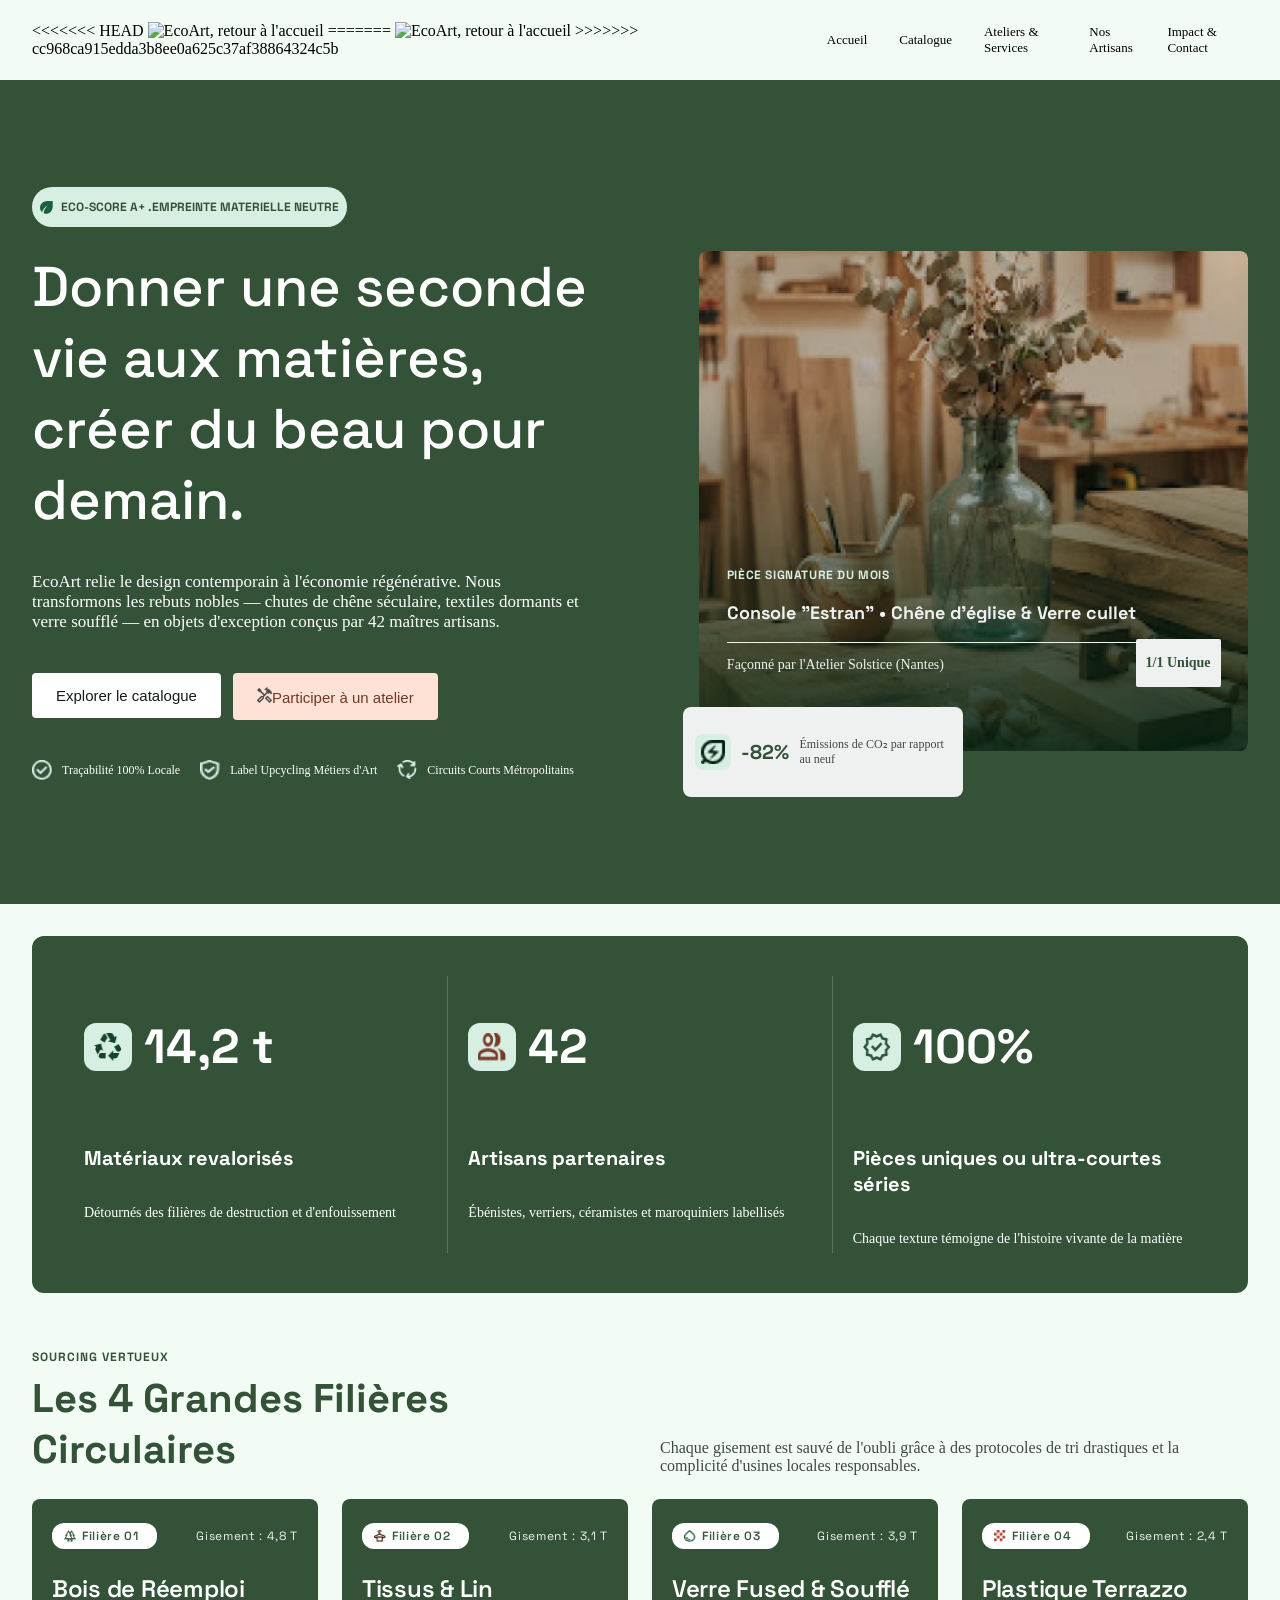
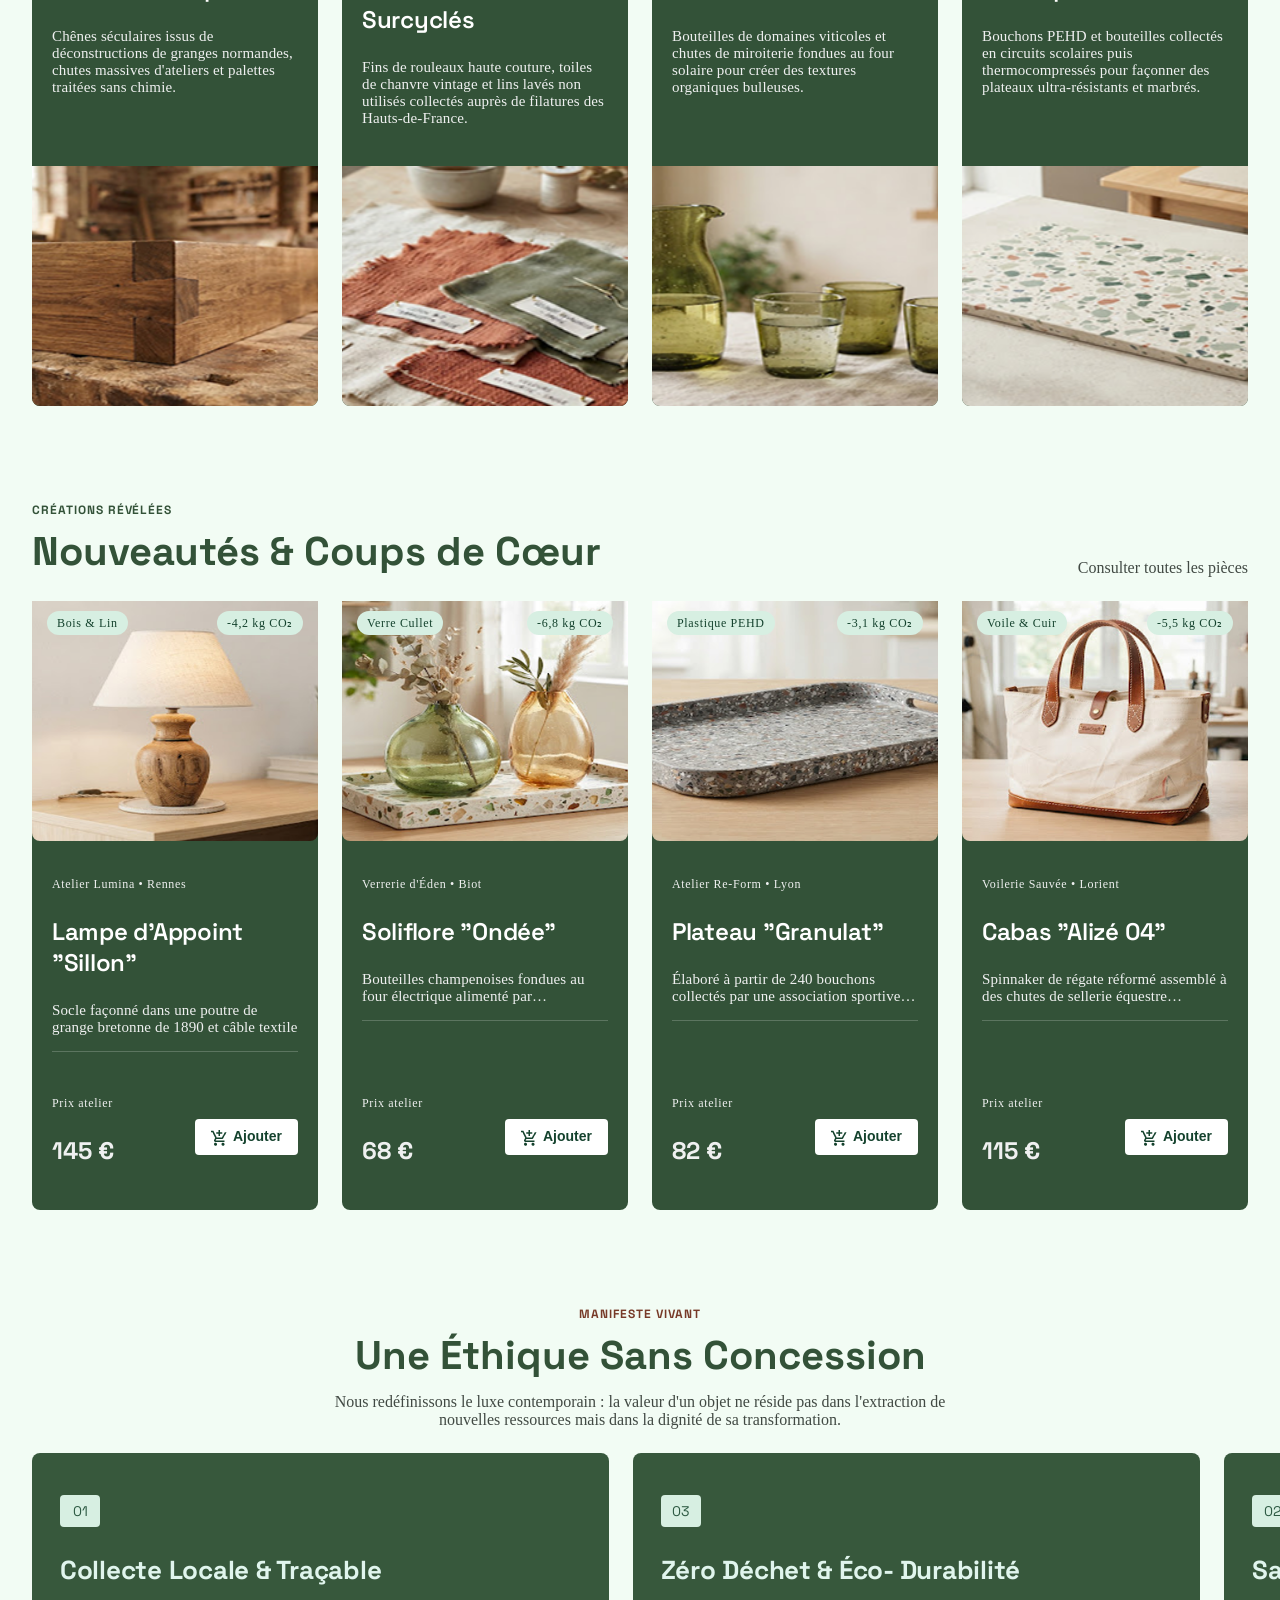
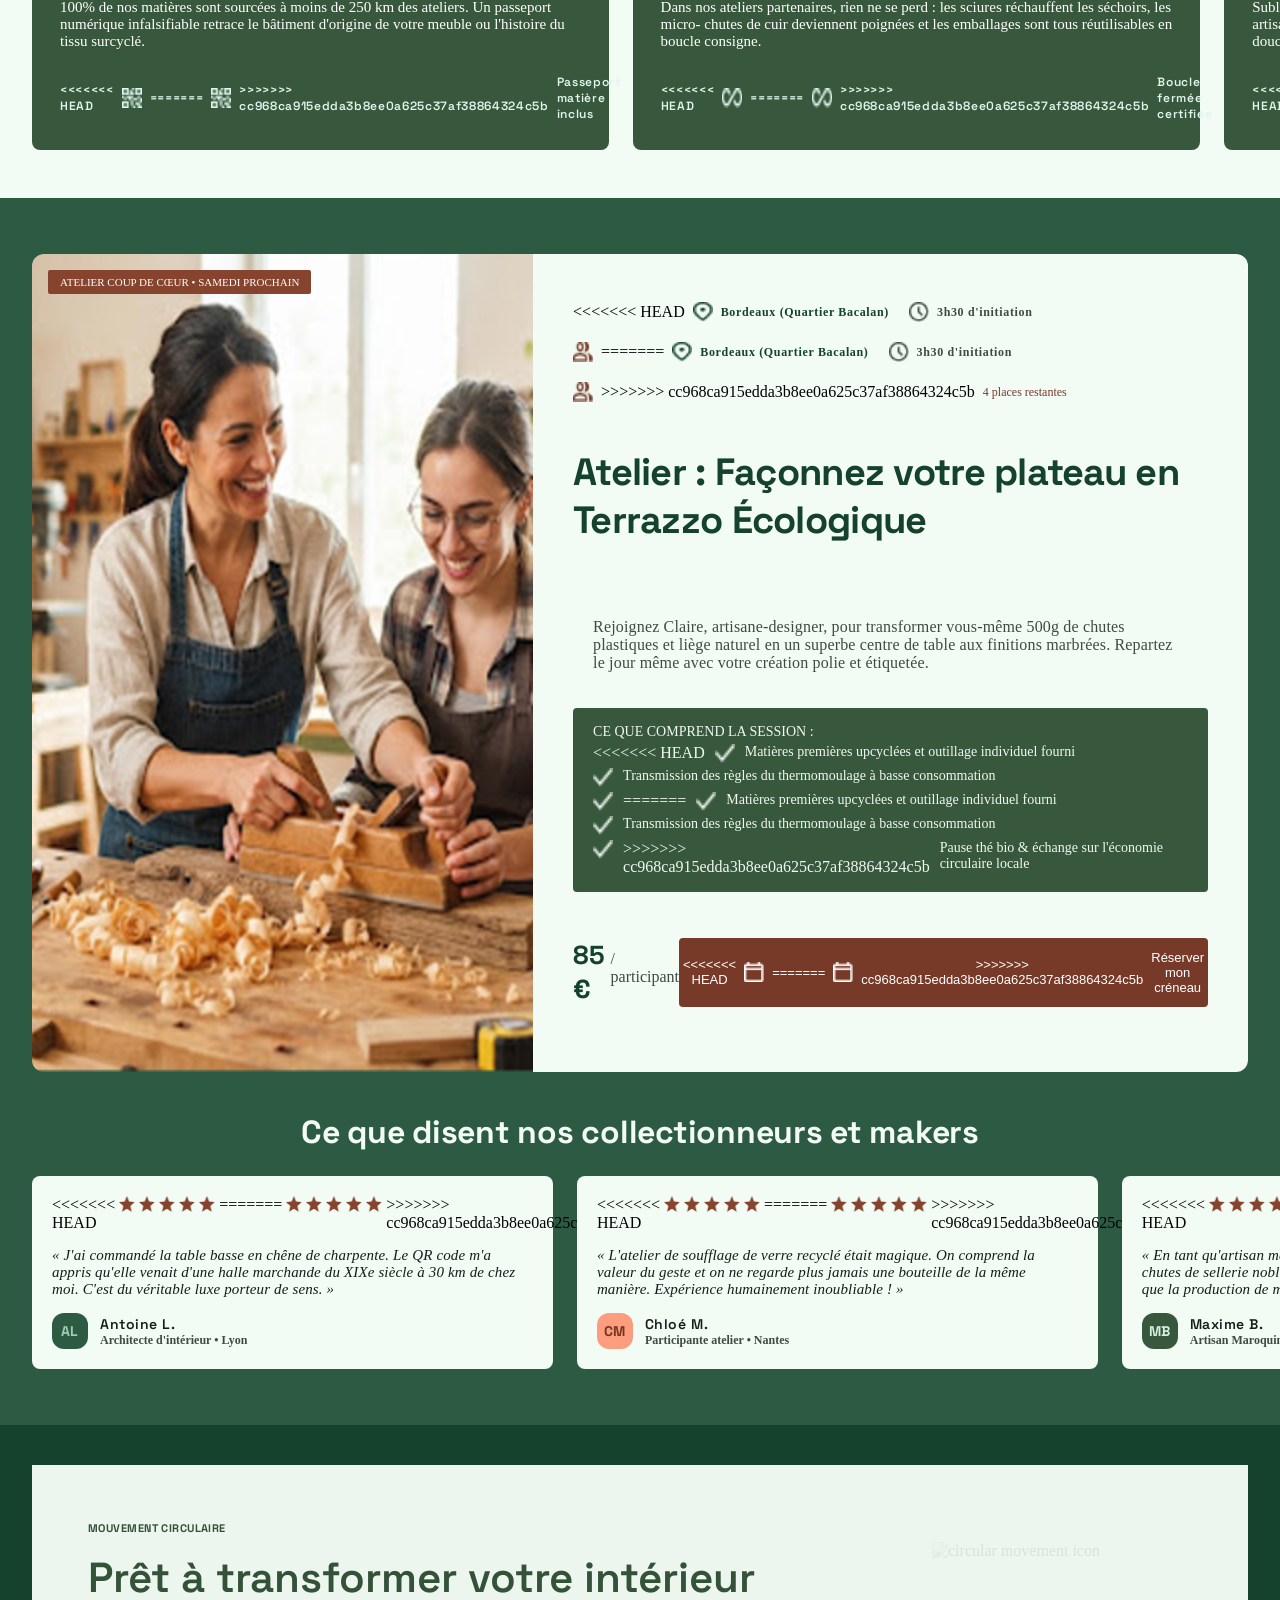
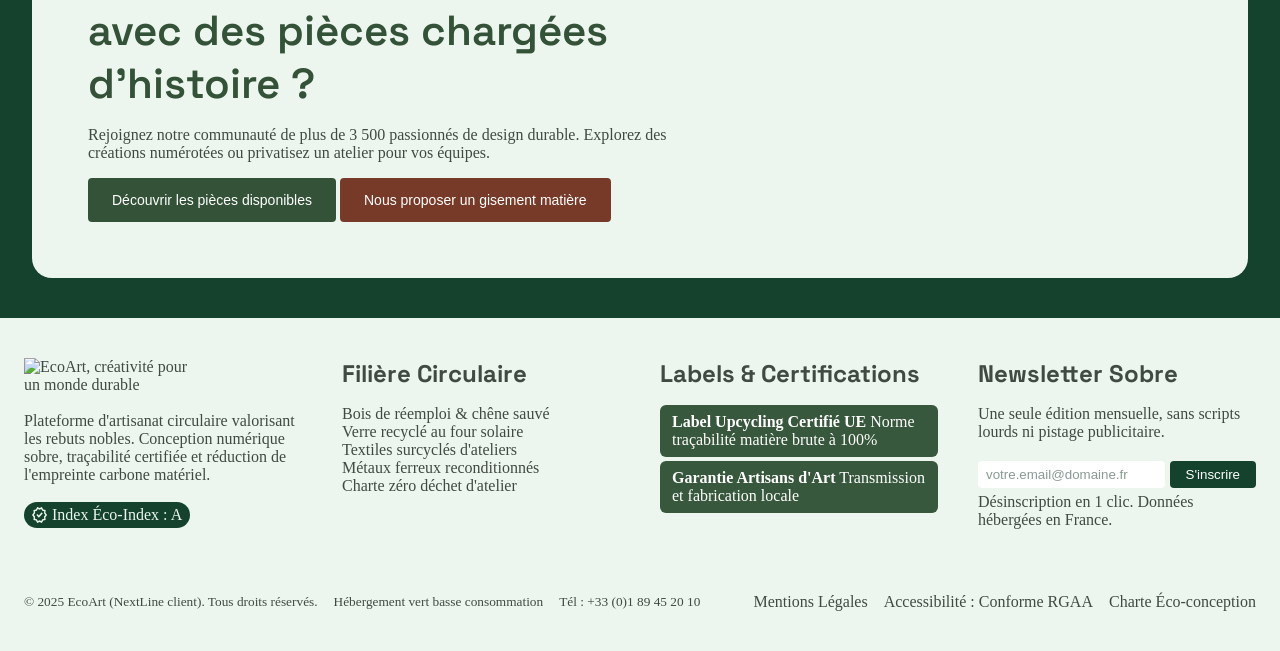
==== commit 7f4dd806: "Fix: img naming and adding alts" ====
--- a/index.html
+++ b/index.html
@@ -592,11 +592,7 @@
     </section>
 
     <section class="cta">
-<<<<<<< HEAD
         <img class="cta-deco" src="./assets/icons/Icon(14).png" alt="circular movement icon">
-=======
-        <img class="cta-deco" src="./assets/icons/Icon (14).png" alt="">
->>>>>>> cc968ca915edda3b8ee0a625c37af38864324c5b
         <h2 class="cta-titre">Prêt à transformer votre intérieur avec des pièces chargées d'histoire ?</h2>
         <p class="cta-para">Rejoignez notre communauté de plus de 3 500 passionnés de design durable. Explorez des créations numérotées ou privatisez un atelier pour vos équipes.</p>
         <p class="cta-label">MOUVEMENT CIRCULAIRE</p>
@@ -609,11 +605,7 @@
         <div class="container">
             <div class="brand">
                 <a href="index.html" class="footer-logo">
-<<<<<<< HEAD
                     <img src="assets/images/LogoEcoArt.png" alt="EcoArt, créativité pour un monde durable">
-=======
-                    <img src="assets/images/Logo EcoArt.png" alt="EcoArt, créativité pour un monde durable">
->>>>>>> cc968ca915edda3b8ee0a625c37af38864324c5b
                 </a>
                 <div class="index-eco">
                     <p>Plateforme d'artisanat circulaire valorisant
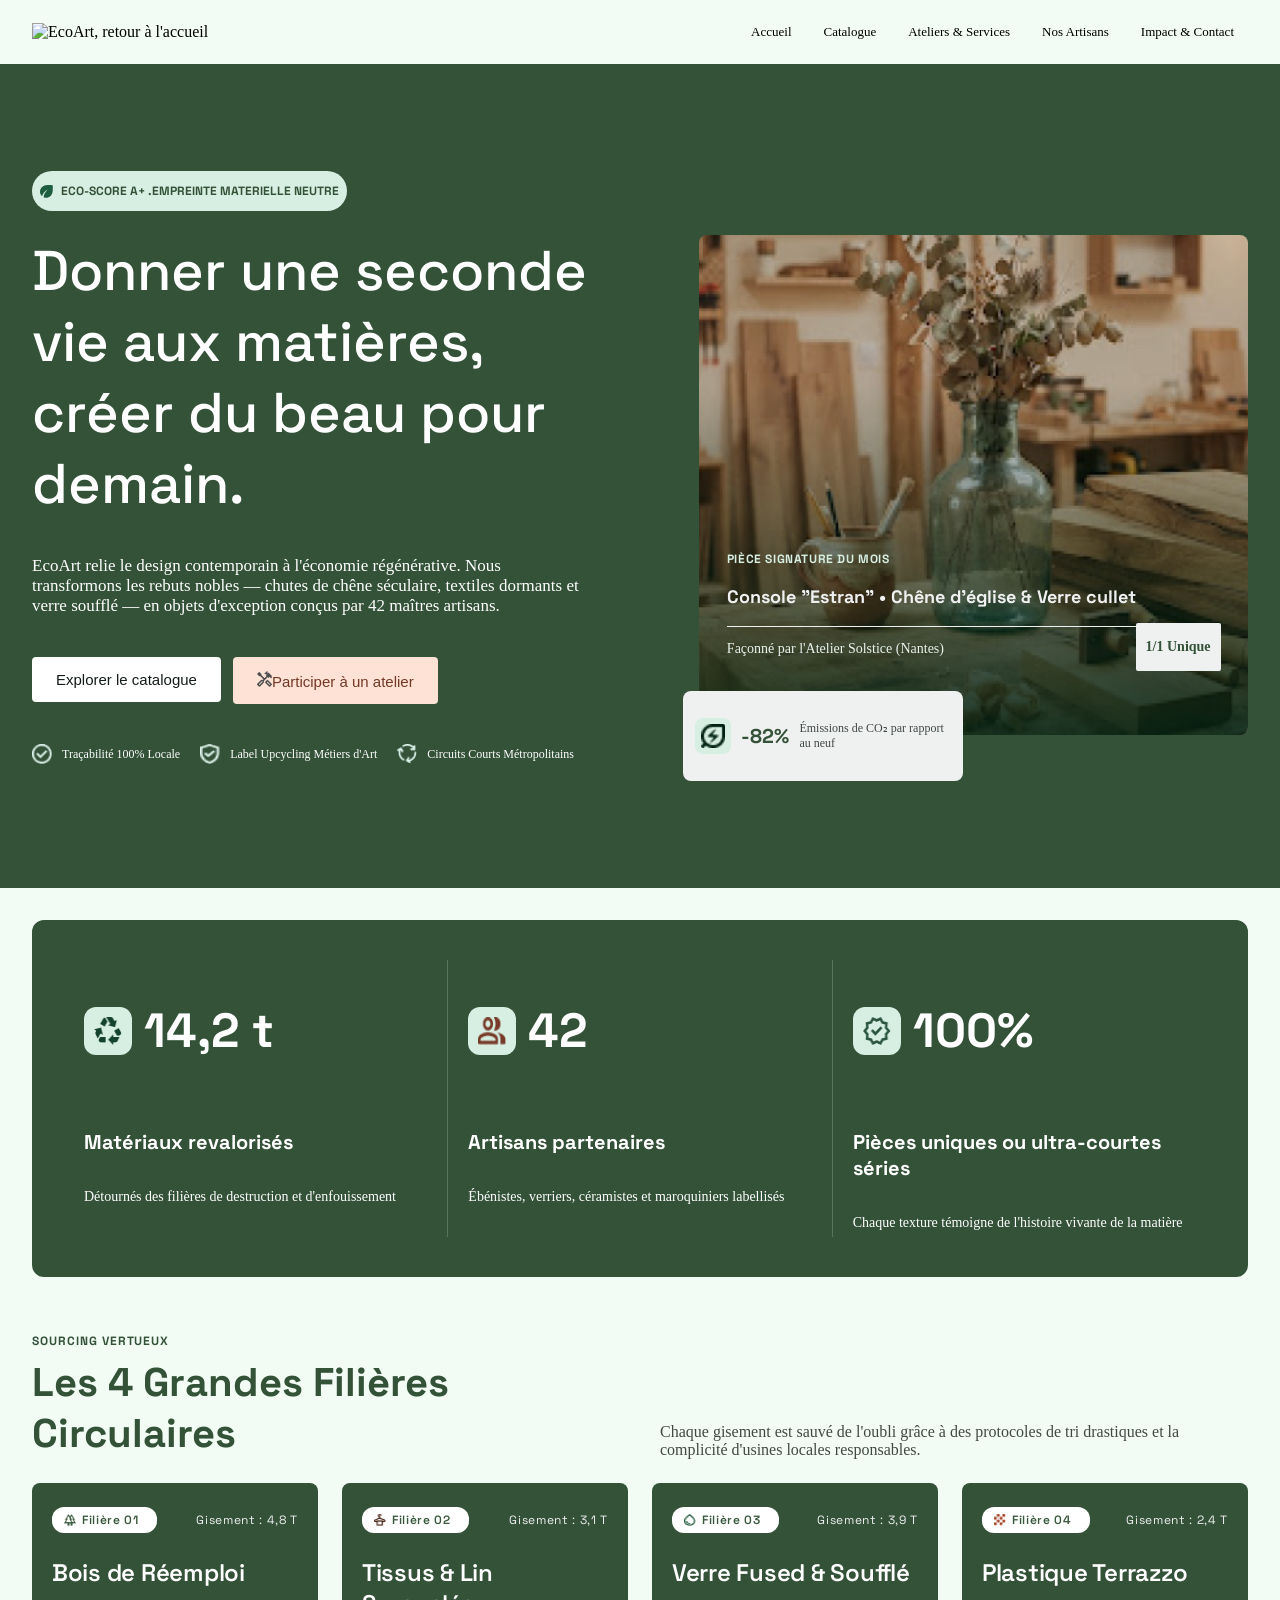
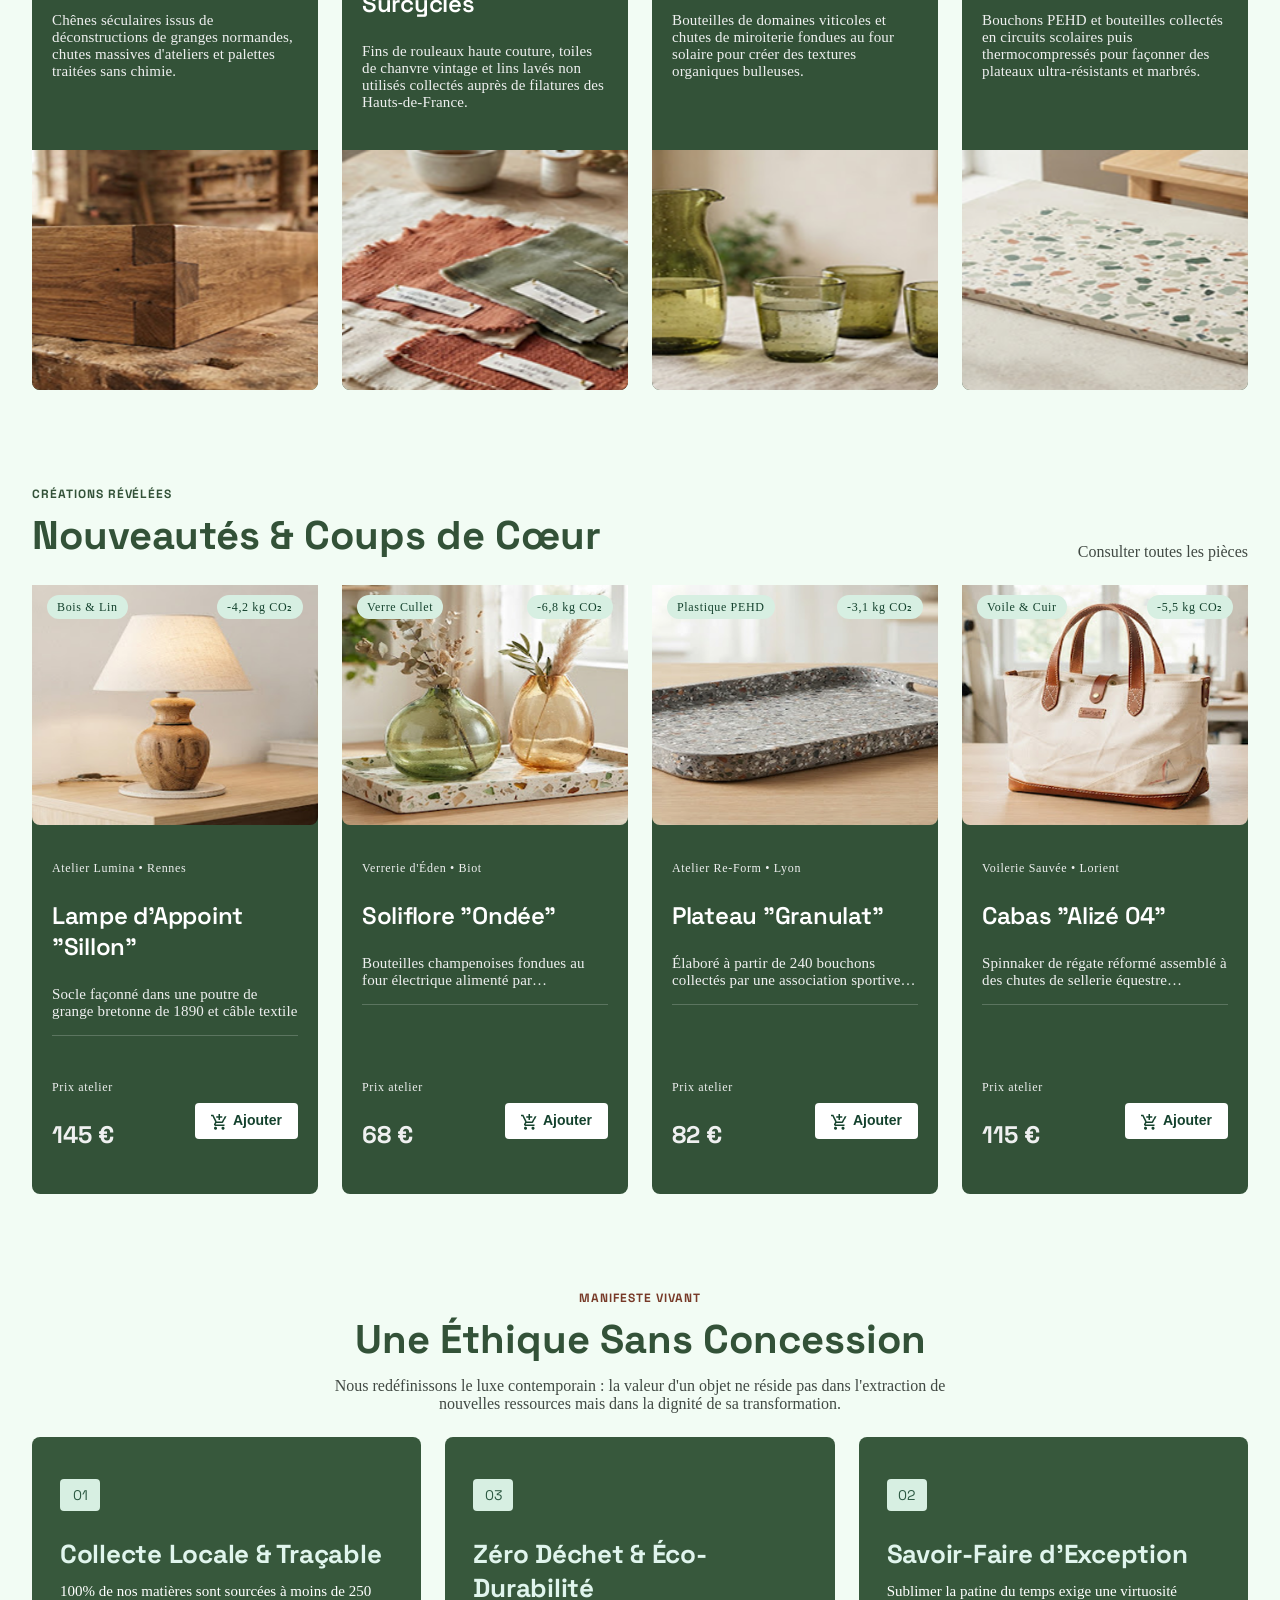
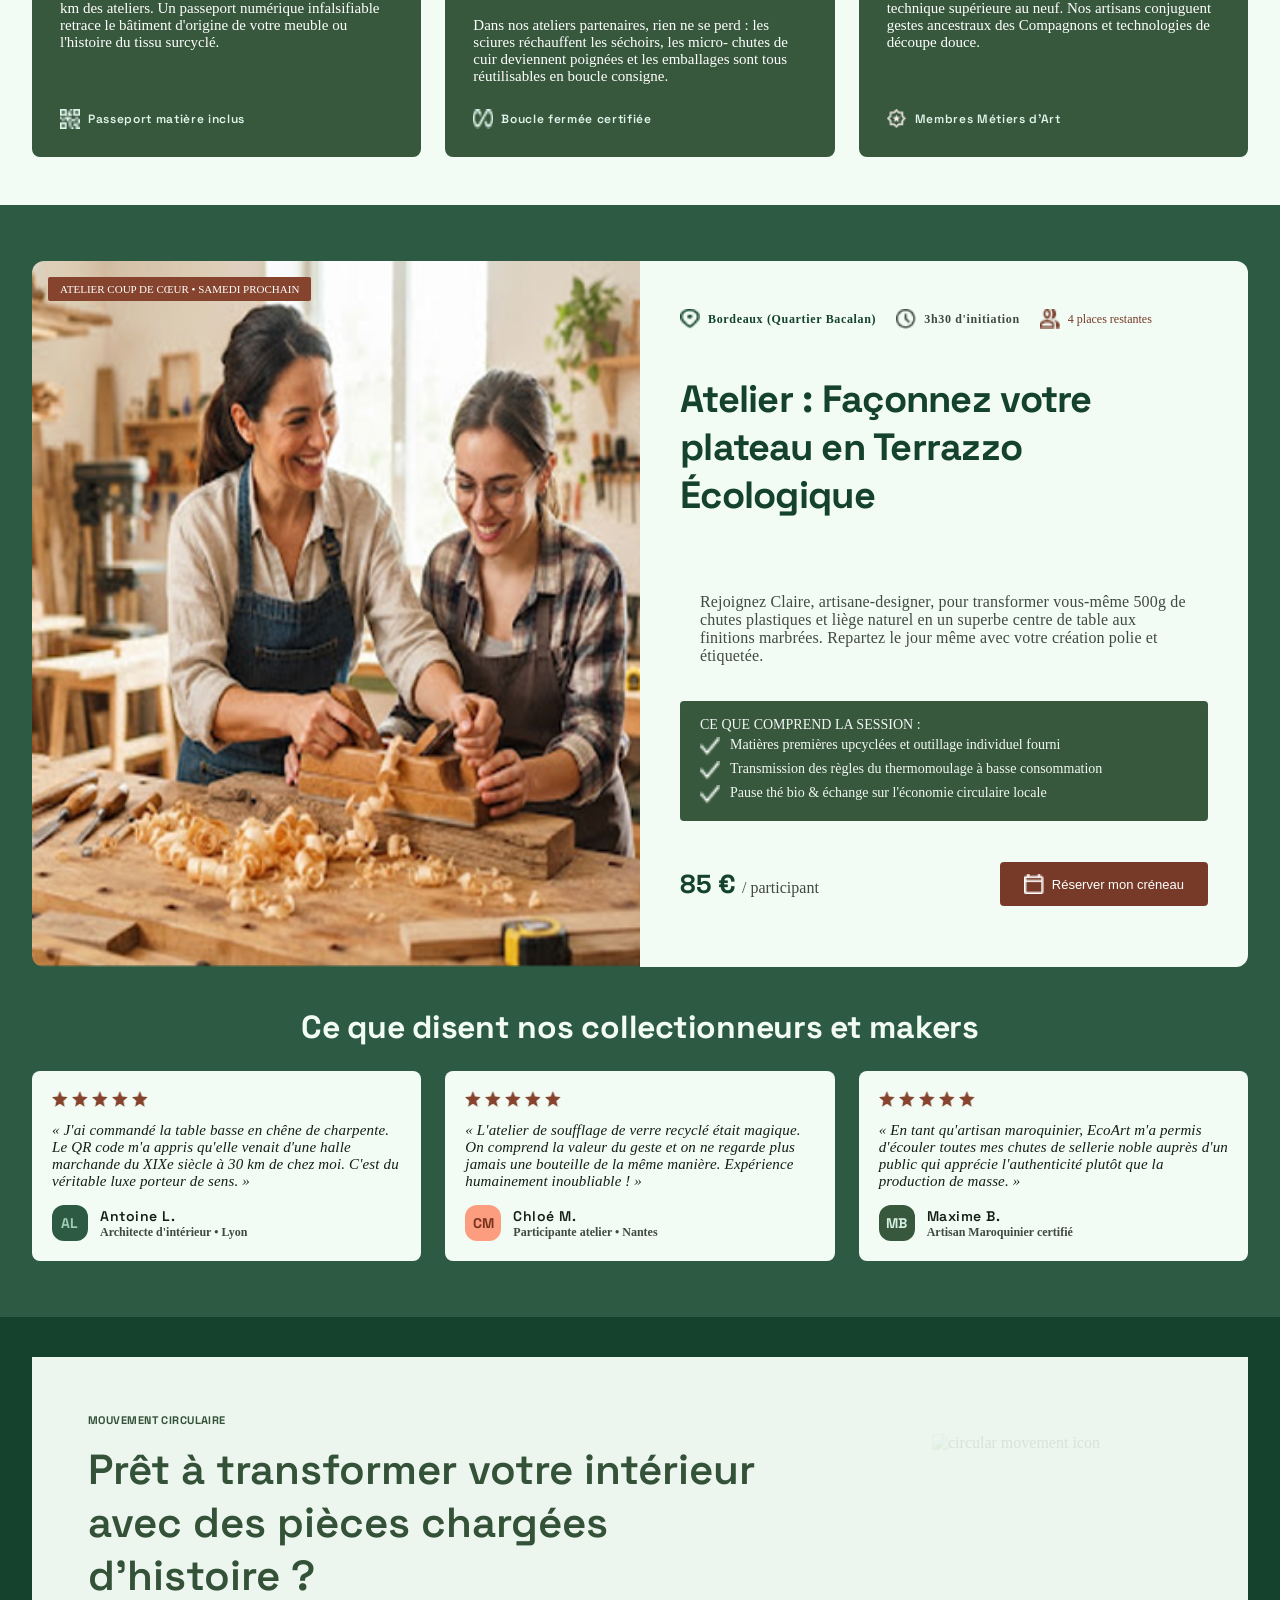
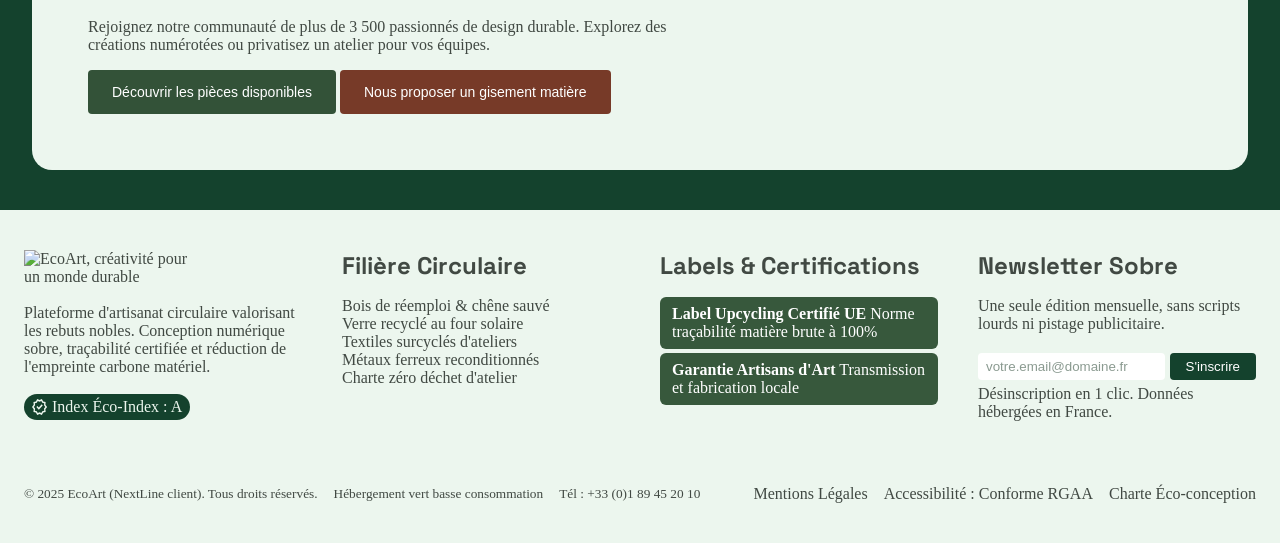
==== commit 69a781b4: "fix: index file fixed" ====
--- a/index.html
+++ b/index.html
@@ -18,11 +18,7 @@
     <header class="header">
         <nav class="nav" >
             <a href="index.html" class="logo">
-<<<<<<< HEAD
                 <img src="./assets/images/LogoEcoArt.png" alt="EcoArt, retour à l'accueil">
-=======
-                <img src="./assets/images/Logo EcoArt.png" alt="EcoArt, retour à l'accueil">
->>>>>>> cc968ca915edda3b8ee0a625c37af38864324c5b
             </a>
 
             <input type="checkbox" id="toggle" class="toggle" >
@@ -347,11 +343,7 @@
 d'origine de votre meuble ou l'histoire du tissu surcyclé.</p>
                 </div>
                 <div class="foot-card-second">
-<<<<<<< HEAD
                     <img src="./assets/icons/passport.png" alt="Qr code icon">
-=======
-                    <img src="./assets/icons/passport.png" alt="icon">
->>>>>>> cc968ca915edda3b8ee0a625c37af38864324c5b
                     <p>Passeport matière inclus</p>
                 </div>
             </div>
@@ -369,11 +361,7 @@
 consigne.</p>
                 </div>
                 <div class="foot-card-second">
-<<<<<<< HEAD
                     <img src="./assets/icons/infini.png" alt="infinite loop icon">
-=======
-                    <img src="./assets/icons/infini.png" alt="icon">
->>>>>>> cc968ca915edda3b8ee0a625c37af38864324c5b
                     <p>Boucle fermée certifiée</p>
                 </div>
             </div>
@@ -390,11 +378,7 @@
 douce.</p>
                 </div>
                 <div class="foot-card-second">
-<<<<<<< HEAD
                     <img src="./assets/icons/njma.png" alt="members of arts and crafts icon">
-=======
-                    <img src="./assets/icons/njma.png" alt="icon">
->>>>>>> cc968ca915edda3b8ee0a625c37af38864324c5b
                     <p>Membres Métiers d'Art</p>
                 </div>
             </div>
@@ -408,7 +392,6 @@
         <div class="text-atelier-div">
             <div class="text-atelier1">
                 <div class="p1-at-div">
-<<<<<<< HEAD
                     <img src="./assets/icons/place.png" alt="location icon">
                     <p class="p1-at">Bordeaux (Quartier Bacalan)</p>
                 </div>
@@ -418,17 +401,6 @@
                 </div>
                 <div class="p1-at-div">
                     <img src="./assets/icons/person.png" alt="person icon">
-=======
-                    <img src="./assets/icons/place.png" alt="icon">
-                    <p class="p1-at">Bordeaux (Quartier Bacalan)</p>
-                </div>
-                <div class="p1-at-div">
-                    <img src="./assets/icons/time.png" alt="icon">
-                    <p class="p2-at">3h30 d'initiation</p>
-                </div>
-                <div class="p1-at-div">
-                    <img src="./assets/icons/person.png" alt="icon">
->>>>>>> cc968ca915edda3b8ee0a625c37af38864324c5b
                     <p class="p3-at">4 places restantes</p>
                 </div>
             </div>
@@ -446,7 +418,6 @@
             <div class="text-atelier4">
                 <p>CE QUE COMPREND LA SESSION :</p>
                 <div>
-<<<<<<< HEAD
                     <img src="./assets/icons/Container.png" alt="check icon">
                     <p>Matières premières upcyclées et outillage individuel fourni</p>
                 </div>
@@ -456,17 +427,6 @@
                 </div>
                 <div>
                     <img src="./assets/icons/Container.png" alt="check icon">
-=======
-                    <img src="./assets/icons/Container.png" alt="">
-                    <p>Matières premières upcyclées et outillage individuel fourni</p>
-                </div>
-                <div>
-                    <img src="./assets/icons/Container.png" alt="">
-                    <p>Transmission des règles du thermomoulage à basse consommation</p>
-                </div>
-                <div>
-                    <img src="./assets/icons/Container.png" alt="">
->>>>>>> cc968ca915edda3b8ee0a625c37af38864324c5b
                     <p>Pause thé bio & échange sur l'économie circulaire locale</p>
                 </div>
             </div>
@@ -476,11 +436,7 @@
                     <p class="at5-division-p2">/ participant</p>
                 </div>
                 <button type="button" onclick="location.href='services.html'">
-<<<<<<< HEAD
                     <img src="./assets/icons/reserv.png" alt="reservation icon">
-=======
-                    <img src="./assets/icons/reserv.png" alt="icon">
->>>>>>> cc968ca915edda3b8ee0a625c37af38864324c5b
                     <p>Réserver mon créneau</p>
                 </button>
             </div>
@@ -494,19 +450,11 @@
         <div class="cards-makers">
             <div class="card-make">
                 <div class="etoile-div">
-<<<<<<< HEAD
-                    <img src="./assets/icons/najm.png" alt="star icon">
-                    <img src="./assets/icons/najm.png" alt="star icon">
-                    <img src="./assets/icons/najm.png" alt="star icon">
-                    <img src="./assets/icons/najm.png" alt="star icon">
-                    <img src="./assets/icons/najm.png" alt="star icon">
-=======
-                    <img src="./assets/icons/najm.png" alt="icon">
-                    <img src="./assets/icons/najm.png" alt="icon">
-                    <img src="./assets/icons/najm.png" alt="icon">
-                    <img src="./assets/icons/najm.png" alt="icon">
-                    <img src="./assets/icons/najm.png" alt="icon">
->>>>>>> cc968ca915edda3b8ee0a625c37af38864324c5b
+                    <img src="./assets/icons/najm.png" alt="star icon">
+                    <img src="./assets/icons/najm.png" alt="star icon">
+                    <img src="./assets/icons/najm.png" alt="star icon">
+                    <img src="./assets/icons/najm.png" alt="star icon">
+                    <img src="./assets/icons/najm.png" alt="star icon">
                 </div>
                 <p class="etoile-para">
                     « J'ai commandé la table basse en chêne de
@@ -524,19 +472,11 @@
             </div>
             <div class="card-make">
                 <div class="etoile-div">
-<<<<<<< HEAD
-                    <img src="./assets/icons/najm.png" alt="star icon">
-                    <img src="./assets/icons/najm.png" alt="star icon">
-                    <img src="./assets/icons/najm.png" alt="star icon">
-                    <img src="./assets/icons/najm.png" alt="star icon">
-                    <img src="./assets/icons/najm.png" alt="star icon">
-=======
-                    <img src="./assets/icons/najm.png" alt="icon">
-                    <img src="./assets/icons/najm.png" alt="icon">
-                    <img src="./assets/icons/najm.png" alt="icon">
-                    <img src="./assets/icons/najm.png" alt="icon">
-                    <img src="./assets/icons/najm.png" alt="icon">
->>>>>>> cc968ca915edda3b8ee0a625c37af38864324c5b
+                    <img src="./assets/icons/najm.png" alt="star icon">
+                    <img src="./assets/icons/najm.png" alt="star icon">
+                    <img src="./assets/icons/najm.png" alt="star icon">
+                    <img src="./assets/icons/najm.png" alt="star icon">
+                    <img src="./assets/icons/najm.png" alt="star icon">
                 </div>
                 <p class="etoile-para">
                     « L'atelier de soufflage de verre recyclé
@@ -557,19 +497,11 @@
             </div>
             <div class="card-make">
                 <div class="etoile-div">
-<<<<<<< HEAD
-                    <img src="./assets/icons/najm.png" alt="star icon">
-                    <img src="./assets/icons/najm.png" alt="star icon">
-                    <img src="./assets/icons/najm.png" alt="star icon">
-                    <img src="./assets/icons/najm.png" alt="star icon">
-                    <img src="./assets/icons/najm.png" alt="star icon">
-=======
-                    <img src="./assets/icons/najm.png" alt="icon">
-                    <img src="./assets/icons/najm.png" alt="icon">
-                    <img src="./assets/icons/najm.png" alt="icon">
-                    <img src="./assets/icons/najm.png" alt="icon">
-                    <img src="./assets/icons/najm.png" alt="icon">
->>>>>>> cc968ca915edda3b8ee0a625c37af38864324c5b
+                    <img src="./assets/icons/najm.png" alt="star icon">
+                    <img src="./assets/icons/najm.png" alt="star icon">
+                    <img src="./assets/icons/najm.png" alt="star icon">
+                    <img src="./assets/icons/najm.png" alt="star icon">
+                    <img src="./assets/icons/najm.png" alt="star icon">
                 </div>
                 <p class="etoile-para">
                     « En tant qu'artisan maroquinier,
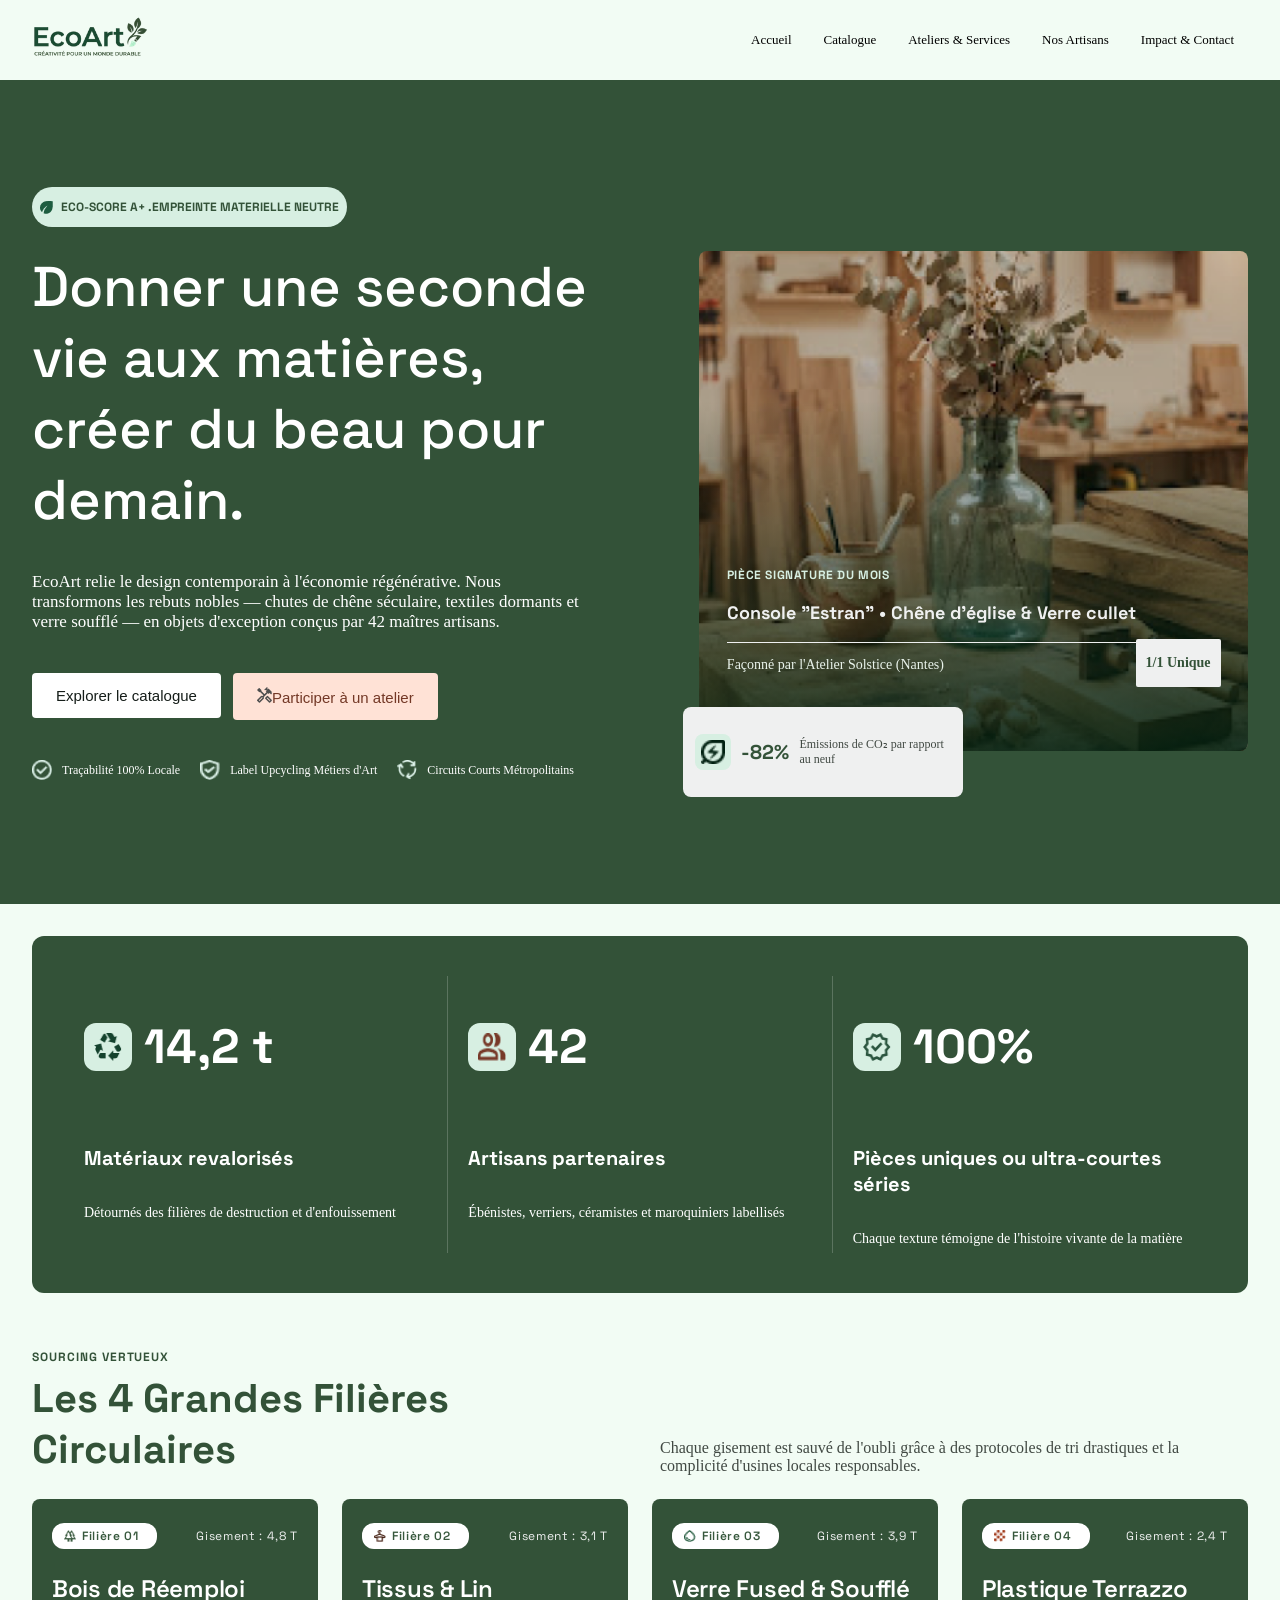
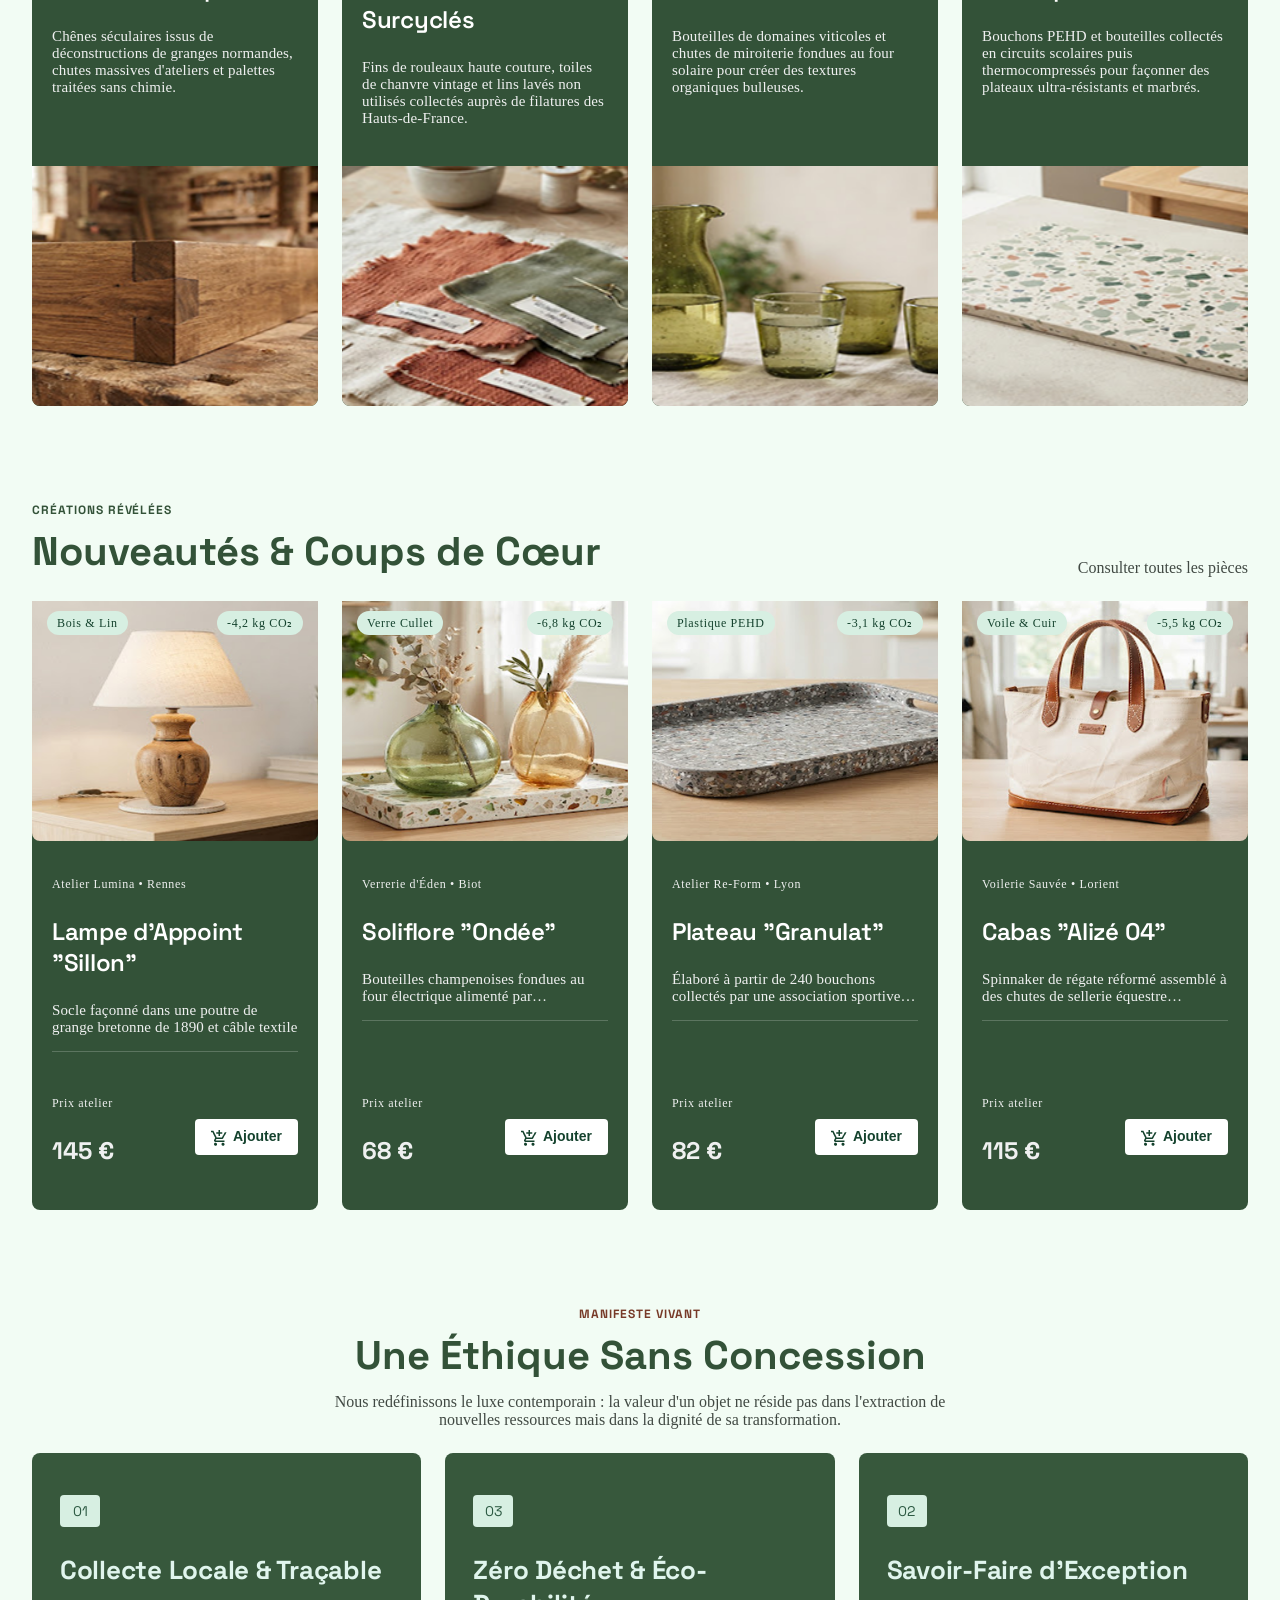
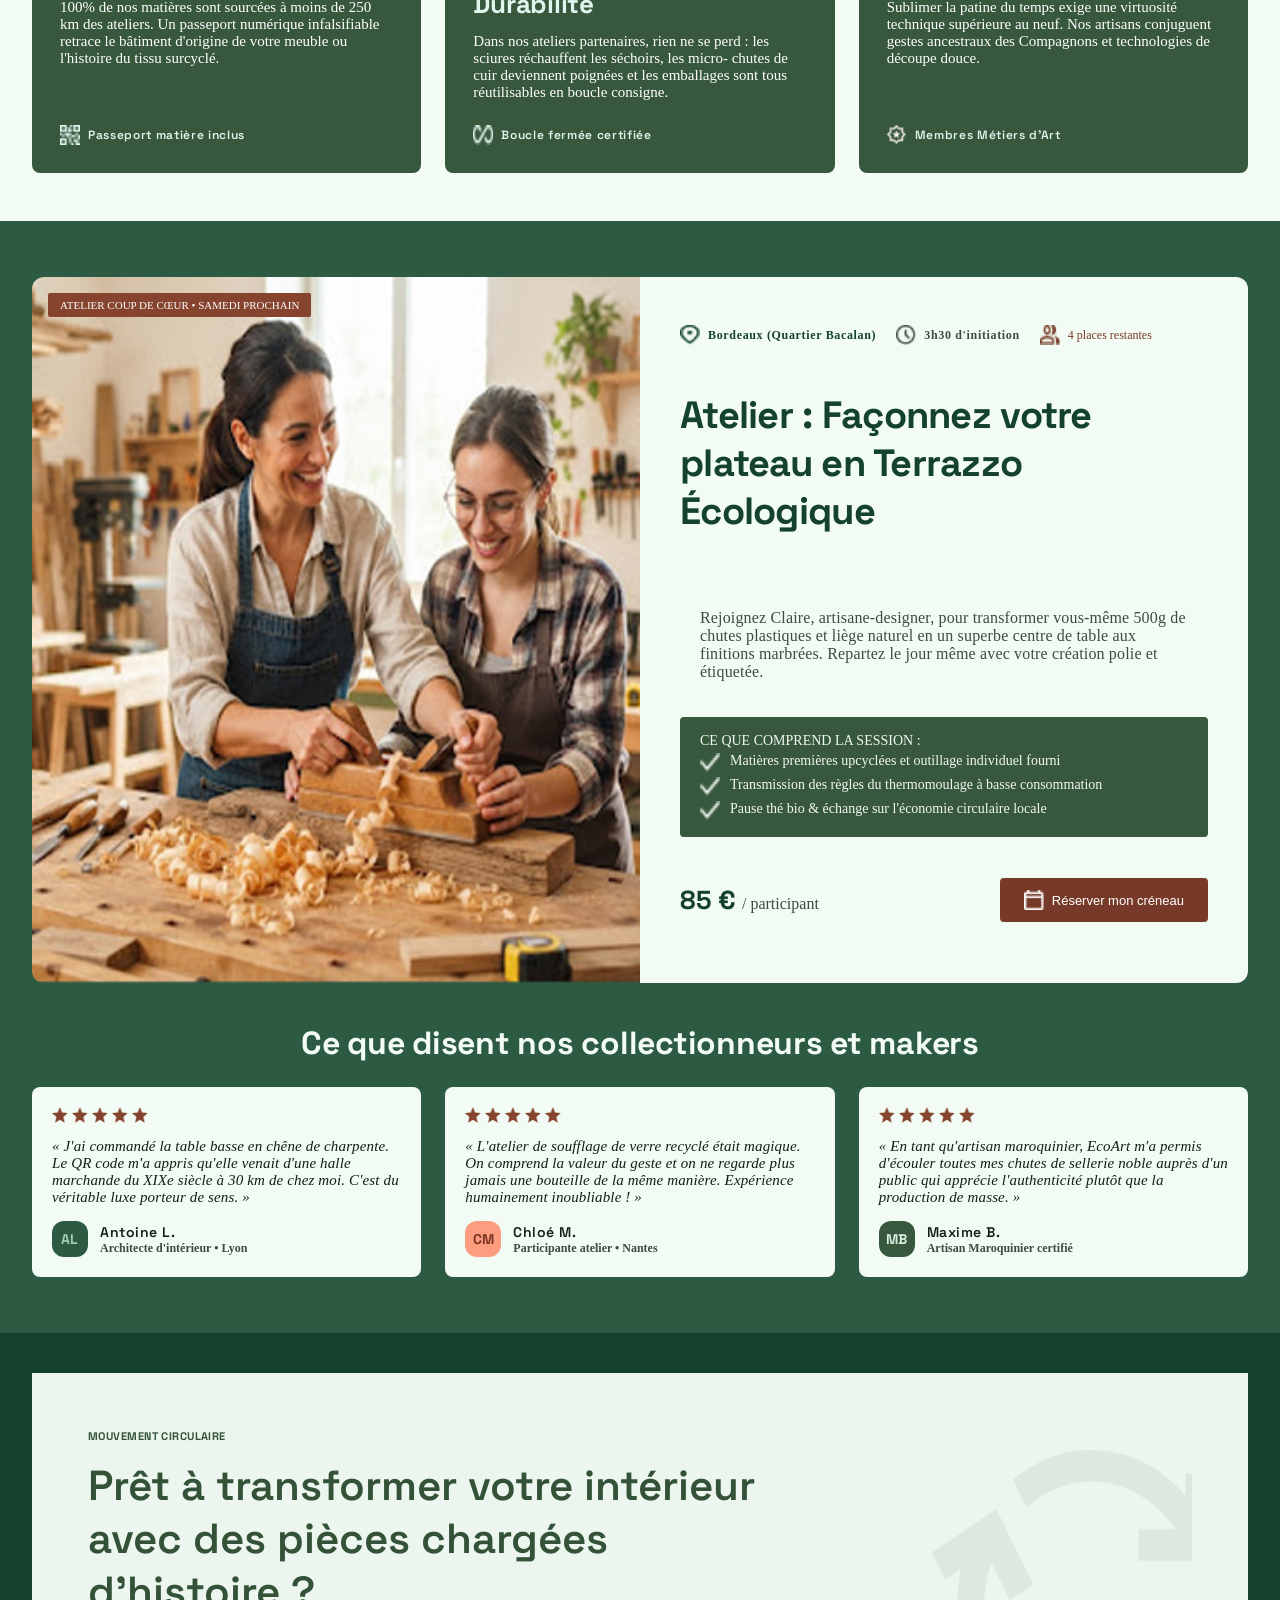
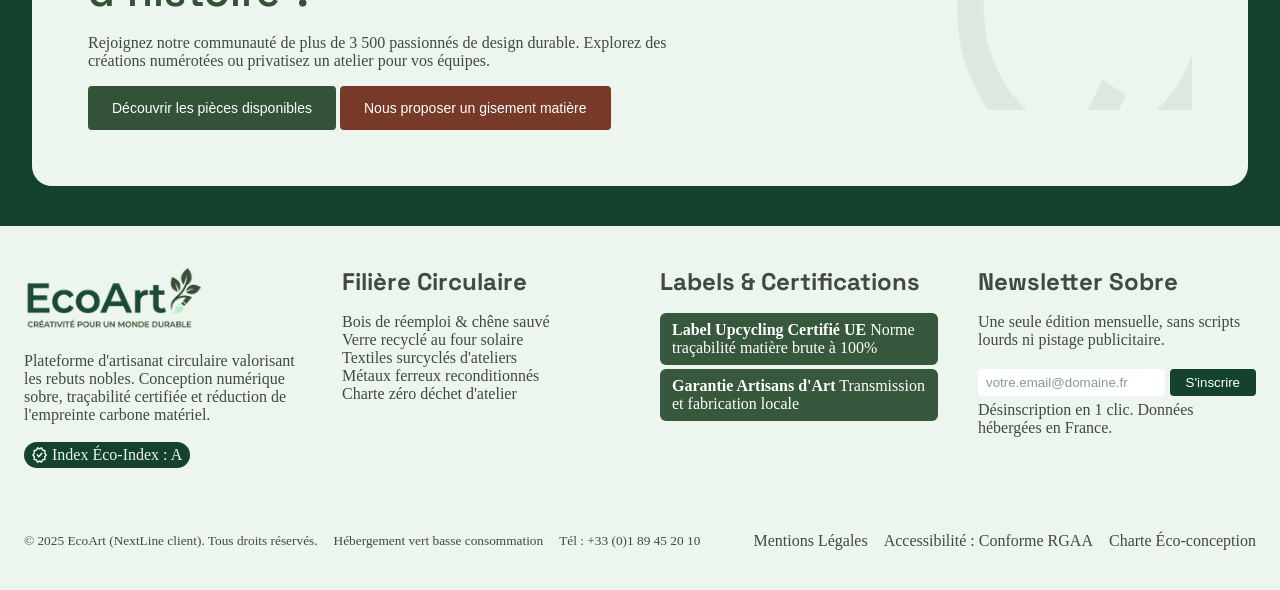
==== commit 30ea26b4: "fix: names and alts" ====
--- a/index.html
+++ b/index.html
@@ -4,15 +4,16 @@
     <meta charset="UTF-8">
     <meta name="viewport" content="width=device-width, initial-scale=1.0">
     <title>EcoArt</title>
+    <link rel="icon" type="image/x-icon" href="./assets/icons/favicon.ico">
     <link rel="stylesheet" href="css/variables.css">
     <link rel="stylesheet" href="css/styles.css">
     <link rel="stylesheet" href="css/responsive.css">
     <link rel="preconnect" href="https://fonts.googleapis.com">
-<link rel="preconnect" href="https://fonts.gstatic.com" crossorigin>
-<link href="https://fonts.googleapis.com/css2?family=Space+Grotesk:wght@300..700&display=swap" rel="stylesheet">
-<link rel="preconnect" href="https://fonts.googleapis.com">
-<link rel="preconnect" href="https://fonts.gstatic.com" crossorigin>
-<link href="https://fonts.googleapis.com/css2?family=Atkinson+Hyperlegible+Next:ital,wght@0,200..800;1,200..800&family=Space+Grotesk:wght@300..700&display=swap" rel="stylesheet">
+    <link rel="preconnect" href="https://fonts.gstatic.com" crossorigin>
+    <link href="https://fonts.googleapis.com/css2?family=Space+Grotesk:wght@300..700&display=swap" rel="stylesheet">
+    <link rel="preconnect" href="https://fonts.googleapis.com">
+    <link rel="preconnect" href="https://fonts.gstatic.com" crossorigin>
+    <link href="https://fonts.googleapis.com/css2?family=Atkinson+Hyperlegible+Next:ital,wght@0,200..800;1,200..800&family=Space+Grotesk:wght@300..700&display=swap" rel="stylesheet">
 </head>
 <body>
     <header class="header">
@@ -41,7 +42,7 @@
         <h1>Donner une seconde vie aux matières, créer du beau pour demain.</h1>
         <div class="header-img">
             <div class="header-conteneur">
-                <img class="img-header" src="./assets/images/headerimg.png" alt="">
+                <img class="img-header" src="./assets/images/headerimg.png" alt="image d'une pièce de mobilier en bois et verre recyclé">
                 <div class="div-h23"> 
                     <h2 class="h2-head">PIÈCE SIGNATURE DU MOIS</h2>
                     <h3 class="h3-head">Console "Estran" • Chêne d'église & Verre
@@ -55,7 +56,7 @@
     
             </div>
             <div class="div-card-head">
-                <img class="icon-fleur" alt="icon" src="./assets/icons/war9akhawya.png">
+                <img class="icon-fleur" alt="green leaf" src="./assets/icons/war9akhawya.png">
                 <p class="phead">-82%</p>
                 <p id="p-head">Émissions de CO₂ par
                 rapport au neuf</p>
@@ -70,25 +71,25 @@
             <button class="explorer" type="button" onclick="location.href='produits.html'">Explorer le catalogue</button>
             </div>
             <div class="button-head">
-                <button class="participer" type="button" onclick="location.href='services.html'"><img src="./assets/icons/cle.png" alt="">Participer à un atelier</button>
+                <button class="participer" type="button" onclick="location.href='services.html'"><img src="./assets/icons/cle.png" alt="icon de marteau et tournevis">Participer à un atelier</button>
             </div>
         </section>
         <div class="paragraphs-head">
             <div>
-                <img src="./assets/icons/verified.png" alt="icon"><p>Traçabilité 100% Locale</p>
+                <img src="./assets/icons/verified.png" alt="icon verifié"><p>Traçabilité 100% Locale</p>
             </div>
             <div>
-                <img src="./assets/icons/verifie.png" alt="icon"><p>Label Upcycling Métiers d'Art</p>
+                <img src="./assets/icons/verifie.png" alt="icon vérifié"><p>Label Upcycling Métiers d'Art</p>
             </div>
             <div>
-                <img src="./assets/icons/recicle.png" alt="icon"><p>Circuits Courts Métropolitains</p>
+                <img src="./assets/icons/recicle.png" alt="icon recyclage"><p>Circuits Courts Métropolitains</p>
             </div>
         </div>
     </section>
     <section class="card-info-section">
         <div class="card-info">
             <div>
-                <img src="./assets/icons/reciclage.png" alt="icon">
+                <img src="./assets/icons/reciclage.png" alt="icon recyclage">
                 <p class="number">14,2 t</p>
             </div>
             
@@ -98,7 +99,7 @@
         <hr class="separation">
         <div class="card-info">
             <div>
-                <img src="./assets/icons/contact.png" alt="icon">
+                <img src="./assets/icons/contact.png" alt="icon contact">
                 <p class="number">42</p>
             </div>
             <p  class="text1">Artisans partenaires</p>
@@ -107,7 +108,7 @@
         <hr class="separation">
         <div class="card-info">
             <div>
-                <img src="./assets/icons/check.png" alt="icon">
+                <img src="./assets/icons/check.png" alt="icon check">
                 <p class="number">100%</p>
             </div>
             <p  class="text1">Pièces uniques ou ultra-courtes séries</p>
@@ -126,7 +127,7 @@
                 <div class="card1-texte">
                     <div id="card1-texte-head">
                         <div class="card1-texte-head">
-                            <img class="icon-card" src="./assets/icons/rajaaicon1.png" alt="icon">
+                            <img class="icon-card" src="./assets/icons/rajaaicon1.png" alt="icon bois de réemploi">
                             <p class="filiere">Filière 01</p>
                         </div>
                         <p class="gisement">Gisement : 4,8 T</p>
@@ -143,7 +144,7 @@
                 <div class="card1-texte">
                     <div id="card1-texte-head">
                         <div class="card1-texte-head">
-                            <img class="icon-card" src="./assets/icons/rajaaicon2.png" alt="icon">
+                            <img class="icon-card" src="./assets/icons/rajaaicon2.png" alt="icon tissus et lin">
                             <p class="filiere">Filière 02</p>
                         </div>
                         <p class="gisement">Gisement : 3,1 T</p>
@@ -155,13 +156,13 @@
 utilisés collectés auprès de filatures
 des Hauts-de-France.</p>
                 </div>
-                <img class="card-image" src="./assets/images/rajaa2.png" alt="">
+                <img class="card-image" src="./assets/images/rajaa2.png" alt="image de tissus et lin surcyclés">
             </div>
             <div class="card1">
                 <div class="card1-texte">
                     <div id="card1-texte-head">
                         <div class="card1-texte-head">
-                            <img class="icon-card" src="./assets/icons/rajaaicon3.png" alt="icon">
+                            <img class="icon-card" src="./assets/icons/rajaaicon3.png" alt="icon verre fused et soufflé">
                             <p class="filiere">Filière 03</p>
                         </div>
                         <p class="gisement">Gisement : 3,9 T</p>
@@ -172,13 +173,13 @@
 solaire pour créer des textures
 organiques bulleuses.</p>
                 </div>
-                <img class="card-image" src="./assets/images/rajaa3.png" alt="">
+                <img class="card-image" src="./assets/images/rajaa3.png" alt="image de verre fused et soufflé">
             </div>
             <div class="card1">
                 <div class="card1-texte">
                     <div id="card1-texte-head">
                         <div class="card1-texte-head">
-                            <img class="icon-card" src="./assets/icons/rajaaicon4.png" alt="icon">
+                            <img class="icon-card" src="./assets/icons/rajaaicon4.png" alt="icon plastique terrazzo">
                             <p class="filiere">Filière 04</p>
                         </div>
                         <p class="gisement">Gisement : 2,4 T</p>
@@ -189,7 +190,7 @@
 thermocompressés pour façonner des
 plateaux ultra-résistants et marbrés.</p>
                 </div>
-                <img class="card-image" src="./assets/images/rajaa4.png" alt="">
+                <img class="card-image" src="./assets/images/rajaa4.png" alt="image de plastique terrazzo">
             </div>
         </div>
     </article>
@@ -212,7 +213,7 @@
                             <p>-4,2 kg CO₂</p>
                         </div>
                     </div>
-                    <img class="card-image second-cards" src="./assets/images/rajaa5.png" alt="">
+                    <img class="card-image second-cards" src="./assets/images/rajaa5.png" alt=" image de lampe d'appoint en bois et lin">
                 </div>
                 <div class="card1-texte">
                     <p class="second-cards-text">Atelier Lumina • Rennes</p>
@@ -241,7 +242,7 @@
                             <p>-6,8 kg CO₂</p>
                         </div>
                     </div>
-                    <img class="card-image second-cards" src="./assets/images/rajaa6.png" alt="">
+                    <img class="card-image second-cards" src="./assets/images/rajaa6.png" alt="image de verre fused et soufflé">
                 </div>
                 <div class="card1-texte">
                     <p class="second-cards-text">Verrerie d'Éden • Biot</p>
@@ -270,7 +271,7 @@
                             <p>-3,1 kg CO₂</p>
                         </div>
                     </div>
-                    <img class="card-image second-cards" src="./assets/images/rajaa7.png" alt="">
+                    <img class="card-image second-cards" src="./assets/images/rajaa7.png" alt="image de plastique PEHD">
                 </div>
                 <div class="card1-texte">
                     <p class="second-cards-text">Atelier Re-Form • Lyon</p>
@@ -299,7 +300,7 @@
                             <p>-5,5 kg CO₂</p>
                         </div>
                     </div>
-                    <img class="card-image second-cards" src="./assets/images/sac.png" alt="">
+                    <img class="card-image second-cards" src="./assets/images/sac.png" alt="image de voile et cuir surcyclés">
                 </div>
                 <div class="card1-texte">
                     <p class="second-cards-text">Voilerie Sauvée • Lorient</p>
@@ -343,7 +344,7 @@
 d'origine de votre meuble ou l'histoire du tissu surcyclé.</p>
                 </div>
                 <div class="foot-card-second">
-                    <img src="./assets/icons/passport.png" alt="Qr code icon">
+                    <img src="./assets/icons/passport.png" alt="icon Qr code">
                     <p>Passeport matière inclus</p>
                 </div>
             </div>
@@ -361,7 +362,7 @@
 consigne.</p>
                 </div>
                 <div class="foot-card-second">
-                    <img src="./assets/icons/infini.png" alt="infinite loop icon">
+                    <img src="./assets/icons/infini.png" alt="icon boucle infinie">
                     <p>Boucle fermée certifiée</p>
                 </div>
             </div>
@@ -378,7 +379,7 @@
 douce.</p>
                 </div>
                 <div class="foot-card-second">
-                    <img src="./assets/icons/njma.png" alt="members of arts and crafts icon">
+                    <img src="./assets/icons/njma.png" alt="icon membres des métiers d'art">
                     <p>Membres Métiers d'Art</p>
                 </div>
             </div>
@@ -386,21 +387,21 @@
     </section>
     <section class="atelier-cont">
         <div class="img-atelier">
-            <img class="atelier-image-img" src="./assets/images/rajaa9.png" alt="">
+            <img class="atelier-image-img" src="./assets/images/rajaa9.png" alt="image d'un atelier de création de plateau en terrazzo écologique">
             <p class="img-para-atelier">ATELIER COUP DE CŒUR • SAMEDI PROCHAIN</p>
         </div>
         <div class="text-atelier-div">
             <div class="text-atelier1">
                 <div class="p1-at-div">
-                    <img src="./assets/icons/place.png" alt="location icon">
+                    <img src="./assets/icons/place.png" alt="icon place">
                     <p class="p1-at">Bordeaux (Quartier Bacalan)</p>
                 </div>
                 <div class="p1-at-div">
-                    <img src="./assets/icons/time.png" alt="clock icon">
+                    <img src="./assets/icons/time.png" alt="icon horloge">
                     <p class="p2-at">3h30 d'initiation</p>
                 </div>
                 <div class="p1-at-div">
-                    <img src="./assets/icons/person.png" alt="person icon">
+                    <img src="./assets/icons/person.png" alt="icon personne">
                     <p class="p3-at">4 places restantes</p>
                 </div>
             </div>
@@ -418,15 +419,15 @@
             <div class="text-atelier4">
                 <p>CE QUE COMPREND LA SESSION :</p>
                 <div>
-                    <img src="./assets/icons/Container.png" alt="check icon">
+                    <img src="./assets/icons/Container.png" alt="icon check">
                     <p>Matières premières upcyclées et outillage individuel fourni</p>
                 </div>
                 <div>
-                    <img src="./assets/icons/Container.png" alt="check icon">
+                    <img src="./assets/icons/Container.png" alt="icon check">
                     <p>Transmission des règles du thermomoulage à basse consommation</p>
                 </div>
                 <div>
-                    <img src="./assets/icons/Container.png" alt="check icon">
+                    <img src="./assets/icons/Container.png" alt="icon check">
                     <p>Pause thé bio & échange sur l'économie circulaire locale</p>
                 </div>
             </div>
@@ -436,7 +437,7 @@
                     <p class="at5-division-p2">/ participant</p>
                 </div>
                 <button type="button" onclick="location.href='services.html'">
-                    <img src="./assets/icons/reserv.png" alt="reservation icon">
+                    <img src="./assets/icons/reserv.png" alt="icon reservation">
                     <p>Réserver mon créneau</p>
                 </button>
             </div>
@@ -450,11 +451,11 @@
         <div class="cards-makers">
             <div class="card-make">
                 <div class="etoile-div">
-                    <img src="./assets/icons/najm.png" alt="star icon">
-                    <img src="./assets/icons/najm.png" alt="star icon">
-                    <img src="./assets/icons/najm.png" alt="star icon">
-                    <img src="./assets/icons/najm.png" alt="star icon">
-                    <img src="./assets/icons/najm.png" alt="star icon">
+                    <img src="./assets/icons/najm.png" alt="icon étoile">
+                    <img src="./assets/icons/najm.png" alt="icon étoile">
+                    <img src="./assets/icons/najm.png" alt="icon étoile">
+                    <img src="./assets/icons/najm.png" alt="icon étoile">
+                    <img src="./assets/icons/najm.png" alt="icon étoile">
                 </div>
                 <p class="etoile-para">
                     « J'ai commandé la table basse en chêne de
@@ -472,11 +473,11 @@
             </div>
             <div class="card-make">
                 <div class="etoile-div">
-                    <img src="./assets/icons/najm.png" alt="star icon">
-                    <img src="./assets/icons/najm.png" alt="star icon">
-                    <img src="./assets/icons/najm.png" alt="star icon">
-                    <img src="./assets/icons/najm.png" alt="star icon">
-                    <img src="./assets/icons/najm.png" alt="star icon">
+                    <img src="./assets/icons/najm.png" alt="icon étoile">
+                    <img src="./assets/icons/najm.png" alt="icon étoile">
+                    <img src="./assets/icons/najm.png" alt="icon étoile">
+                    <img src="./assets/icons/najm.png" alt="icon étoile">
+                    <img src="./assets/icons/najm.png" alt="icon étoile">
                 </div>
                 <p class="etoile-para">
                     « L'atelier de soufflage de verre recyclé
@@ -497,11 +498,11 @@
             </div>
             <div class="card-make">
                 <div class="etoile-div">
-                    <img src="./assets/icons/najm.png" alt="star icon">
-                    <img src="./assets/icons/najm.png" alt="star icon">
-                    <img src="./assets/icons/najm.png" alt="star icon">
-                    <img src="./assets/icons/najm.png" alt="star icon">
-                    <img src="./assets/icons/najm.png" alt="star icon">
+                    <img src="./assets/icons/najm.png" alt="icon étoile">
+                    <img src="./assets/icons/najm.png" alt="icon étoile">
+                    <img src="./assets/icons/najm.png" alt="icon étoile">
+                    <img src="./assets/icons/najm.png" alt="icon étoile">
+                    <img src="./assets/icons/najm.png" alt="icon étoile">
                 </div>
                 <p class="etoile-para">
                     « En tant qu'artisan maroquinier,
@@ -524,7 +525,7 @@
     </section>
 
     <section class="cta">
-        <img class="cta-deco" src="./assets/icons/Icon(14).png" alt="circular movement icon">
+        <img class="cta-deco" src="./assets/icons/Icon(14).png" alt="circular movement icon representing circular economy">
         <h2 class="cta-titre">Prêt à transformer votre intérieur avec des pièces chargées d'histoire ?</h2>
         <p class="cta-para">Rejoignez notre communauté de plus de 3 500 passionnés de design durable. Explorez des créations numérotées ou privatisez un atelier pour vos équipes.</p>
         <p class="cta-label">MOUVEMENT CIRCULAIRE</p>
--- a/css/styles.css
+++ b/css/styles.css
@@ -1,5 +1,3 @@
-<<<<<<< HEAD
-=======
 * {
     box-sizing: border-box;
 }
@@ -3798,5 +3796,4 @@
     text-decoration: underline;
     cursor: pointer;
     color: var(--raw-green-900);
-}
->>>>>>> develop
+}
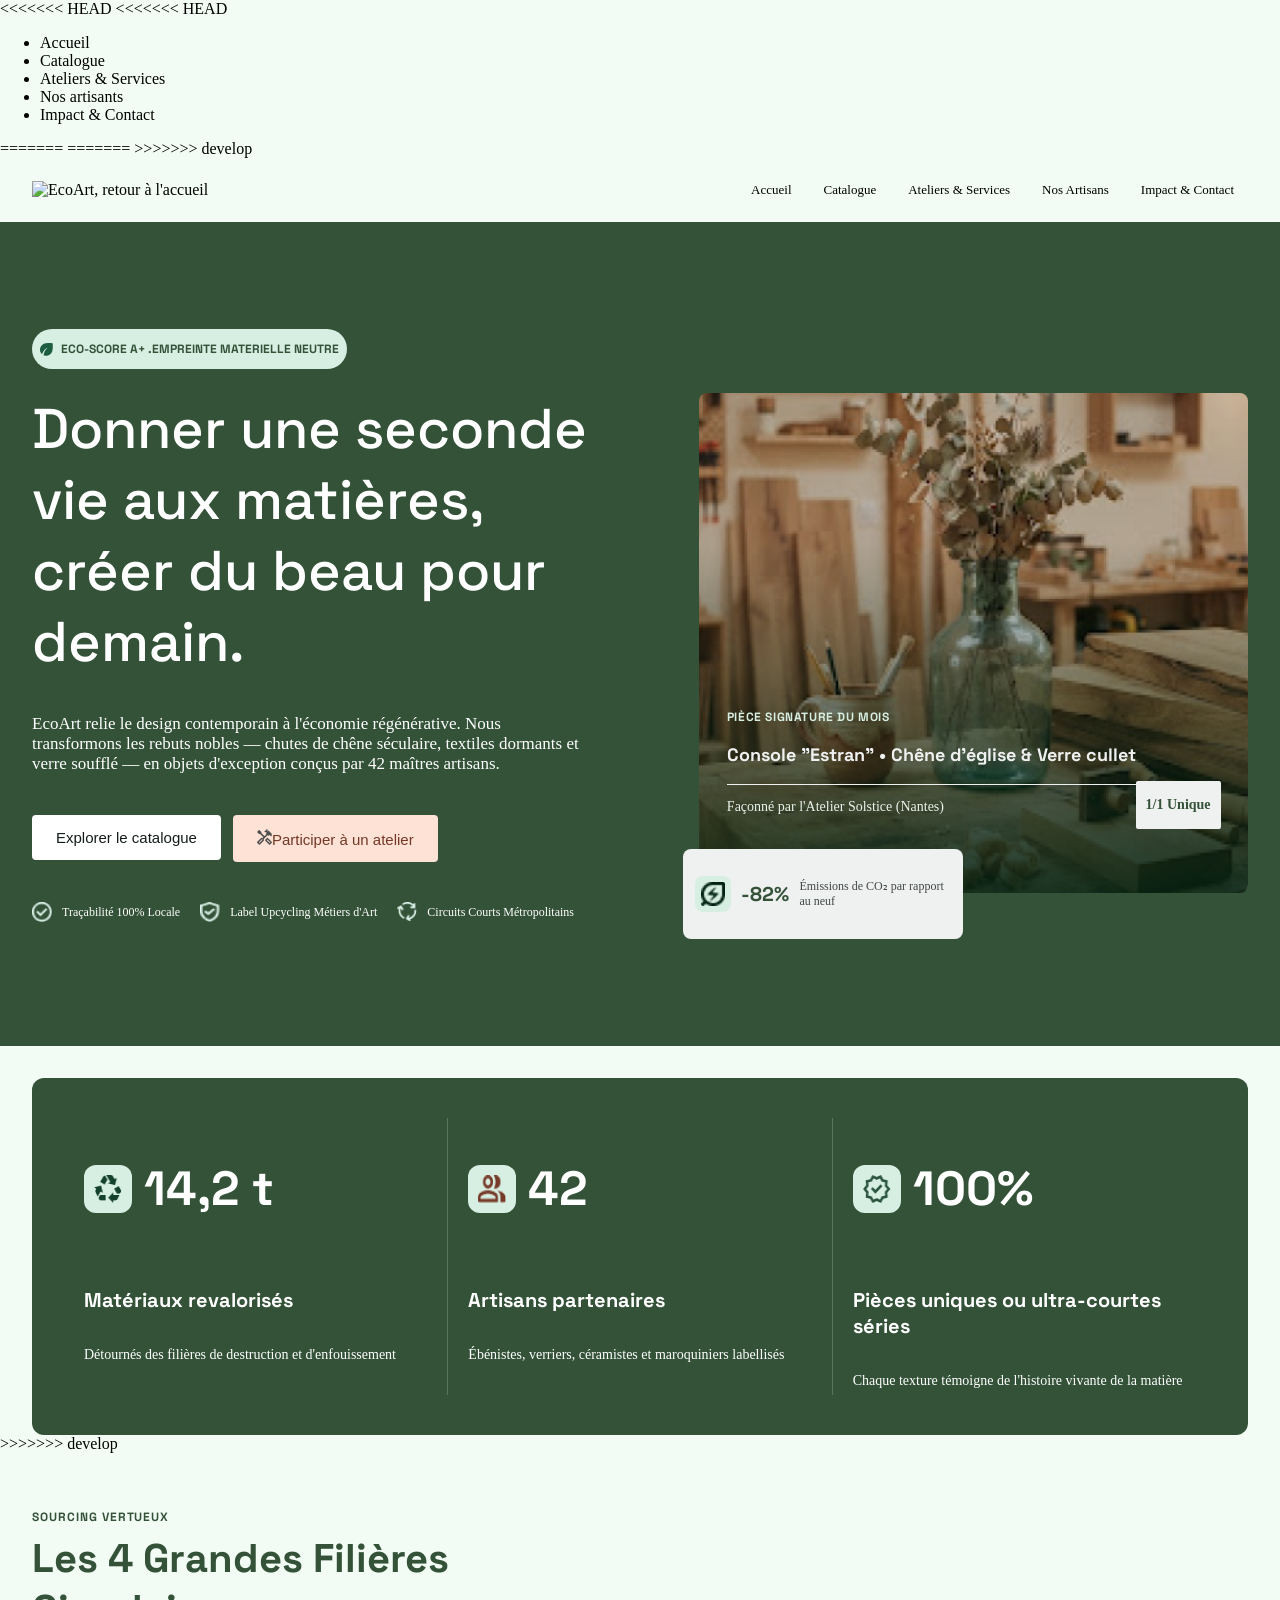
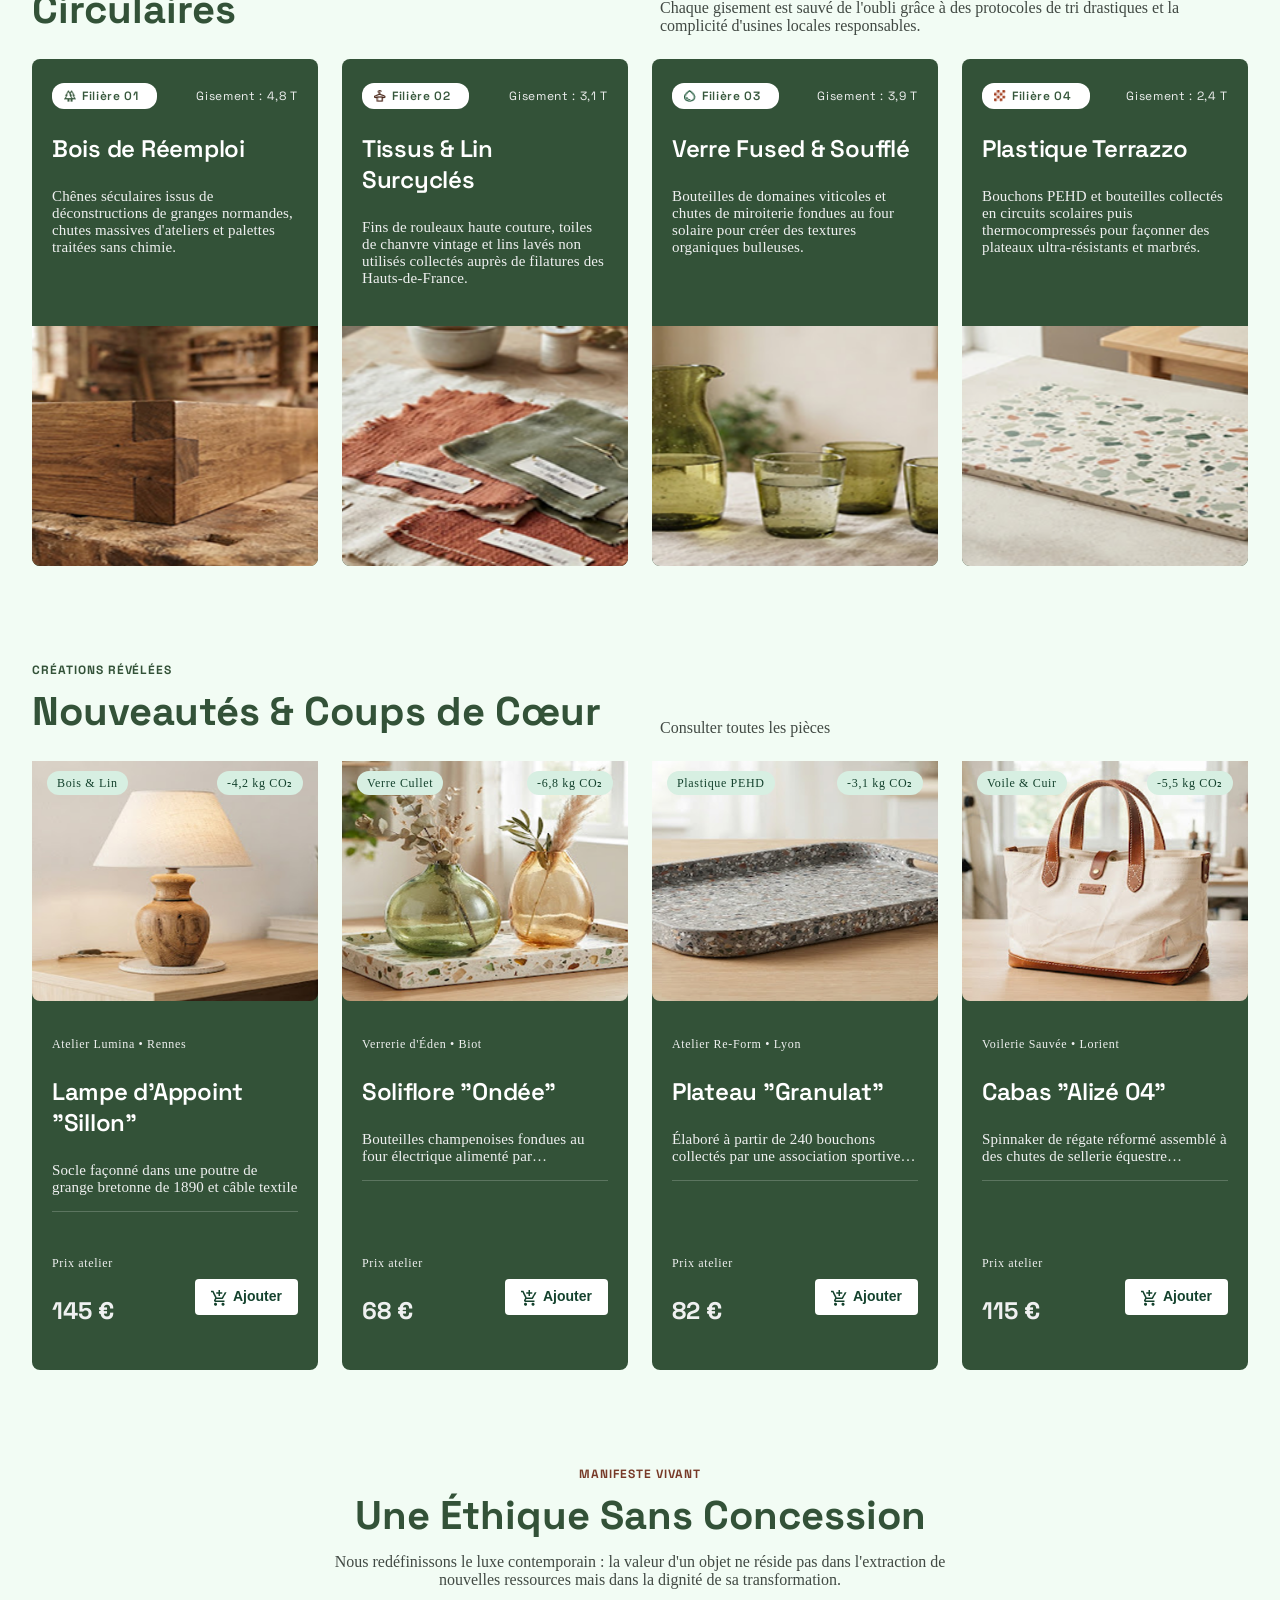
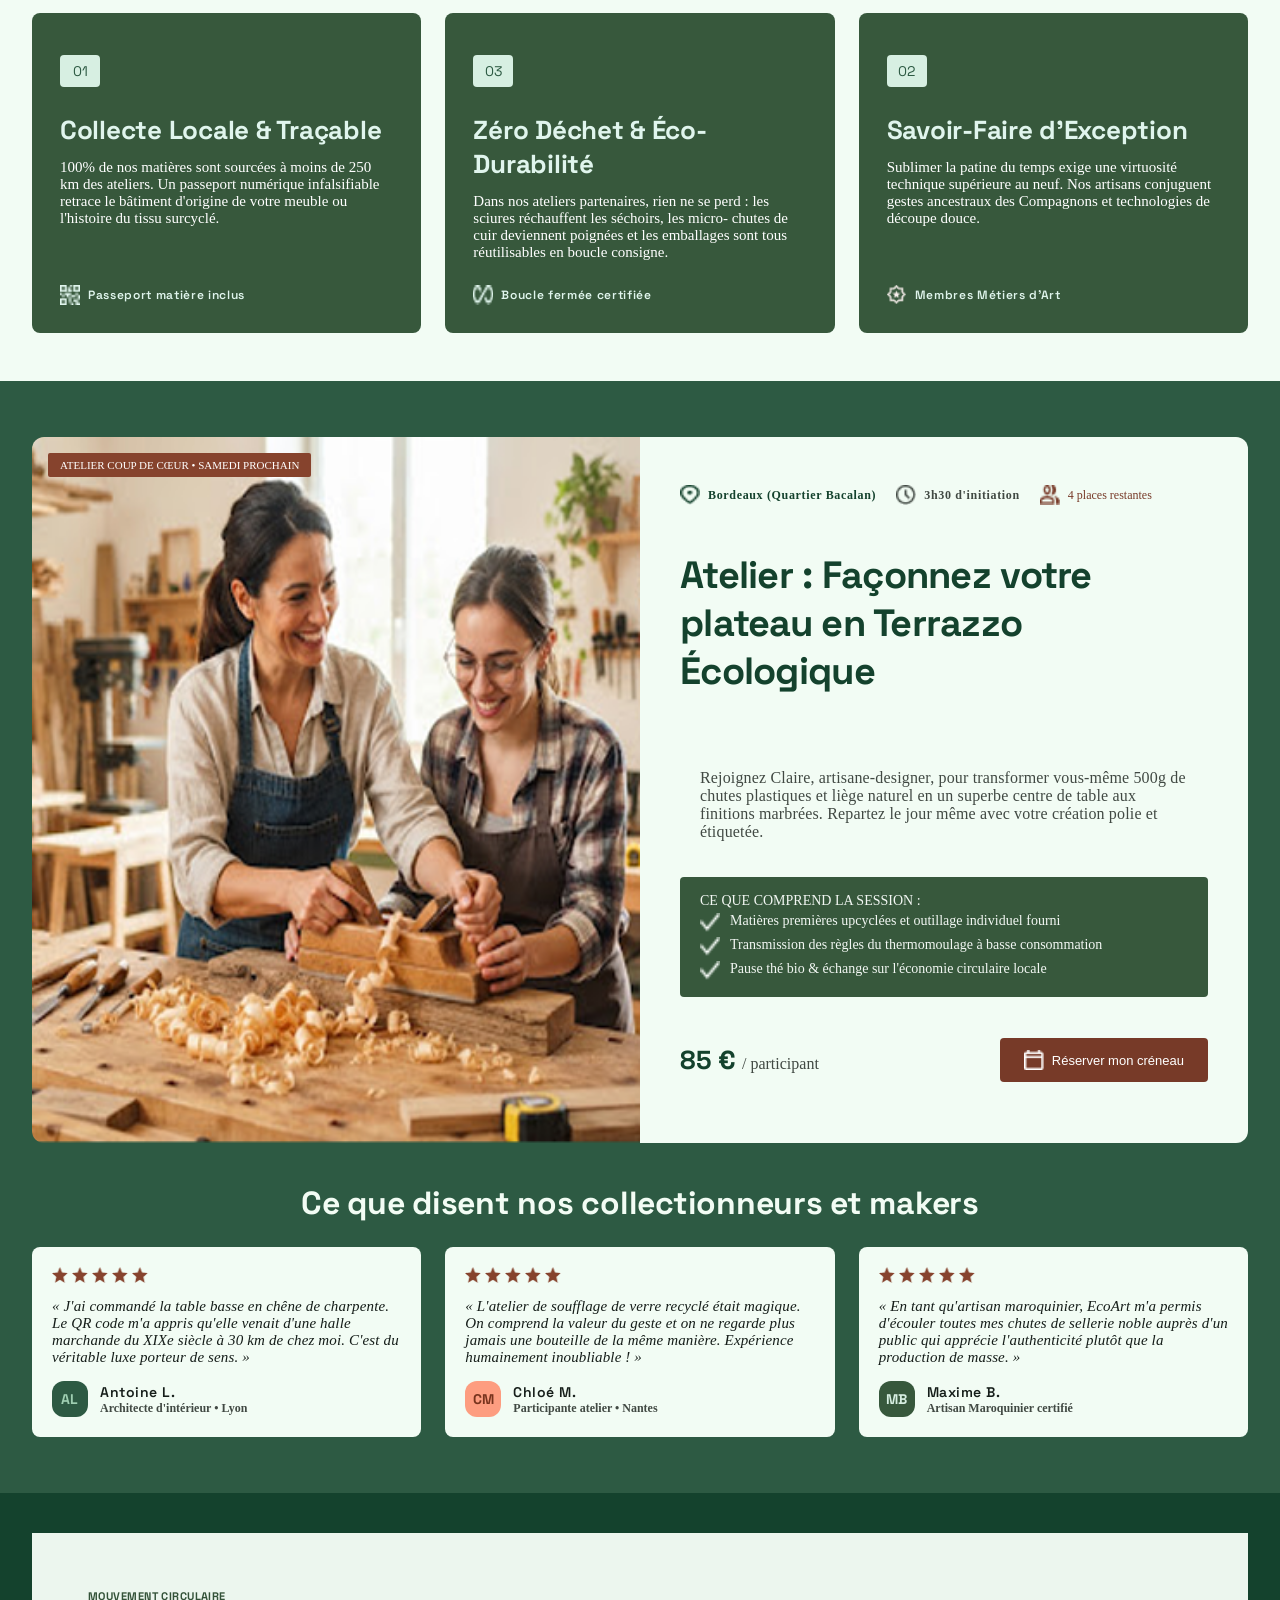
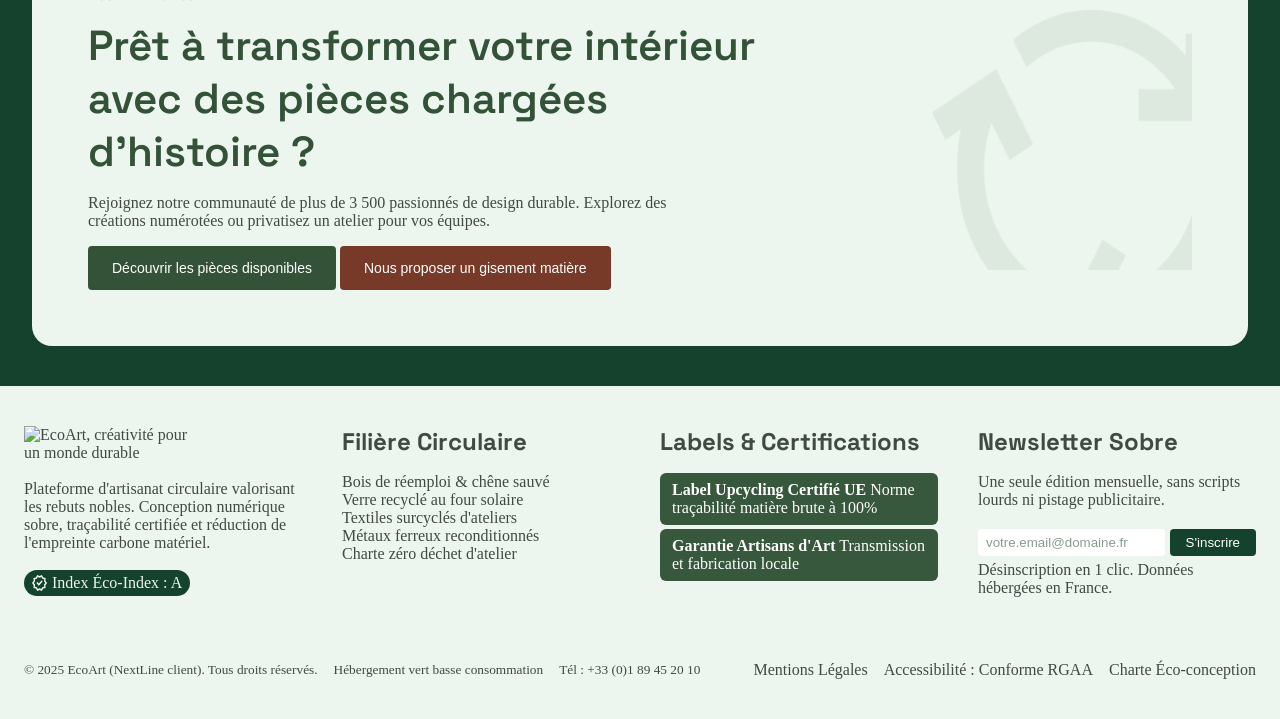
==== commit 0414f8a9: "Cherches a pusher" ====
--- a/index.html
+++ b/index.html
@@ -4,22 +4,44 @@
     <meta charset="UTF-8">
     <meta name="viewport" content="width=device-width, initial-scale=1.0">
     <title>EcoArt</title>
-    <link rel="icon" type="image/x-icon" href="./assets/icons/favicon.ico">
+<<<<<<< HEAD
+    <link rel="stylesheet" href="/css/variables.css">
+    <link rel="stylesheet" href="/css/styles.css">
+    <link rel="stylesheet" href="/css/responsive.css">
+    <link rel="stylesheet" href="/css/variables.css">
+<<<<<<< HEAD
+
+</head>
+<body>
+    <header>
+        <nav>
+            <ul>
+            <li><a href="index.html">Accueil</a></li>
+            <li><a href="produits.html">Catalogue</a></li>
+            <li><a href="services.html">Ateliers & Services</a></li>
+            <li><a href="artisans.html">Nos artisants</a></li>
+            <li><a href="contact.html">Impact & Contact</a></li>
+            </ul>
+        </nav>
+=======
+    <i class="fa-duotone fa-solid fa-bars"></i>
+=======
     <link rel="stylesheet" href="css/variables.css">
     <link rel="stylesheet" href="css/styles.css">
     <link rel="stylesheet" href="css/responsive.css">
     <link rel="preconnect" href="https://fonts.googleapis.com">
-    <link rel="preconnect" href="https://fonts.gstatic.com" crossorigin>
-    <link href="https://fonts.googleapis.com/css2?family=Space+Grotesk:wght@300..700&display=swap" rel="stylesheet">
-    <link rel="preconnect" href="https://fonts.googleapis.com">
-    <link rel="preconnect" href="https://fonts.gstatic.com" crossorigin>
-    <link href="https://fonts.googleapis.com/css2?family=Atkinson+Hyperlegible+Next:ital,wght@0,200..800;1,200..800&family=Space+Grotesk:wght@300..700&display=swap" rel="stylesheet">
+<link rel="preconnect" href="https://fonts.gstatic.com" crossorigin>
+<link href="https://fonts.googleapis.com/css2?family=Space+Grotesk:wght@300..700&display=swap" rel="stylesheet">
+<link rel="preconnect" href="https://fonts.googleapis.com">
+<link rel="preconnect" href="https://fonts.gstatic.com" crossorigin>
+<link href="https://fonts.googleapis.com/css2?family=Atkinson+Hyperlegible+Next:ital,wght@0,200..800;1,200..800&family=Space+Grotesk:wght@300..700&display=swap" rel="stylesheet">
+>>>>>>> develop
 </head>
 <body>
     <header class="header">
         <nav class="nav" >
             <a href="index.html" class="logo">
-                <img src="./assets/images/LogoEcoArt.png" alt="EcoArt, retour à l'accueil">
+                <img src="./assets/images/Logo EcoArt.png" alt="EcoArt, retour à l'accueil">
             </a>
 
             <input type="checkbox" id="toggle" class="toggle" >
@@ -42,7 +64,7 @@
         <h1>Donner une seconde vie aux matières, créer du beau pour demain.</h1>
         <div class="header-img">
             <div class="header-conteneur">
-                <img class="img-header" src="./assets/images/headerimg.png" alt="image d'une pièce de mobilier en bois et verre recyclé">
+                <img class="img-header" src="./assets/images/headerimg.png" alt="">
                 <div class="div-h23"> 
                     <h2 class="h2-head">PIÈCE SIGNATURE DU MOIS</h2>
                     <h3 class="h3-head">Console "Estran" • Chêne d'église & Verre
@@ -56,7 +78,7 @@
     
             </div>
             <div class="div-card-head">
-                <img class="icon-fleur" alt="green leaf" src="./assets/icons/war9akhawya.png">
+                <img class="icon-fleur" alt="icon" src="./assets/icons/war9akhawya.png">
                 <p class="phead">-82%</p>
                 <p id="p-head">Émissions de CO₂ par
                 rapport au neuf</p>
@@ -71,25 +93,25 @@
             <button class="explorer" type="button" onclick="location.href='produits.html'">Explorer le catalogue</button>
             </div>
             <div class="button-head">
-                <button class="participer" type="button" onclick="location.href='services.html'"><img src="./assets/icons/cle.png" alt="icon de marteau et tournevis">Participer à un atelier</button>
+                <button class="participer" type="button" onclick="location.href='services.html'"><img src="./assets/icons/cle.png" alt="">Participer à un atelier</button>
             </div>
         </section>
         <div class="paragraphs-head">
             <div>
-                <img src="./assets/icons/verified.png" alt="icon verifié"><p>Traçabilité 100% Locale</p>
+                <img src="./assets/icons/verified.png" alt="icon"><p>Traçabilité 100% Locale</p>
             </div>
             <div>
-                <img src="./assets/icons/verifie.png" alt="icon vérifié"><p>Label Upcycling Métiers d'Art</p>
+                <img src="./assets/icons/verifie.png" alt="icon"><p>Label Upcycling Métiers d'Art</p>
             </div>
             <div>
-                <img src="./assets/icons/recicle.png" alt="icon recyclage"><p>Circuits Courts Métropolitains</p>
+                <img src="./assets/icons/recicle.png" alt="icon"><p>Circuits Courts Métropolitains</p>
             </div>
         </div>
     </section>
     <section class="card-info-section">
         <div class="card-info">
             <div>
-                <img src="./assets/icons/reciclage.png" alt="icon recyclage">
+                <img src="./assets/icons/reciclage.png" alt="icon">
                 <p class="number">14,2 t</p>
             </div>
             
@@ -99,7 +121,7 @@
         <hr class="separation">
         <div class="card-info">
             <div>
-                <img src="./assets/icons/contact.png" alt="icon contact">
+                <img src="./assets/icons/contact.png" alt="icon">
                 <p class="number">42</p>
             </div>
             <p  class="text1">Artisans partenaires</p>
@@ -108,13 +130,14 @@
         <hr class="separation">
         <div class="card-info">
             <div>
-                <img src="./assets/icons/check.png" alt="icon check">
+                <img src="./assets/icons/check.png" alt="icon">
                 <p class="number">100%</p>
             </div>
             <p  class="text1">Pièces uniques ou ultra-courtes séries</p>
             <p class="text2">Chaque texture témoigne de l'histoire vivante de la matière</p>
         </div>
     </section>
+>>>>>>> develop
     </header>
     <article>
         <div class="article-head">
@@ -127,7 +150,7 @@
                 <div class="card1-texte">
                     <div id="card1-texte-head">
                         <div class="card1-texte-head">
-                            <img class="icon-card" src="./assets/icons/rajaaicon1.png" alt="icon bois de réemploi">
+                            <img class="icon-card" src="./assets/icons/rajaaicon1.png" alt="icon">
                             <p class="filiere">Filière 01</p>
                         </div>
                         <p class="gisement">Gisement : 4,8 T</p>
@@ -144,7 +167,7 @@
                 <div class="card1-texte">
                     <div id="card1-texte-head">
                         <div class="card1-texte-head">
-                            <img class="icon-card" src="./assets/icons/rajaaicon2.png" alt="icon tissus et lin">
+                            <img class="icon-card" src="./assets/icons/rajaaicon2.png" alt="icon">
                             <p class="filiere">Filière 02</p>
                         </div>
                         <p class="gisement">Gisement : 3,1 T</p>
@@ -156,13 +179,13 @@
 utilisés collectés auprès de filatures
 des Hauts-de-France.</p>
                 </div>
-                <img class="card-image" src="./assets/images/rajaa2.png" alt="image de tissus et lin surcyclés">
+                <img class="card-image" src="./assets/images/rajaa2.png" alt="">
             </div>
             <div class="card1">
                 <div class="card1-texte">
                     <div id="card1-texte-head">
                         <div class="card1-texte-head">
-                            <img class="icon-card" src="./assets/icons/rajaaicon3.png" alt="icon verre fused et soufflé">
+                            <img class="icon-card" src="./assets/icons/rajaaicon3.png" alt="icon">
                             <p class="filiere">Filière 03</p>
                         </div>
                         <p class="gisement">Gisement : 3,9 T</p>
@@ -173,13 +196,13 @@
 solaire pour créer des textures
 organiques bulleuses.</p>
                 </div>
-                <img class="card-image" src="./assets/images/rajaa3.png" alt="image de verre fused et soufflé">
+                <img class="card-image" src="./assets/images/rajaa3.png" alt="">
             </div>
             <div class="card1">
                 <div class="card1-texte">
                     <div id="card1-texte-head">
                         <div class="card1-texte-head">
-                            <img class="icon-card" src="./assets/icons/rajaaicon4.png" alt="icon plastique terrazzo">
+                            <img class="icon-card" src="./assets/icons/rajaaicon4.png" alt="icon">
                             <p class="filiere">Filière 04</p>
                         </div>
                         <p class="gisement">Gisement : 2,4 T</p>
@@ -190,7 +213,7 @@
 thermocompressés pour façonner des
 plateaux ultra-résistants et marbrés.</p>
                 </div>
-                <img class="card-image" src="./assets/images/rajaa4.png" alt="image de plastique terrazzo">
+                <img class="card-image" src="./assets/images/rajaa4.png" alt="">
             </div>
         </div>
     </article>
@@ -213,7 +236,7 @@
                             <p>-4,2 kg CO₂</p>
                         </div>
                     </div>
-                    <img class="card-image second-cards" src="./assets/images/rajaa5.png" alt=" image de lampe d'appoint en bois et lin">
+                    <img class="card-image second-cards" src="./assets/images/rajaa5.png" alt="">
                 </div>
                 <div class="card1-texte">
                     <p class="second-cards-text">Atelier Lumina • Rennes</p>
@@ -242,7 +265,7 @@
                             <p>-6,8 kg CO₂</p>
                         </div>
                     </div>
-                    <img class="card-image second-cards" src="./assets/images/rajaa6.png" alt="image de verre fused et soufflé">
+                    <img class="card-image second-cards" src="./assets/images/rajaa6.png" alt="">
                 </div>
                 <div class="card1-texte">
                     <p class="second-cards-text">Verrerie d'Éden • Biot</p>
@@ -271,7 +294,7 @@
                             <p>-3,1 kg CO₂</p>
                         </div>
                     </div>
-                    <img class="card-image second-cards" src="./assets/images/rajaa7.png" alt="image de plastique PEHD">
+                    <img class="card-image second-cards" src="./assets/images/rajaa7.png" alt="">
                 </div>
                 <div class="card1-texte">
                     <p class="second-cards-text">Atelier Re-Form • Lyon</p>
@@ -300,7 +323,7 @@
                             <p>-5,5 kg CO₂</p>
                         </div>
                     </div>
-                    <img class="card-image second-cards" src="./assets/images/sac.png" alt="image de voile et cuir surcyclés">
+                    <img class="card-image second-cards" src="./assets/images/sac.png" alt="">
                 </div>
                 <div class="card1-texte">
                     <p class="second-cards-text">Voilerie Sauvée • Lorient</p>
@@ -344,7 +367,7 @@
 d'origine de votre meuble ou l'histoire du tissu surcyclé.</p>
                 </div>
                 <div class="foot-card-second">
-                    <img src="./assets/icons/passport.png" alt="icon Qr code">
+                    <img src="./assets/icons/passport.png" alt="icon">
                     <p>Passeport matière inclus</p>
                 </div>
             </div>
@@ -362,7 +385,7 @@
 consigne.</p>
                 </div>
                 <div class="foot-card-second">
-                    <img src="./assets/icons/infini.png" alt="icon boucle infinie">
+                    <img src="./assets/icons/infini.png" alt="icon">
                     <p>Boucle fermée certifiée</p>
                 </div>
             </div>
@@ -379,7 +402,7 @@
 douce.</p>
                 </div>
                 <div class="foot-card-second">
-                    <img src="./assets/icons/njma.png" alt="icon membres des métiers d'art">
+                    <img src="./assets/icons/njma.png" alt="icon">
                     <p>Membres Métiers d'Art</p>
                 </div>
             </div>
@@ -387,21 +410,21 @@
     </section>
     <section class="atelier-cont">
         <div class="img-atelier">
-            <img class="atelier-image-img" src="./assets/images/rajaa9.png" alt="image d'un atelier de création de plateau en terrazzo écologique">
+            <img class="atelier-image-img" src="./assets/images/rajaa9.png" alt="">
             <p class="img-para-atelier">ATELIER COUP DE CŒUR • SAMEDI PROCHAIN</p>
         </div>
         <div class="text-atelier-div">
             <div class="text-atelier1">
                 <div class="p1-at-div">
-                    <img src="./assets/icons/place.png" alt="icon place">
+                    <img src="./assets/icons/place.png" alt="icon">
                     <p class="p1-at">Bordeaux (Quartier Bacalan)</p>
                 </div>
                 <div class="p1-at-div">
-                    <img src="./assets/icons/time.png" alt="icon horloge">
+                    <img src="./assets/icons/time.png" alt="icon">
                     <p class="p2-at">3h30 d'initiation</p>
                 </div>
                 <div class="p1-at-div">
-                    <img src="./assets/icons/person.png" alt="icon personne">
+                    <img src="./assets/icons/person.png" alt="icon">
                     <p class="p3-at">4 places restantes</p>
                 </div>
             </div>
@@ -419,15 +442,15 @@
             <div class="text-atelier4">
                 <p>CE QUE COMPREND LA SESSION :</p>
                 <div>
-                    <img src="./assets/icons/Container.png" alt="icon check">
+                    <img src="./assets/icons/Container.png" alt="">
                     <p>Matières premières upcyclées et outillage individuel fourni</p>
                 </div>
                 <div>
-                    <img src="./assets/icons/Container.png" alt="icon check">
+                    <img src="./assets/icons/Container.png" alt="">
                     <p>Transmission des règles du thermomoulage à basse consommation</p>
                 </div>
                 <div>
-                    <img src="./assets/icons/Container.png" alt="icon check">
+                    <img src="./assets/icons/Container.png" alt="">
                     <p>Pause thé bio & échange sur l'économie circulaire locale</p>
                 </div>
             </div>
@@ -437,7 +460,7 @@
                     <p class="at5-division-p2">/ participant</p>
                 </div>
                 <button type="button" onclick="location.href='services.html'">
-                    <img src="./assets/icons/reserv.png" alt="icon reservation">
+                    <img src="./assets/icons/reserv.png" alt="icon">
                     <p>Réserver mon créneau</p>
                 </button>
             </div>
@@ -451,11 +474,11 @@
         <div class="cards-makers">
             <div class="card-make">
                 <div class="etoile-div">
-                    <img src="./assets/icons/najm.png" alt="icon étoile">
-                    <img src="./assets/icons/najm.png" alt="icon étoile">
-                    <img src="./assets/icons/najm.png" alt="icon étoile">
-                    <img src="./assets/icons/najm.png" alt="icon étoile">
-                    <img src="./assets/icons/najm.png" alt="icon étoile">
+                    <img src="./assets/icons/najm.png" alt="icon">
+                    <img src="./assets/icons/najm.png" alt="icon">
+                    <img src="./assets/icons/najm.png" alt="icon">
+                    <img src="./assets/icons/najm.png" alt="icon">
+                    <img src="./assets/icons/najm.png" alt="icon">
                 </div>
                 <p class="etoile-para">
                     « J'ai commandé la table basse en chêne de
@@ -473,11 +496,11 @@
             </div>
             <div class="card-make">
                 <div class="etoile-div">
-                    <img src="./assets/icons/najm.png" alt="icon étoile">
-                    <img src="./assets/icons/najm.png" alt="icon étoile">
-                    <img src="./assets/icons/najm.png" alt="icon étoile">
-                    <img src="./assets/icons/najm.png" alt="icon étoile">
-                    <img src="./assets/icons/najm.png" alt="icon étoile">
+                    <img src="./assets/icons/najm.png" alt="icon">
+                    <img src="./assets/icons/najm.png" alt="icon">
+                    <img src="./assets/icons/najm.png" alt="icon">
+                    <img src="./assets/icons/najm.png" alt="icon">
+                    <img src="./assets/icons/najm.png" alt="icon">
                 </div>
                 <p class="etoile-para">
                     « L'atelier de soufflage de verre recyclé
@@ -498,11 +521,11 @@
             </div>
             <div class="card-make">
                 <div class="etoile-div">
-                    <img src="./assets/icons/najm.png" alt="icon étoile">
-                    <img src="./assets/icons/najm.png" alt="icon étoile">
-                    <img src="./assets/icons/najm.png" alt="icon étoile">
-                    <img src="./assets/icons/najm.png" alt="icon étoile">
-                    <img src="./assets/icons/najm.png" alt="icon étoile">
+                    <img src="./assets/icons/najm.png" alt="icon">
+                    <img src="./assets/icons/najm.png" alt="icon">
+                    <img src="./assets/icons/najm.png" alt="icon">
+                    <img src="./assets/icons/najm.png" alt="icon">
+                    <img src="./assets/icons/najm.png" alt="icon">
                 </div>
                 <p class="etoile-para">
                     « En tant qu'artisan maroquinier,
@@ -525,7 +548,7 @@
     </section>
 
     <section class="cta">
-        <img class="cta-deco" src="./assets/icons/Icon(14).png" alt="circular movement icon representing circular economy">
+        <img class="cta-deco" src="./assets/icons/Icon (14).png" alt="">
         <h2 class="cta-titre">Prêt à transformer votre intérieur avec des pièces chargées d'histoire ?</h2>
         <p class="cta-para">Rejoignez notre communauté de plus de 3 500 passionnés de design durable. Explorez des créations numérotées ou privatisez un atelier pour vos équipes.</p>
         <p class="cta-label">MOUVEMENT CIRCULAIRE</p>
@@ -538,7 +561,7 @@
         <div class="container">
             <div class="brand">
                 <a href="index.html" class="footer-logo">
-                    <img src="assets/images/LogoEcoArt.png" alt="EcoArt, créativité pour un monde durable">
+                    <img src="assets/images/Logo EcoArt.png" alt="EcoArt, créativité pour un monde durable">
                 </a>
                 <div class="index-eco">
                     <p>Plateforme d'artisanat circulaire valorisant
--- a/css/styles.css
+++ b/css/styles.css
@@ -1,3 +1,5 @@
+<<<<<<< HEAD
+=======
 * {
     box-sizing: border-box;
 }
@@ -3796,4 +3798,5 @@
     text-decoration: underline;
     cursor: pointer;
     color: var(--raw-green-900);
-}+}
+>>>>>>> develop
--- a/css/styles.css
+++ b/css/styles.css
@@ -1,3 +1,5 @@
+<<<<<<< HEAD
+=======
 * {
     box-sizing: border-box;
 }
@@ -3796,4 +3798,5 @@
     text-decoration: underline;
     cursor: pointer;
     color: var(--raw-green-900);
-}+}
+>>>>>>> develop
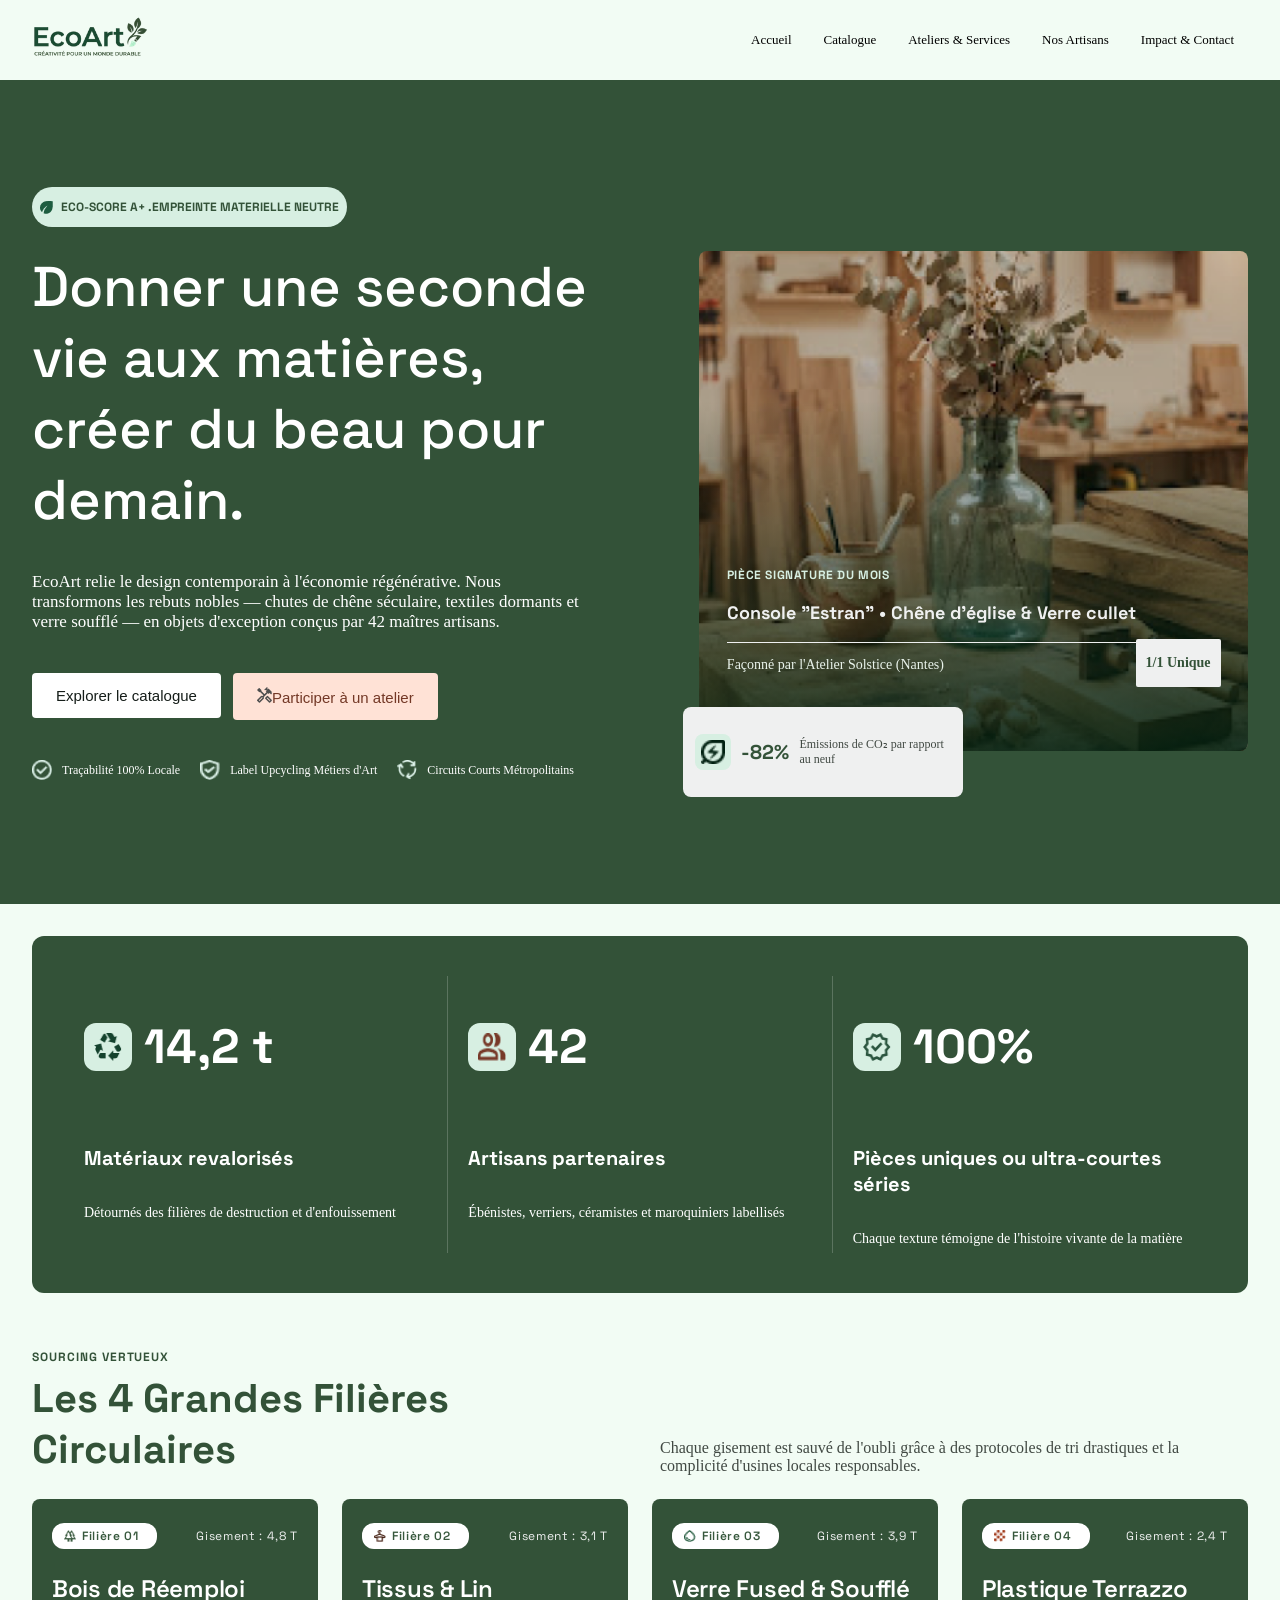
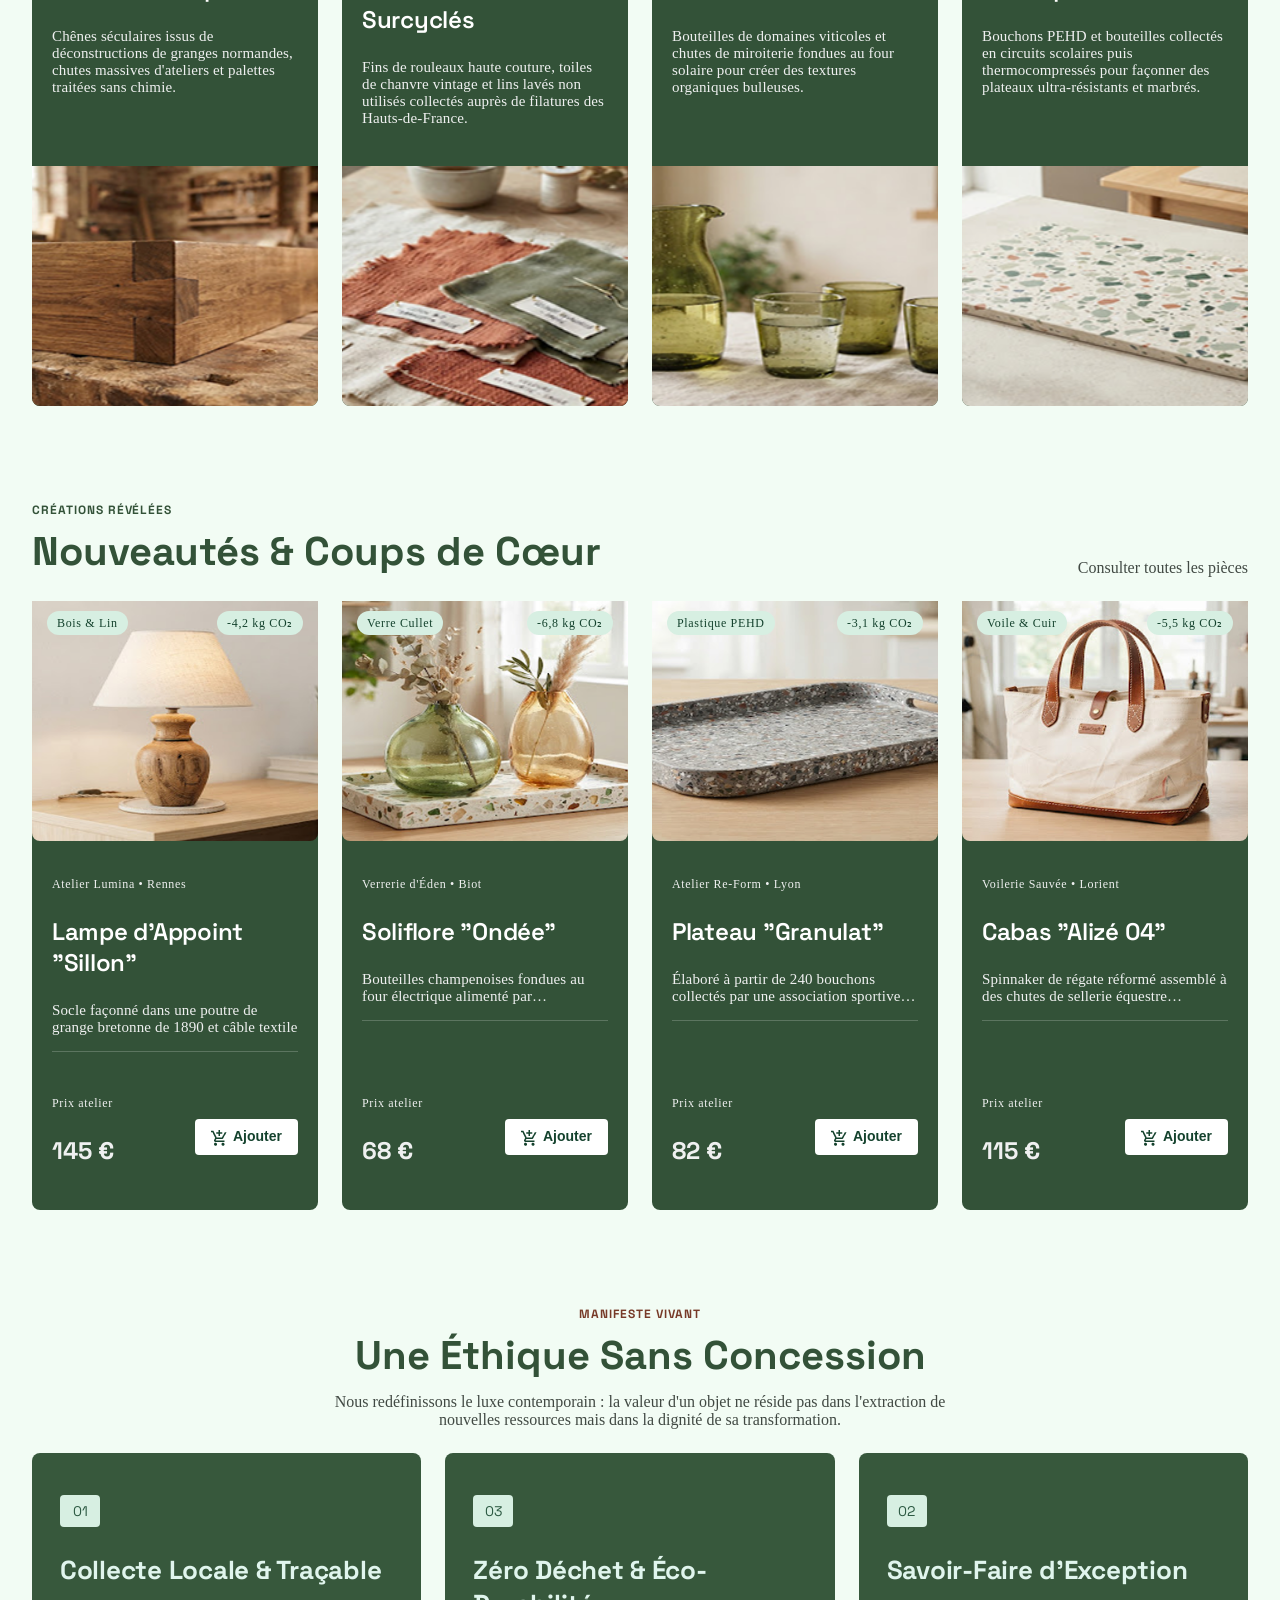
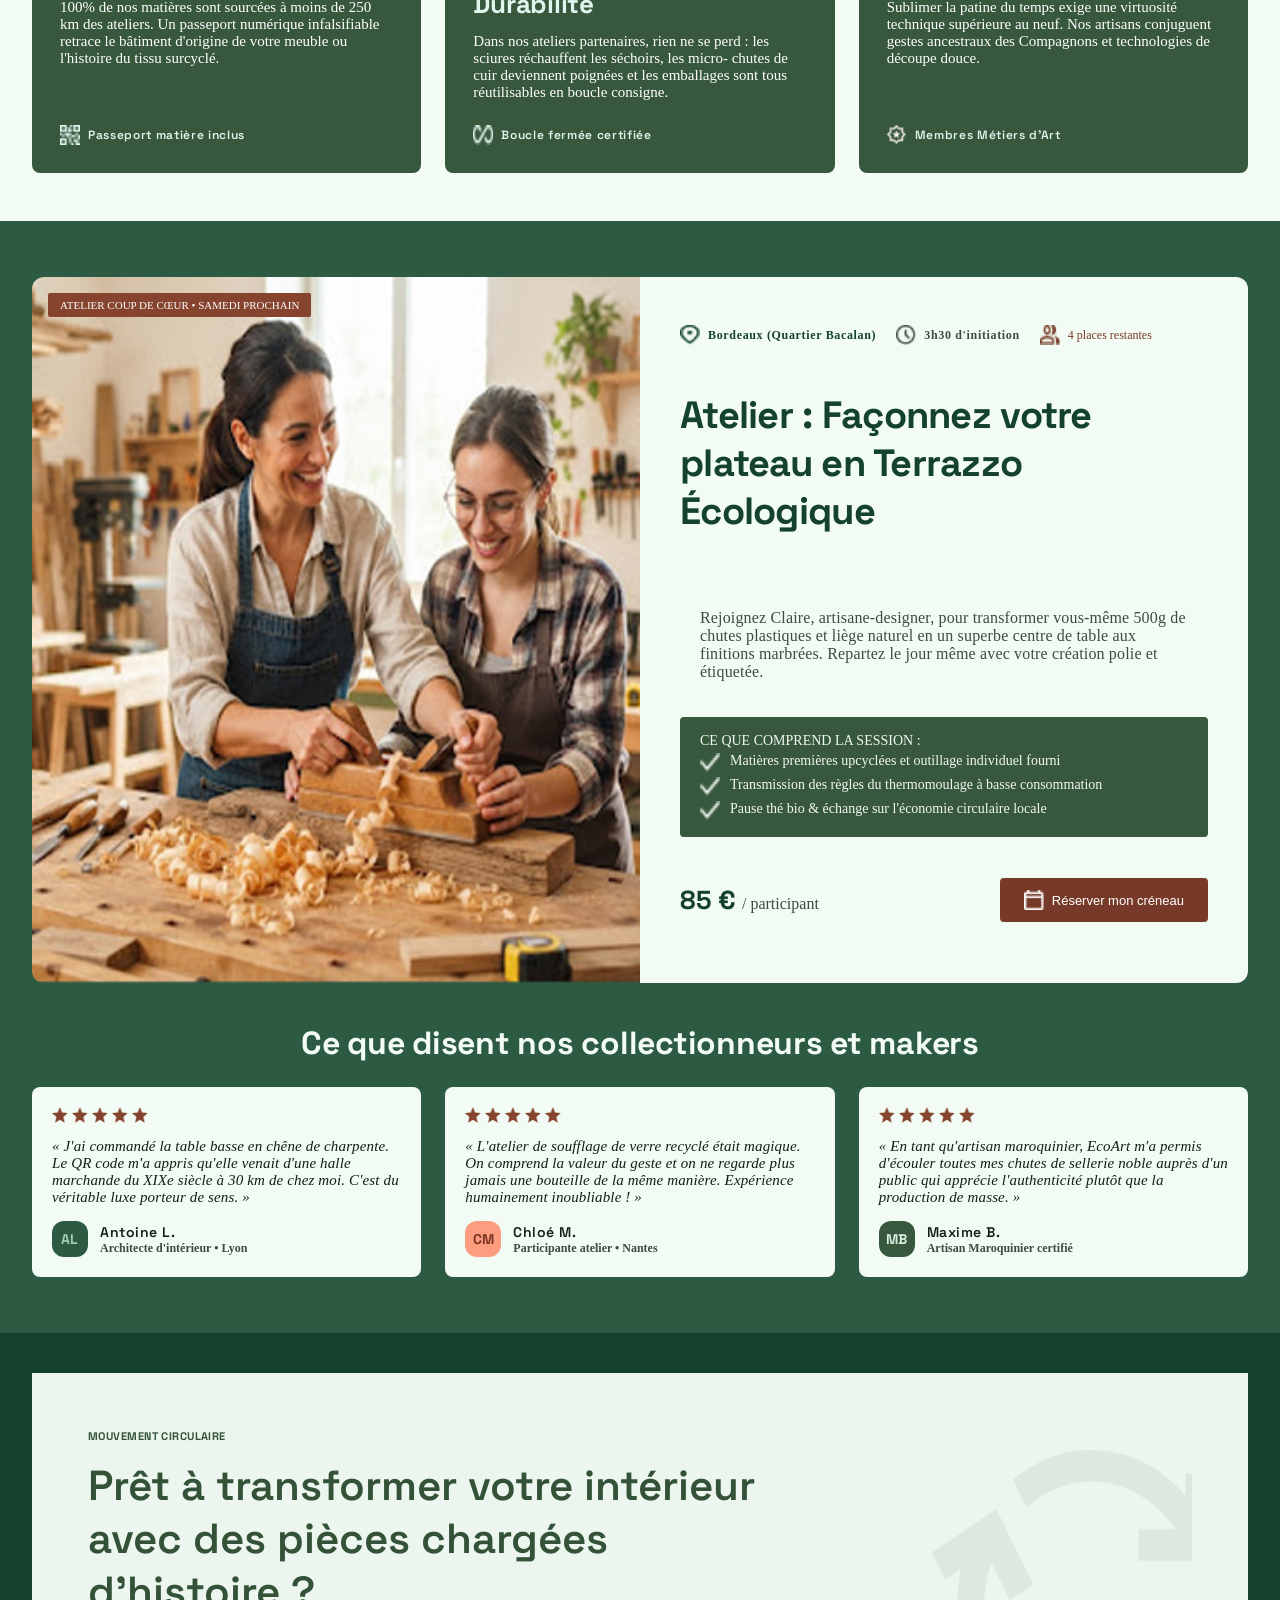
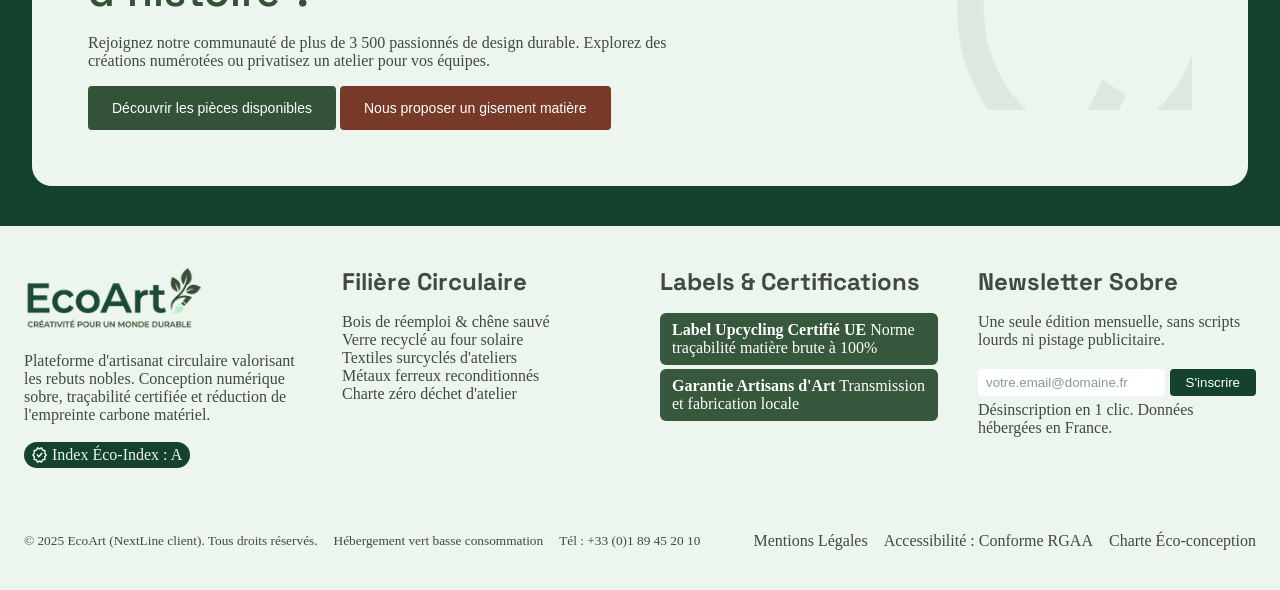
==== commit 9706e2e9: "Push my contact page" ====
--- a/index.html
+++ b/index.html
@@ -4,44 +4,22 @@
     <meta charset="UTF-8">
     <meta name="viewport" content="width=device-width, initial-scale=1.0">
     <title>EcoArt</title>
-<<<<<<< HEAD
-    <link rel="stylesheet" href="/css/variables.css">
-    <link rel="stylesheet" href="/css/styles.css">
-    <link rel="stylesheet" href="/css/responsive.css">
-    <link rel="stylesheet" href="/css/variables.css">
-<<<<<<< HEAD
-
-</head>
-<body>
-    <header>
-        <nav>
-            <ul>
-            <li><a href="index.html">Accueil</a></li>
-            <li><a href="produits.html">Catalogue</a></li>
-            <li><a href="services.html">Ateliers & Services</a></li>
-            <li><a href="artisans.html">Nos artisants</a></li>
-            <li><a href="contact.html">Impact & Contact</a></li>
-            </ul>
-        </nav>
-=======
-    <i class="fa-duotone fa-solid fa-bars"></i>
-=======
+    <link rel="icon" type="image/x-icon" href="./assets/icons/favicon.ico">
     <link rel="stylesheet" href="css/variables.css">
     <link rel="stylesheet" href="css/styles.css">
     <link rel="stylesheet" href="css/responsive.css">
     <link rel="preconnect" href="https://fonts.googleapis.com">
-<link rel="preconnect" href="https://fonts.gstatic.com" crossorigin>
-<link href="https://fonts.googleapis.com/css2?family=Space+Grotesk:wght@300..700&display=swap" rel="stylesheet">
-<link rel="preconnect" href="https://fonts.googleapis.com">
-<link rel="preconnect" href="https://fonts.gstatic.com" crossorigin>
-<link href="https://fonts.googleapis.com/css2?family=Atkinson+Hyperlegible+Next:ital,wght@0,200..800;1,200..800&family=Space+Grotesk:wght@300..700&display=swap" rel="stylesheet">
->>>>>>> develop
+    <link rel="preconnect" href="https://fonts.gstatic.com" crossorigin>
+    <link href="https://fonts.googleapis.com/css2?family=Space+Grotesk:wght@300..700&display=swap" rel="stylesheet">
+    <link rel="preconnect" href="https://fonts.googleapis.com">
+    <link rel="preconnect" href="https://fonts.gstatic.com" crossorigin>
+    <link href="https://fonts.googleapis.com/css2?family=Atkinson+Hyperlegible+Next:ital,wght@0,200..800;1,200..800&family=Space+Grotesk:wght@300..700&display=swap" rel="stylesheet">
 </head>
 <body>
     <header class="header">
         <nav class="nav" >
             <a href="index.html" class="logo">
-                <img src="./assets/images/Logo EcoArt.png" alt="EcoArt, retour à l'accueil">
+                <img src="./assets/images/LogoEcoArt.png" alt="EcoArt, retour à l'accueil">
             </a>
 
             <input type="checkbox" id="toggle" class="toggle" >
@@ -64,7 +42,7 @@
         <h1>Donner une seconde vie aux matières, créer du beau pour demain.</h1>
         <div class="header-img">
             <div class="header-conteneur">
-                <img class="img-header" src="./assets/images/headerimg.png" alt="">
+                <img class="img-header" src="./assets/images/headerimg.png" alt="image d'une pièce de mobilier en bois et verre recyclé">
                 <div class="div-h23"> 
                     <h2 class="h2-head">PIÈCE SIGNATURE DU MOIS</h2>
                     <h3 class="h3-head">Console "Estran" • Chêne d'église & Verre
@@ -78,7 +56,7 @@
     
             </div>
             <div class="div-card-head">
-                <img class="icon-fleur" alt="icon" src="./assets/icons/war9akhawya.png">
+                <img class="icon-fleur" alt="green leaf" src="./assets/icons/war9akhawya.png">
                 <p class="phead">-82%</p>
                 <p id="p-head">Émissions de CO₂ par
                 rapport au neuf</p>
@@ -90,28 +68,28 @@
         </div>
         <section class="container-button">
             <div class="button-head">
-            <button class="explorer" type="button" onclick="location.href='produits.html'">Explorer le catalogue</button>
+            <button class="explorer" type="button" ><a href="produits.html">Explorer le catalogue</a></button>
             </div>
             <div class="button-head">
-                <button class="participer" type="button" onclick="location.href='services.html'"><img src="./assets/icons/cle.png" alt="">Participer à un atelier</button>
+                <button class="participer" type="button"><img src="./assets/icons/cle.png" alt="icon de marteau et tournevis"><a href="services.html">Participer à un atelier</a></button>
             </div>
         </section>
         <div class="paragraphs-head">
             <div>
-                <img src="./assets/icons/verified.png" alt="icon"><p>Traçabilité 100% Locale</p>
+                <img src="./assets/icons/verified.png" alt="icon verifié"><p>Traçabilité 100% Locale</p>
             </div>
             <div>
-                <img src="./assets/icons/verifie.png" alt="icon"><p>Label Upcycling Métiers d'Art</p>
+                <img src="./assets/icons/verifie.png" alt="icon vérifié"><p>Label Upcycling Métiers d'Art</p>
             </div>
             <div>
-                <img src="./assets/icons/recicle.png" alt="icon"><p>Circuits Courts Métropolitains</p>
+                <img src="./assets/icons/recicle.png" alt="icon recyclage"><p>Circuits Courts Métropolitains</p>
             </div>
         </div>
     </section>
     <section class="card-info-section">
         <div class="card-info">
             <div>
-                <img src="./assets/icons/reciclage.png" alt="icon">
+                <img src="./assets/icons/reciclage.png" alt="icon recyclage">
                 <p class="number">14,2 t</p>
             </div>
             
@@ -121,7 +99,7 @@
         <hr class="separation">
         <div class="card-info">
             <div>
-                <img src="./assets/icons/contact.png" alt="icon">
+                <img src="./assets/icons/contact.png" alt="icon contact">
                 <p class="number">42</p>
             </div>
             <p  class="text1">Artisans partenaires</p>
@@ -130,14 +108,13 @@
         <hr class="separation">
         <div class="card-info">
             <div>
-                <img src="./assets/icons/check.png" alt="icon">
+                <img src="./assets/icons/check.png" alt="icon check">
                 <p class="number">100%</p>
             </div>
             <p  class="text1">Pièces uniques ou ultra-courtes séries</p>
             <p class="text2">Chaque texture témoigne de l'histoire vivante de la matière</p>
         </div>
     </section>
->>>>>>> develop
     </header>
     <article>
         <div class="article-head">
@@ -150,7 +127,7 @@
                 <div class="card1-texte">
                     <div id="card1-texte-head">
                         <div class="card1-texte-head">
-                            <img class="icon-card" src="./assets/icons/rajaaicon1.png" alt="icon">
+                            <img class="icon-card" src="./assets/icons/rajaaicon1.png" alt="icon bois de réemploi">
                             <p class="filiere">Filière 01</p>
                         </div>
                         <p class="gisement">Gisement : 4,8 T</p>
@@ -167,7 +144,7 @@
                 <div class="card1-texte">
                     <div id="card1-texte-head">
                         <div class="card1-texte-head">
-                            <img class="icon-card" src="./assets/icons/rajaaicon2.png" alt="icon">
+                            <img class="icon-card" src="./assets/icons/rajaaicon2.png" alt="icon tissus et lin">
                             <p class="filiere">Filière 02</p>
                         </div>
                         <p class="gisement">Gisement : 3,1 T</p>
@@ -179,13 +156,13 @@
 utilisés collectés auprès de filatures
 des Hauts-de-France.</p>
                 </div>
-                <img class="card-image" src="./assets/images/rajaa2.png" alt="">
+                <img class="card-image" src="./assets/images/rajaa2.png" alt="image de tissus et lin surcyclés">
             </div>
             <div class="card1">
                 <div class="card1-texte">
                     <div id="card1-texte-head">
                         <div class="card1-texte-head">
-                            <img class="icon-card" src="./assets/icons/rajaaicon3.png" alt="icon">
+                            <img class="icon-card" src="./assets/icons/rajaaicon3.png" alt="icon verre fused et soufflé">
                             <p class="filiere">Filière 03</p>
                         </div>
                         <p class="gisement">Gisement : 3,9 T</p>
@@ -196,13 +173,13 @@
 solaire pour créer des textures
 organiques bulleuses.</p>
                 </div>
-                <img class="card-image" src="./assets/images/rajaa3.png" alt="">
+                <img class="card-image" src="./assets/images/rajaa3.png" alt="image de verre fused et soufflé">
             </div>
             <div class="card1">
                 <div class="card1-texte">
                     <div id="card1-texte-head">
                         <div class="card1-texte-head">
-                            <img class="icon-card" src="./assets/icons/rajaaicon4.png" alt="icon">
+                            <img class="icon-card" src="./assets/icons/rajaaicon4.png" alt="icon plastique terrazzo">
                             <p class="filiere">Filière 04</p>
                         </div>
                         <p class="gisement">Gisement : 2,4 T</p>
@@ -213,7 +190,7 @@
 thermocompressés pour façonner des
 plateaux ultra-résistants et marbrés.</p>
                 </div>
-                <img class="card-image" src="./assets/images/rajaa4.png" alt="">
+                <img class="card-image" src="./assets/images/rajaa4.png" alt="image de plastique terrazzo">
             </div>
         </div>
     </article>
@@ -236,7 +213,7 @@
                             <p>-4,2 kg CO₂</p>
                         </div>
                     </div>
-                    <img class="card-image second-cards" src="./assets/images/rajaa5.png" alt="">
+                    <img class="card-image second-cards" src="./assets/images/rajaa5.png" alt=" image de lampe d'appoint en bois et lin">
                 </div>
                 <div class="card1-texte">
                     <p class="second-cards-text">Atelier Lumina • Rennes</p>
@@ -250,8 +227,8 @@
                         <p class="price-prix">Prix atelier</p>
                         <p class="taman">145 €</p>
                     </div>
-                    <button class="button-price-card" onclick="location.href='produits.html'">
-                        <img alt="icon" src="./assets/icons/second1.png">Ajouter
+                    <button class="button-price-card" >
+                        <img alt="icon" src="./assets/icons/second1.png"><a href="produits.html">Ajouter</a>
                     </button>
                 </div>
             </div>
@@ -265,7 +242,7 @@
                             <p>-6,8 kg CO₂</p>
                         </div>
                     </div>
-                    <img class="card-image second-cards" src="./assets/images/rajaa6.png" alt="">
+                    <img class="card-image second-cards" src="./assets/images/rajaa6.png" alt="image de verre fused et soufflé">
                 </div>
                 <div class="card1-texte">
                     <p class="second-cards-text">Verrerie d'Éden • Biot</p>
@@ -279,8 +256,8 @@
                         <p class="price-prix">Prix atelier</p>
                         <p class="taman">68 €</p>
                     </div>
-                    <button class="button-price-card" onclick="location.href='produits.html'">
-                        <img alt="icon" src="./assets/icons/second1.png">Ajouter
+                    <button class="button-price-card" >
+                        <img alt="icon" src="./assets/icons/second1.png"><a href="produits.html">Ajouter</a>
                     </button>
                 </div>
             </div>
@@ -294,7 +271,7 @@
                             <p>-3,1 kg CO₂</p>
                         </div>
                     </div>
-                    <img class="card-image second-cards" src="./assets/images/rajaa7.png" alt="">
+                    <img class="card-image second-cards" src="./assets/images/rajaa7.png" alt="image de plastique PEHD">
                 </div>
                 <div class="card1-texte">
                     <p class="second-cards-text">Atelier Re-Form • Lyon</p>
@@ -308,8 +285,8 @@
                         <p class="price-prix">Prix atelier</p>
                         <p class="taman">82 €</p>
                     </div>
-                    <button class="button-price-card" onclick="location.href='produits.html'">
-                        <img alt="icon" src="./assets/icons/second1.png">Ajouter
+                    <button class="button-price-card" >
+                        <img alt="icon" src="./assets/icons/second1.png"><a href="produits.html">Ajouter</a>
                     </button>
                 </div>
             </div>
@@ -323,7 +300,7 @@
                             <p>-5,5 kg CO₂</p>
                         </div>
                     </div>
-                    <img class="card-image second-cards" src="./assets/images/sac.png" alt="">
+                    <img class="card-image second-cards" src="./assets/images/sac.png" alt="image de voile et cuir surcyclés">
                 </div>
                 <div class="card1-texte">
                     <p class="second-cards-text">Voilerie Sauvée • Lorient</p>
@@ -337,8 +314,8 @@
                         <p class="price-prix">Prix atelier</p>
                         <p class="taman">115 €</p>
                     </div>
-                    <button class="button-price-card" onclick="location.href='produits.html'">
-                        <img alt="icon" src="./assets/icons/second1.png">Ajouter
+                    <button class="button-price-card" >
+                        <img alt="icon" src="./assets/icons/second1.png"><a href="produits.html">Ajouter</a>
                     </button>
                 </div>
             </div>
@@ -367,7 +344,7 @@
 d'origine de votre meuble ou l'histoire du tissu surcyclé.</p>
                 </div>
                 <div class="foot-card-second">
-                    <img src="./assets/icons/passport.png" alt="icon">
+                    <img src="./assets/icons/passport.png" alt="icon Qr code">
                     <p>Passeport matière inclus</p>
                 </div>
             </div>
@@ -385,7 +362,7 @@
 consigne.</p>
                 </div>
                 <div class="foot-card-second">
-                    <img src="./assets/icons/infini.png" alt="icon">
+                    <img src="./assets/icons/infini.png" alt="icon boucle infinie">
                     <p>Boucle fermée certifiée</p>
                 </div>
             </div>
@@ -402,7 +379,7 @@
 douce.</p>
                 </div>
                 <div class="foot-card-second">
-                    <img src="./assets/icons/njma.png" alt="icon">
+                    <img src="./assets/icons/njma.png" alt="icon membres des métiers d'art">
                     <p>Membres Métiers d'Art</p>
                 </div>
             </div>
@@ -410,21 +387,21 @@
     </section>
     <section class="atelier-cont">
         <div class="img-atelier">
-            <img class="atelier-image-img" src="./assets/images/rajaa9.png" alt="">
+            <img class="atelier-image-img" src="./assets/images/rajaa9.png" alt="image d'un atelier de création de plateau en terrazzo écologique">
             <p class="img-para-atelier">ATELIER COUP DE CŒUR • SAMEDI PROCHAIN</p>
         </div>
         <div class="text-atelier-div">
             <div class="text-atelier1">
                 <div class="p1-at-div">
-                    <img src="./assets/icons/place.png" alt="icon">
+                    <img src="./assets/icons/place.png" alt="icon place">
                     <p class="p1-at">Bordeaux (Quartier Bacalan)</p>
                 </div>
                 <div class="p1-at-div">
-                    <img src="./assets/icons/time.png" alt="icon">
+                    <img src="./assets/icons/time.png" alt="icon horloge">
                     <p class="p2-at">3h30 d'initiation</p>
                 </div>
                 <div class="p1-at-div">
-                    <img src="./assets/icons/person.png" alt="icon">
+                    <img src="./assets/icons/person.png" alt="icon personne">
                     <p class="p3-at">4 places restantes</p>
                 </div>
             </div>
@@ -442,15 +419,15 @@
             <div class="text-atelier4">
                 <p>CE QUE COMPREND LA SESSION :</p>
                 <div>
-                    <img src="./assets/icons/Container.png" alt="">
+                    <img src="./assets/icons/Container.png" alt="icon check">
                     <p>Matières premières upcyclées et outillage individuel fourni</p>
                 </div>
                 <div>
-                    <img src="./assets/icons/Container.png" alt="">
+                    <img src="./assets/icons/Container.png" alt="icon check">
                     <p>Transmission des règles du thermomoulage à basse consommation</p>
                 </div>
                 <div>
-                    <img src="./assets/icons/Container.png" alt="">
+                    <img src="./assets/icons/Container.png" alt="icon check">
                     <p>Pause thé bio & échange sur l'économie circulaire locale</p>
                 </div>
             </div>
@@ -459,9 +436,9 @@
                     <p class="at5-division-p">85 €</p>
                     <p class="at5-division-p2">/ participant</p>
                 </div>
-                <button type="button" onclick="location.href='services.html'">
-                    <img src="./assets/icons/reserv.png" alt="icon">
-                    <p>Réserver mon créneau</p>
+                <button type="button" ">
+                    <img src="./assets/icons/reserv.png" alt="icon reservation">
+                    <p><a href="services.html">Réserver mon créneau</a></p>
                 </button>
             </div>
         </div>
@@ -474,11 +451,11 @@
         <div class="cards-makers">
             <div class="card-make">
                 <div class="etoile-div">
-                    <img src="./assets/icons/najm.png" alt="icon">
-                    <img src="./assets/icons/najm.png" alt="icon">
-                    <img src="./assets/icons/najm.png" alt="icon">
-                    <img src="./assets/icons/najm.png" alt="icon">
-                    <img src="./assets/icons/najm.png" alt="icon">
+                    <img src="./assets/icons/najm.png" alt="icon étoile">
+                    <img src="./assets/icons/najm.png" alt="icon étoile">
+                    <img src="./assets/icons/najm.png" alt="icon étoile">
+                    <img src="./assets/icons/najm.png" alt="icon étoile">
+                    <img src="./assets/icons/najm.png" alt="icon étoile">
                 </div>
                 <p class="etoile-para">
                     « J'ai commandé la table basse en chêne de
@@ -496,11 +473,11 @@
             </div>
             <div class="card-make">
                 <div class="etoile-div">
-                    <img src="./assets/icons/najm.png" alt="icon">
-                    <img src="./assets/icons/najm.png" alt="icon">
-                    <img src="./assets/icons/najm.png" alt="icon">
-                    <img src="./assets/icons/najm.png" alt="icon">
-                    <img src="./assets/icons/najm.png" alt="icon">
+                    <img src="./assets/icons/najm.png" alt="icon étoile">
+                    <img src="./assets/icons/najm.png" alt="icon étoile">
+                    <img src="./assets/icons/najm.png" alt="icon étoile">
+                    <img src="./assets/icons/najm.png" alt="icon étoile">
+                    <img src="./assets/icons/najm.png" alt="icon étoile">
                 </div>
                 <p class="etoile-para">
                     « L'atelier de soufflage de verre recyclé
@@ -521,11 +498,11 @@
             </div>
             <div class="card-make">
                 <div class="etoile-div">
-                    <img src="./assets/icons/najm.png" alt="icon">
-                    <img src="./assets/icons/najm.png" alt="icon">
-                    <img src="./assets/icons/najm.png" alt="icon">
-                    <img src="./assets/icons/najm.png" alt="icon">
-                    <img src="./assets/icons/najm.png" alt="icon">
+                    <img src="./assets/icons/najm.png" alt="icon étoile">
+                    <img src="./assets/icons/najm.png" alt="icon étoile">
+                    <img src="./assets/icons/najm.png" alt="icon étoile">
+                    <img src="./assets/icons/najm.png" alt="icon étoile">
+                    <img src="./assets/icons/najm.png" alt="icon étoile">
                 </div>
                 <p class="etoile-para">
                     « En tant qu'artisan maroquinier,
@@ -548,20 +525,24 @@
     </section>
 
     <section class="cta">
-        <img class="cta-deco" src="./assets/icons/Icon (14).png" alt="">
+        <img class="cta-deco" src="./assets/icons/Icon(14).png" alt="circular movement icon representing circular economy">
         <h2 class="cta-titre">Prêt à transformer votre intérieur avec des pièces chargées d'histoire ?</h2>
         <p class="cta-para">Rejoignez notre communauté de plus de 3 500 passionnés de design durable. Explorez des créations numérotées ou privatisez un atelier pour vos équipes.</p>
         <p class="cta-label">MOUVEMENT CIRCULAIRE</p>
         <div class="buttons-cont">
-            <button class="cta-btn1" type="button" onclick="location.href='produits.html'">Découvrir les pièces disponibles</button>
-        <button class="cta-btn2" type="button" onclick="location.href='contact.html'">Nous proposer un gisement matière</button>
+            <button class="cta-btn1" type="button" >
+                <a href="produits.html">Découvrir les pièces disponibles</a>
+            </button>
+            <button class="cta-btn2" type="button">
+                <a href="contact.html">Nous proposer un gisement matière</a>
+            </button>
         </div>
     </section>
     <footer>
         <div class="container">
             <div class="brand">
                 <a href="index.html" class="footer-logo">
-                    <img src="assets/images/Logo EcoArt.png" alt="EcoArt, créativité pour un monde durable">
+                    <img src="assets/images/LogoEcoArt.png" alt="EcoArt, créativité pour un monde durable">
                 </a>
                 <div class="index-eco">
                     <p>Plateforme d'artisanat circulaire valorisant
--- a/css/styles.css
+++ b/css/styles.css
@@ -1,5 +1,3 @@
-<<<<<<< HEAD
-=======
 * {
     box-sizing: border-box;
 }
@@ -3799,4 +3797,3 @@
     cursor: pointer;
     color: var(--raw-green-900);
 }
->>>>>>> develop
